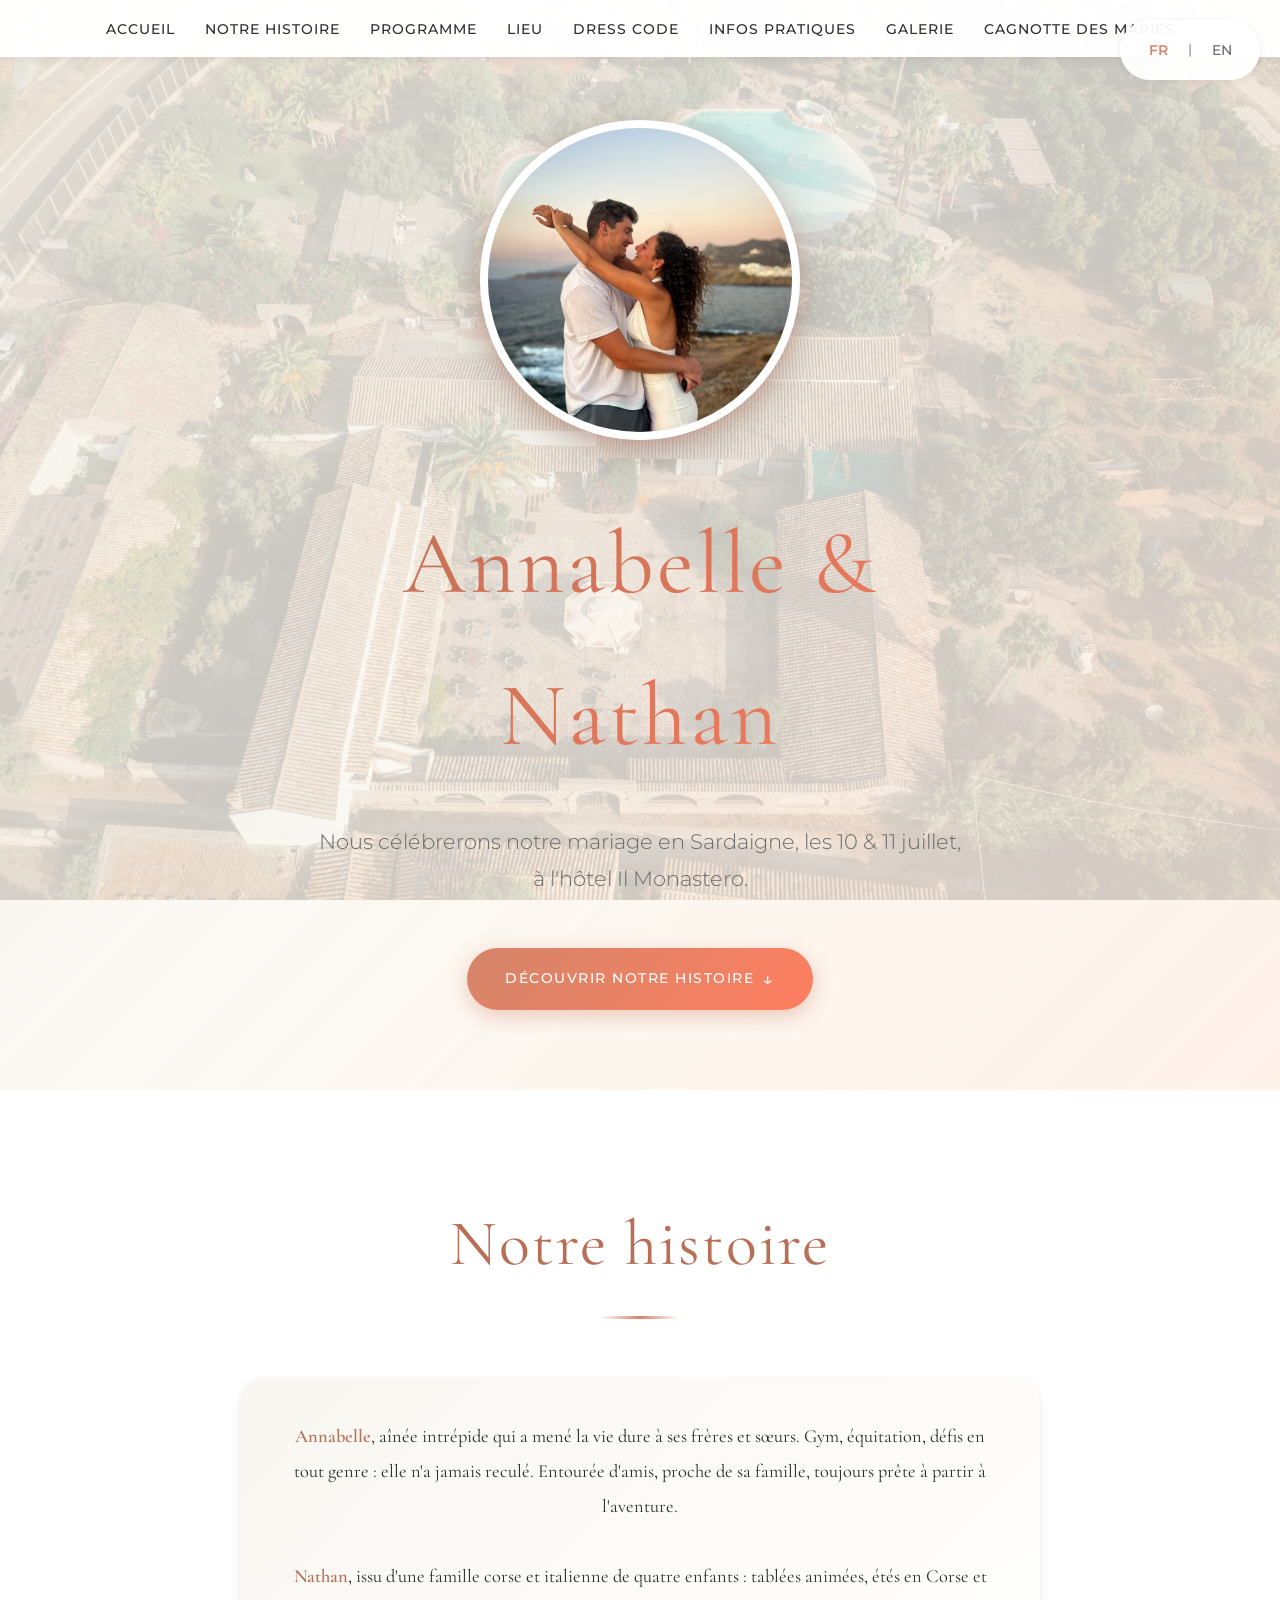
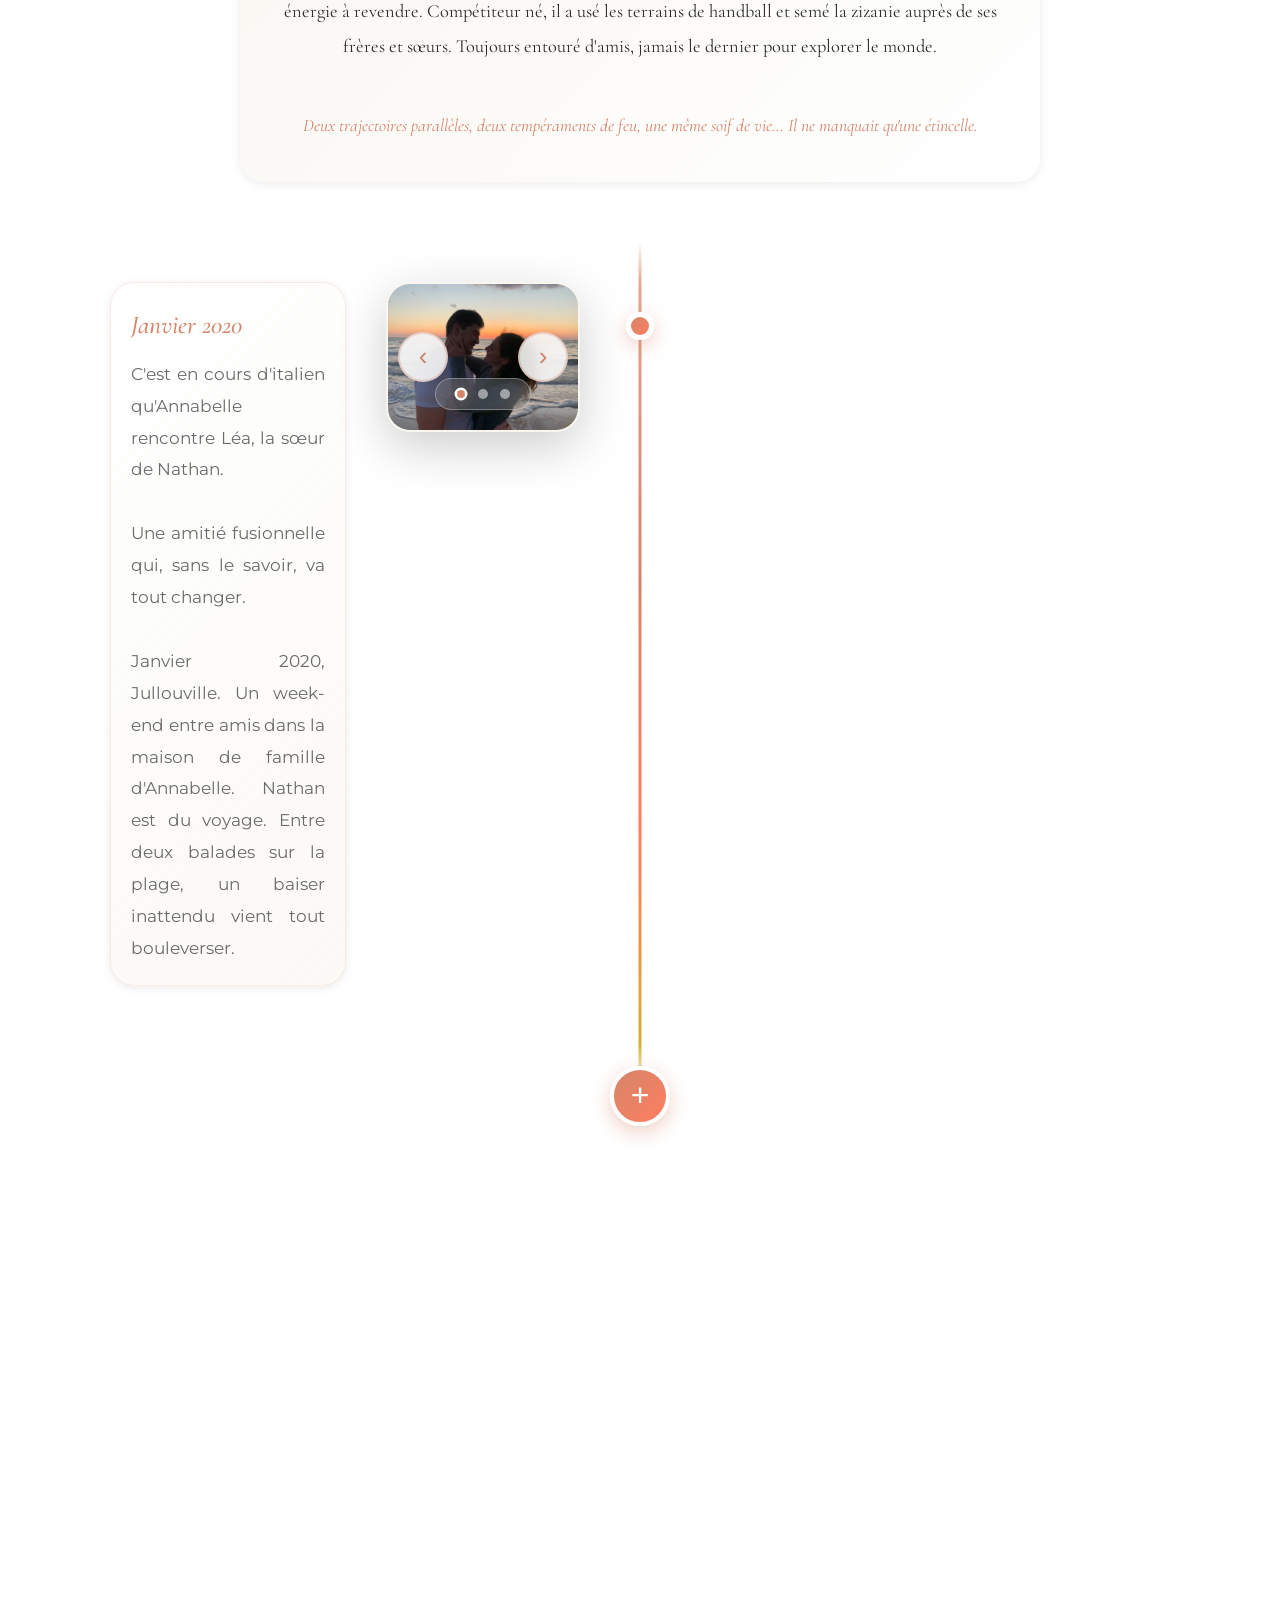
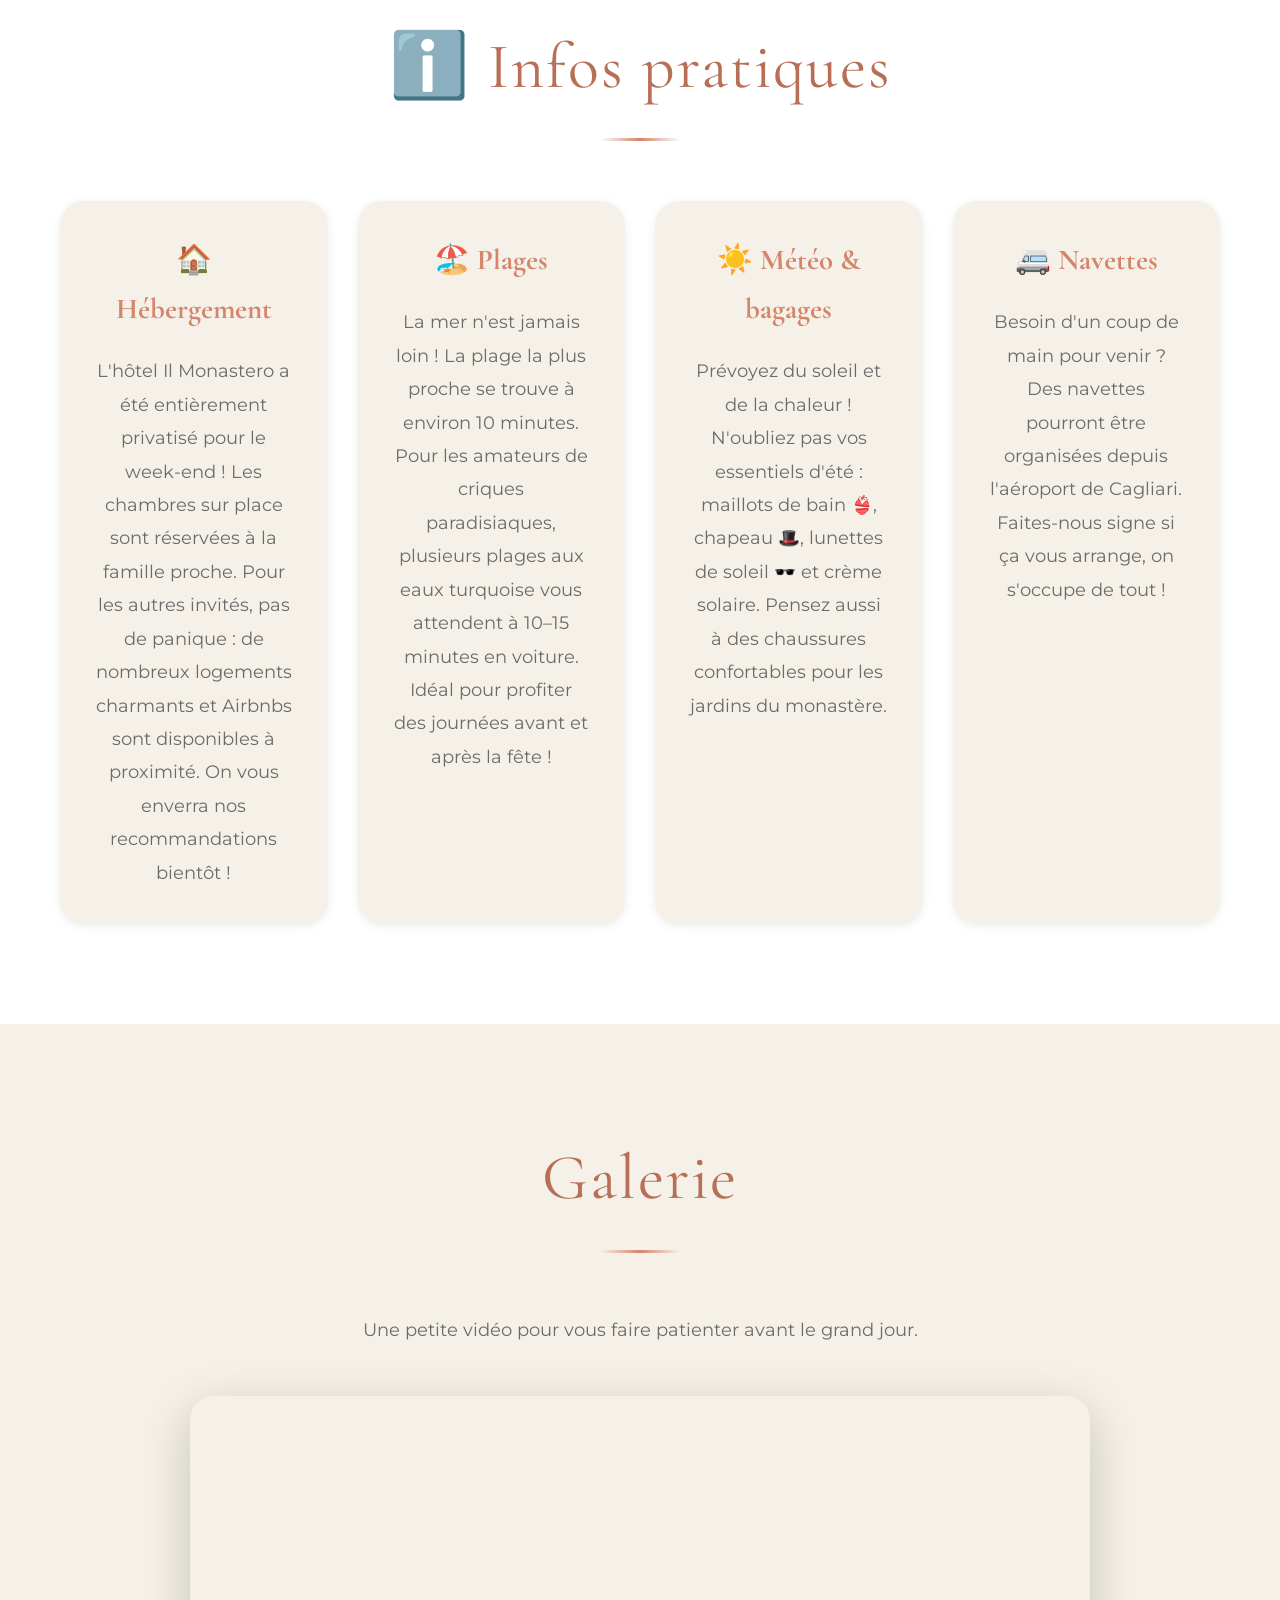
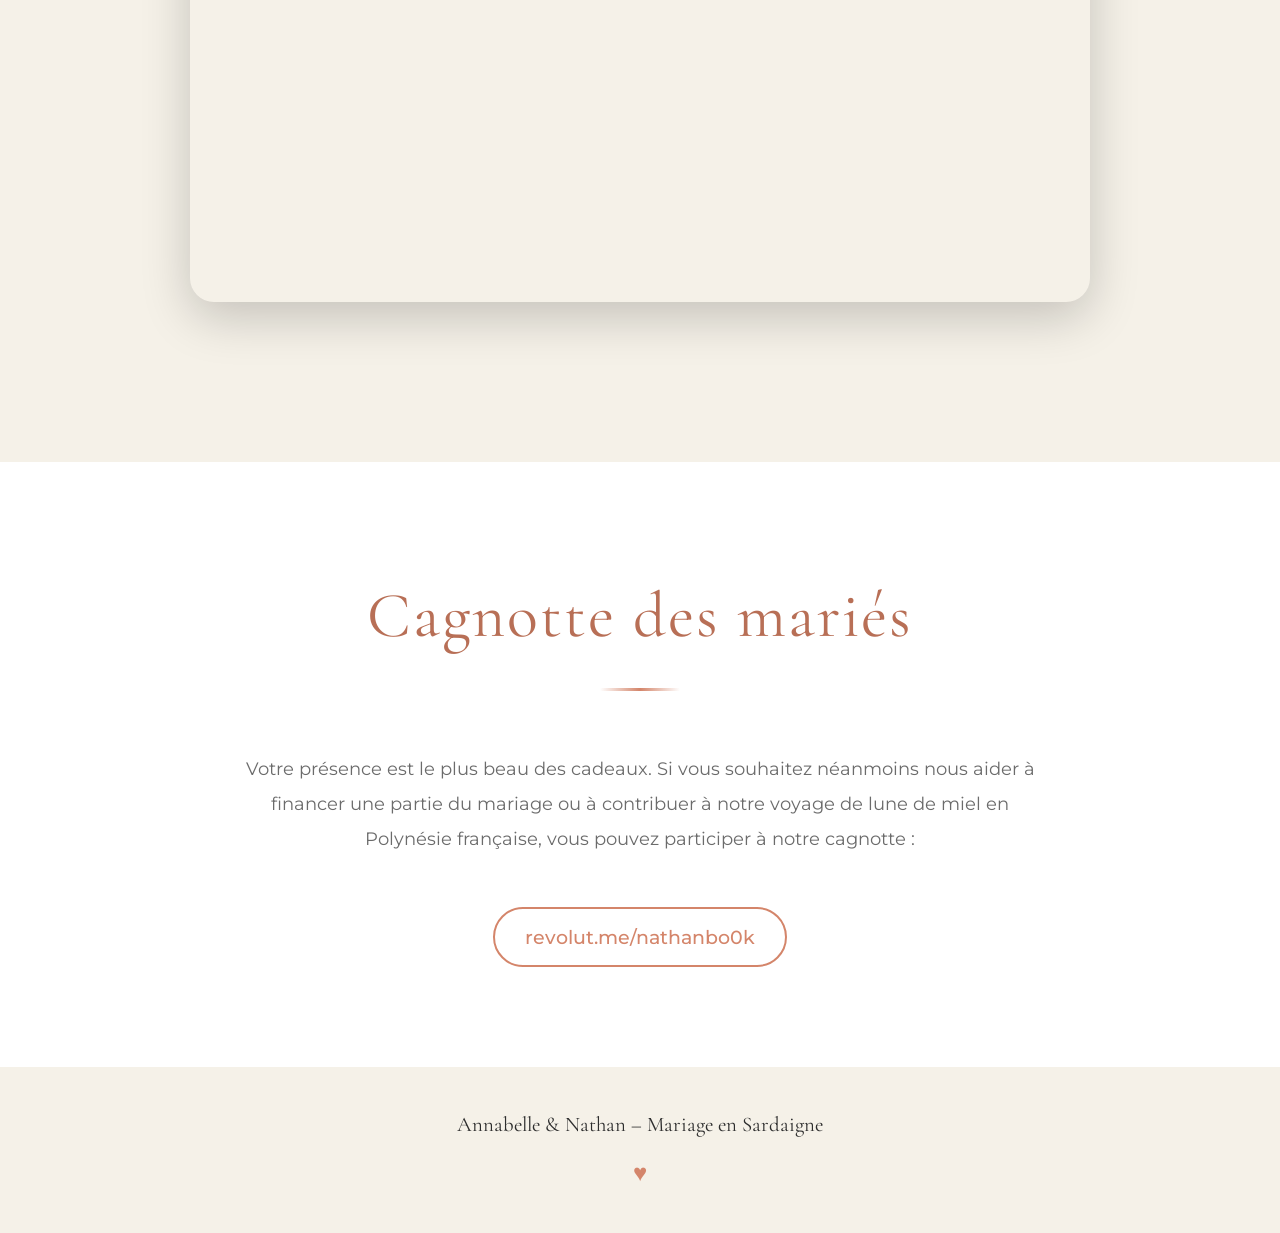
==== index.html @ 2e44061e "✨ Refonte section Notre histoire + améliorations textes - Nouvelle introduction romantique (Annabell" ====
<!DOCTYPE html>
<html lang="fr">

<head>
    <meta charset="UTF-8">
    <meta name="viewport" content="width=device-width, initial-scale=1.0">
    <meta name="description" content="Site de mariage d'Annabelle & Nathan - 10 & 11 juillet en Sardaigne">
    <title>Annabelle & Nathan - Mariage en Sardaigne</title>
    <link rel="stylesheet" href="style.css">
    <link rel="preconnect" href="https://fonts.googleapis.com">
    <link rel="preconnect" href="https://fonts.gstatic.com" crossorigin>
    <link
        href="https://fonts.googleapis.com/css2?family=Cormorant+Garamond:wght@300;400;600&family=Montserrat:wght@300;400;500&family=Dancing+Script:wght@400;500;600;700&display=swap"
        rel="stylesheet">
</head>

<body class="lang-fr">
    <!-- Language Switcher -->
    <div class="language-switcher">
        <button class="lang-btn active" data-lang="fr">FR</button>
        <span class="lang-separator">|</span>
        <button class="lang-btn" data-lang="en">EN</button>
    </div>

    <!-- Mobile Menu Toggle -->
    <button class="mobile-menu-toggle" id="mobile-menu-toggle" aria-label="Ouvrir le menu">
        <span></span>
        <span></span>
        <span></span>
    </button>

    <!-- Navigation -->
    <nav class="navbar" id="navbar">
        <ul class="nav-menu" id="nav-menu">
            <li>
                <a href="#hero" class="nav-link lang-fr">Accueil</a>
                <a href="#hero" class="nav-link lang-en">Home</a>
            </li>
            <li>
                <a href="#story" class="nav-link lang-fr">Notre histoire</a>
                <a href="#story" class="nav-link lang-en">Our Story</a>
            </li>
            <li>
                <a href="#schedule" class="nav-link lang-fr">Programme</a>
                <a href="#schedule" class="nav-link lang-en">Schedule</a>
            </li>
            <li>
                <a href="#venue" class="nav-link lang-fr">Lieu</a>
                <a href="#venue" class="nav-link lang-en">Venue</a>
            </li>
            <li>
                <a href="#dresscode" class="nav-link lang-fr">Dress code</a>
                <a href="#dresscode" class="nav-link lang-en">Dress Code</a>
            </li>
            <li>
                <a href="#practical" class="nav-link lang-fr">Infos pratiques</a>
                <a href="#practical" class="nav-link lang-en">Practical Info</a>
            </li>
            <li>
                <a href="#gallery" class="nav-link lang-fr">Galerie</a>
                <a href="#gallery" class="nav-link lang-en">Gallery</a>
            </li>
            <li>
                <a href="#gift" class="nav-link lang-fr">Cagnotte des mariés</a>
                <a href="#gift" class="nav-link lang-en">Gift Fund</a>
            </li>
        </ul>
    </nav>

    <main>
        <!-- Hero Section -->
        <section id="hero" class="hero">
            <div class="hero-content">
                <div class="hero-photo">
                    <img src="assets/gallerie3.JPG" alt="Annabelle & Nathan" class="hero-couple-photo">
                </div>
                <h1 class="hero-title lang-fr">Annabelle & Nathan</h1>
                <h1 class="hero-title lang-en">Annabelle & Nathan</h1>
                <p class="hero-subtitle lang-fr">
                    Nous célébrerons notre mariage en Sardaigne, les 10 & 11 juillet, à l'hôtel Il Monastero.
                </p>
                <p class="hero-subtitle lang-en">
                    We will celebrate our wedding in Sardinia on July 10th & 11th at Hotel Il Monastero.
                </p>
                <a href="#story" class="scroll-btn">
                    <span class="lang-fr">Découvrir notre histoire</span>
                    <span class="lang-en">Discover our story</span>
                    <span class="arrow">↓</span>
                </a>
            </div>
        </section>

        <!-- Our Story Section -->
        <section id="story" class="section story-section">
            <div class="container">
                <h2 class="section-title lang-fr">Notre histoire</h2>
                <h2 class="section-title lang-en">Our Story</h2>

                <!-- Introduction -->
                <div class="story-intro">
                    <p class="lang-fr">
                        <strong>Annabelle</strong>, aînée intrépide qui a mené la vie dure à ses frères et sœurs. Gym,
                        équitation, défis en tout genre : elle n'a jamais reculé. Entourée d'amis, proche de sa famille,
                        toujours prête à partir à l'aventure.<br><br>
                        <strong>Nathan</strong>, issu d'une famille corse et italienne de quatre enfants : tablées
                        animées, étés en Corse et énergie à revendre. Compétiteur né, il a usé les terrains de handball
                        et semé la zizanie auprès de ses frères et sœurs. Toujours entouré d'amis, jamais le dernier
                        pour explorer le monde.<br><br>
                        <em>Deux trajectoires parallèles, deux tempéraments de feu, une même soif de vie… Il ne manquait
                            qu'une étincelle.</em>
                    </p>
                    <p class="lang-en">
                        <strong>Annabelle</strong>, fearless eldest who gave her siblings a hard time. Gymnastics, horse
                        riding, all kinds of challenges. She never backed down. Surrounded by friends, close to her
                        family, always ready for adventure.<br><br>
                        <strong>Nathan</strong>, from a Corsican-Italian family of four kids: lively dinners, summers
                        in Corsica and endless energy. A born competitor, he wore out handball courts and caused chaos
                        among his siblings. Always surrounded by friends, always ready to explore the world.<br><br>
                        <em>Two parallel paths, two fiery spirits, the same thirst for life… All that was missing was a
                            spark.</em>
                    </p>
                </div>

                <div class="timeline">
                    <!-- Timeline Item 1: Janvier 2020 - Jullouville -->
                    <div class="timeline-item" data-step="1">
                        <div class="timeline-marker"></div>
                        <div class="timeline-content">
                            <div class="timeline-text">
                                <h3 class="timeline-date lang-fr">Janvier 2020</h3>
                                <h3 class="timeline-date lang-en">January 2020</h3>
                                <p class="lang-fr">
                                    C'est en cours d'italien qu'Annabelle rencontre Léa, la sœur de Nathan.<br><br>
                                    Une amitié fusionnelle qui, sans le savoir, va tout changer.<br><br>
                                    Janvier 2020, Jullouville. Un week-end entre amis dans la maison de famille
                                    d'Annabelle. Nathan est du voyage. Entre deux balades sur la plage, un baiser
                                    inattendu vient tout bouleverser.
                                </p>
                                <p class="lang-en">
                                    It was in Italian class that Annabelle met Léa, Nathan's sister.<br><br>
                                    An instant friendship that, unknowingly, would change everything.<br><br>
                                    January 2020, Jullouville. A weekend with friends at Annabelle's family home. Nathan
                                    is there too. Between walks on the beach, an unexpected kiss changes everything.
                                </p>
                            </div>
                            <div class="timeline-carousel">
                                <div class="carousel-container">
                                    <div class="carousel-track" data-carousel="jullouville">
                                        <img src="assets/jullouville1.jpg" alt="Jullouville 1" class="carousel-img">
                                        <img src="assets/jullouville2.jpg" alt="Jullouville 2" class="carousel-img">
                                        <img src="assets/jullouville3.jpg" alt="Jullouville 3" class="carousel-img">
                                    </div>
                                    <button class="carousel-btn prev">‹</button>
                                    <button class="carousel-btn next">›</button>
                                    <div class="carousel-dots"></div>
                                    <div class="carousel-location">Jullouville, Normandie</div>
                                </div>
                            </div>
                        </div>
                    </div>

                    <!-- Reveal Button 1 -->
                    <div class="timeline-reveal-btn" data-reveals="2">
                        <button class="reveal-next">+</button>
                    </div>

                    <!-- Timeline Item 2: 2020 - Confinement & Corse -->
                    <div class="timeline-item hidden" data-step="2">
                        <div class="timeline-marker"></div>
                        <div class="timeline-content">
                            <div class="timeline-text">
                                <h3 class="timeline-date lang-fr">2020</h3>
                                <h3 class="timeline-date lang-en">2020</h3>
                                <p class="lang-fr">
                                    Le confinement les réunit plus vite que prévu : une parenthèse inattendue à
                                    Jullouville qui scelle leur complicité.
                                </p>
                                <p class="lang-en">
                                    Lockdown brought them together sooner than expected: an unexpected pause in
                                    Jullouville that sealed their bond.
                                </p>
                                <h3 class="timeline-date lang-fr" style="margin-top: 25px;">Été 2020</h3>
                                <h3 class="timeline-date lang-en" style="margin-top: 25px;">Summer 2020</h3>
                                <p class="lang-fr">
                                    Premier été ensemble sur l'île de Beauté, terre de cœur pour tous les deux.<br><br>
                                    Les pieds dans l'eau, le cœur léger, leur histoire prend racine.
                                </p>
                                <p class="lang-en">
                                    Their first summer together on the Island of Beauty, a place dear to both their
                                    hearts.<br><br>
                                    Feet in the water, hearts light, their story takes root.
                                </p>
                            </div>
                            <div class="timeline-carousel">
                                <div class="carousel-container">
                                    <div class="carousel-track" data-carousel="corse">
                                        <img src="assets/corse1.jpg" alt="Corse 1" class="carousel-img">
                                        <img src="assets/corse2.jpg" alt="Corse 2" class="carousel-img">
                                        <img src="assets/corse3.jpg" alt="Corse 3" class="carousel-img">
                                        <img src="assets/corse4.jpg" alt="Corse 4" class="carousel-img">
                                    </div>
                                    <button class="carousel-btn prev">‹</button>
                                    <button class="carousel-btn next">›</button>
                                    <div class="carousel-dots"></div>
                                    <div class="carousel-location">Corse</div>
                                </div>
                            </div>
                        </div>
                    </div>

                    <!-- Reveal Button 2 -->
                    <div class="timeline-reveal-btn hidden" data-reveals="3">
                        <button class="reveal-next">+</button>
                    </div>

                    <!-- Timeline Item 3: 2021-2022 - Berkeley & Distance -->
                    <div class="timeline-item hidden" data-step="3">
                        <div class="timeline-marker"></div>
                        <div class="timeline-content">
                            <div class="timeline-text">
                                <h3 class="timeline-date lang-fr">2021</h3>
                                <h3 class="timeline-date lang-en">2021</h3>
                                <p class="lang-fr">
                                    Nathan s'envole pour la Californie, direction Berkeley pour ses études.<br><br>
                                    9 heures de décalage horaire, des milliers de kilomètres… qu'importe. Ils surmontent
                                    la distance et continuent d'écrire leur histoire, ensemble malgré tout.
                                </p>
                                <p class="lang-en">
                                    Nathan flies to California, off to Berkeley for his studies.<br><br>
                                    9 hours apart, thousands of miles away… it doesn't matter. They overcome the
                                    distance and keep writing their story, together no matter what.
                                </p>
                                <h3 class="timeline-date lang-fr" style="margin-top: 25px;">2022</h3>
                                <h3 class="timeline-date lang-en" style="margin-top: 25px;">2022</h3>
                                <p class="lang-fr">
                                    Les retrouvailles ont le goût du voyage : Sicile, Portugal,<br><br>
                                    puis un roadtrip inoubliable à travers la Californie, l'Arizona et le Nevada.
                                </p>
                                <p class="lang-en">
                                    Reunions taste like adventure: Sicily, Portugal,<br><br>
                                    then an unforgettable road trip through California, Arizona and Nevada.
                                </p>
                            </div>
                            <div class="timeline-carousel">
                                <div class="carousel-container">
                                    <div class="carousel-track" data-carousel="sicile-portugal">
                                        <img src="assets/sicile1.jpg" alt="Sicile 1" class="carousel-img">
                                        <img src="assets/sicile2.jpg" alt="Sicile 2" class="carousel-img">
                                        <img src="assets/sicile3.jpg" alt="Sicile 3" class="carousel-img">
                                        <img src="assets/portugal1.jpg" alt="Portugal 1" class="carousel-img">
                                        <img src="assets/portugal2.jpg" alt="Portugal 2" class="carousel-img">
                                        <img src="assets/portugal3.jpg" alt="Portugal 3" class="carousel-img">
                                    </div>
                                    <button class="carousel-btn prev">‹</button>
                                    <button class="carousel-btn next">›</button>
                                    <div class="carousel-dots"></div>
                                    <div class="carousel-location">Sicile & Portugal</div>
                                </div>
                            </div>
                        </div>
                    </div>

                    <!-- Reveal Button 3 -->
                    <div class="timeline-reveal-btn hidden" data-reveals="4">
                        <button class="reveal-next">+</button>
                    </div>

                    <!-- Timeline Item 4: 2022 - Road Trip USA -->
                    <div class="timeline-item hidden" data-step="4">
                        <div class="timeline-marker"></div>
                        <div class="timeline-content">
                            <div class="timeline-carousel">
                                <div class="carousel-container">
                                    <div class="carousel-track" data-carousel="usa">
                                        <img src="assets/californie1.jpg" alt="Californie 1" class="carousel-img">
                                        <img src="assets/californie2.jpg" alt="Californie 2" class="carousel-img">
                                        <img src="assets/californie3.jpg" alt="Californie 3" class="carousel-img">
                                        <img src="assets/arizona1.jpg" alt="Arizona 1" class="carousel-img">
                                        <img src="assets/arizona2.jpg" alt="Arizona 2" class="carousel-img">
                                        <img src="assets/nevada1.jpg" alt="Nevada 1" class="carousel-img">
                                        <img src="assets/nevada2.jpg" alt="Nevada 2" class="carousel-img">
                                        <img src="assets/nevada3.jpg" alt="Nevada 3" class="carousel-img">
                                    </div>
                                    <button class="carousel-btn prev">‹</button>
                                    <button class="carousel-btn next">›</button>
                                    <div class="carousel-dots"></div>
                                    <div class="carousel-location">Californie, Arizona & Nevada</div>
                                </div>
                            </div>
                        </div>
                    </div>

                    <!-- Reveal Button 4 -->
                    <div class="timeline-reveal-btn hidden" data-reveals="5">
                        <button class="reveal-next">+</button>
                    </div>

                    <!-- Timeline Item 5: 2022-2024 - Dublin & Adventures -->
                    <div class="timeline-item hidden" data-step="5">
                        <div class="timeline-marker"></div>
                        <div class="timeline-content">
                            <div class="timeline-text">
                                <h3 class="timeline-date lang-fr">2022–2024</h3>
                                <h3 class="timeline-date lang-en">2022–2024</h3>
                                <p class="lang-fr">
                                    Retour en Europe pour Nathan, direction Dublin. Annabelle le rejoint dès son diplôme
                                    en poche.
                                </p>
                                <p class="lang-en">
                                    Back to Europe for Nathan, off to Dublin. Annabelle joins him as soon as she
                                    graduates.
                                </p>
                                <h3 class="timeline-date lang-fr" style="margin-top: 25px;">L'aventure continue</h3>
                                <h3 class="timeline-date lang-en" style="margin-top: 25px;">The adventure continues</h3>
                                <p class="lang-fr">
                                    Coloc de folie, premiers jobs dans la tech, Guinness sous la pluie…<br><br>
                                    Et toujours cette envie d'ailleurs : Thaïlande, Mexique, Costa Rica, Budapest,
                                    Vienne.
                                </p>
                                <p class="lang-en">
                                    Amazing flatshare, first jobs in tech, Guinness in the rain…<br><br>
                                    And still that wanderlust: Thailand, Mexico, Costa Rica, Budapest, Vienna.
                                </p>
                            </div>
                            <div class="timeline-carousel">
                                <div class="carousel-container">
                                    <div class="carousel-track" data-carousel="dublin-adventures">
                                        <img src="assets/dublin1.jpg" alt="Dublin 1" class="carousel-img">
                                        <img src="assets/dublin2.jpg" alt="Dublin 2" class="carousel-img">
                                        <img src="assets/dublin3.jpg" alt="Dublin 3" class="carousel-img">
                                        <img src="assets/dublin4.jpg" alt="Dublin 4" class="carousel-img">
                                        <img src="assets/thailand1.jpg" alt="Thaïlande 1" class="carousel-img">
                                        <img src="assets/thailand2.jpg" alt="Thaïlande 2" class="carousel-img">
                                        <img src="assets/thailand3.jpg" alt="Thaïlande 3" class="carousel-img">
                                        <img src="assets/thailand4.jpg" alt="Thaïlande 4" class="carousel-img">
                                        <img src="assets/thailand6.jpg" alt="Thaïlande 6" class="carousel-img">
                                        <img src="assets/thailand7.jpg" alt="Thaïlande 7" class="carousel-img">
                                        <img src="assets/budapest1.jpg" alt="Budapest" class="carousel-img">
                                        <img src="assets/vienne1.jpg" alt="Vienne 1" class="carousel-img">
                                        <img src="assets/vienne2.jpg" alt="Vienne 2" class="carousel-img">
                                    </div>
                                    <button class="carousel-btn prev">‹</button>
                                    <button class="carousel-btn next">›</button>
                                    <div class="carousel-dots"></div>
                                    <div class="carousel-location">Dublin, Thaïlande, Budapest & Vienne</div>
                                </div>
                            </div>
                        </div>
                    </div>

                    <!-- Reveal Button 5 -->
                    <div class="timeline-reveal-btn hidden" data-reveals="6">
                        <button class="reveal-next">+</button>
                    </div>

                    <!-- Timeline Item 6: 2025 - Demande & Emménagement -->
                    <div class="timeline-item hidden" data-step="6">
                        <div class="timeline-marker special"></div>
                        <div class="timeline-content">
                            <div class="timeline-text">
                                <h3 class="timeline-date lang-fr">Mai 2025</h3>
                                <h3 class="timeline-date lang-en">May 2025</h3>
                                <p class="lang-fr">
                                    Un week-end surprise, un coucher de soleil doré, une bague.<br><br>
                                    Annabelle ne voit rien venir. Vraiment rien.<br><br>
                                    Elle dit oui.
                                </p>
                                <p class="lang-en">
                                    A surprise weekend, a golden sunset, a ring.<br><br>
                                    Annabelle doesn't see it coming. Not at all.<br><br>
                                    She says yes.
                                </p>
                                <h3 class="timeline-date lang-fr" style="margin-top: 25px;">Septembre 2025
                                </h3>
                                <h3 class="timeline-date lang-en" style="margin-top: 25px;">September 2025
                                </h3>
                                <p class="lang-fr">
                                    Les clés de leur premier appartement en main,<br>
                                    ils posent les bases du prochain chapitre.
                                </p>
                                <p class="lang-en">
                                    Keys to their first apartment in hand,<br>
                                    they lay the foundation for the next chapter.
                                </p>
                            </div>
                            <div class="timeline-carousel">
                                <div class="carousel-container">
                                    <div class="carousel-track" data-carousel="engagement">
                                        <img src="assets/grece1.jpg" alt="Grèce 1" class="carousel-img">
                                        <img src="assets/grece2.jpg" alt="Grèce 2" class="carousel-img">
                                        <img src="assets/grece3.jpg" alt="Grèce 3" class="carousel-img">
                                        <img src="assets/santorin1.jpg" alt="Santorin 1" class="carousel-img">
                                        <img src="assets/santorin2.jpg" alt="Santorin 2" class="carousel-img">
                                        <img src="assets/minorque1.jpg" alt="Minorque" class="carousel-img">
                                        <img src="assets/ski1.jpg" alt="Ski" class="carousel-img">
                                        <img src="assets/coloc1.jpg" alt="Coloc" class="carousel-img">
                                        <img src="assets/mariageSarah.jpg" alt="Mariage Sarah" class="carousel-img">
                                    </div>
                                    <button class="carousel-btn prev">‹</button>
                                    <button class="carousel-btn next">›</button>
                                    <div class="carousel-dots"></div>
                                    <div class="carousel-location">Grèce, Santorin & autres aventures</div>
                                </div>
                            </div>
                        </div>
                    </div>

                    <!-- Reveal Button 6 -->
                    <div class="timeline-reveal-btn hidden" data-reveals="7">
                        <button class="reveal-next">+</button>
                    </div>

                    <!-- Timeline End -->
                    <div class="timeline-end hidden" data-step="7">
                        <div class="timeline-marker final"></div>
                        <div class="timeline-end-text">
                            <h3 class="lang-fr">Et maintenant</h3>
                            <h3 class="lang-en">And now</h3>
                            <p class="lang-fr">
                                Cinq ans d'amour, de voyages, de rires et de projets partagés.<br><br>
                                Cap sur la Sardaigne pour se dire « oui », entourés de ceux qu'ils aiment.
                            </p>
                            <p class="lang-en">
                                Five years of love, travels, laughter and shared dreams.<br><br>
                                Off to Sardinia to say "yes", surrounded by those they love.
                            </p>
                            <h3 class="lang-fr" style="margin-top: 40px;">🌴 2026</h3>
                            <h3 class="lang-en" style="margin-top: 40px;">🌴 2026</h3>
                            <p class="lang-fr">
                                La suite ? Une lune de miel au bout du monde.<br>
                                Lagons turquoise et bungalows sur pilotis. L'aventure continue.
                            </p>
                            <p class="lang-en">
                                What's next? A honeymoon at the edge of the world.<br>
                                Turquoise lagoons and overwater bungalows. The adventure continues.
                            </p>
                        </div>
                    </div>
                </div>
            </div>
        </section>

        <!-- Schedule Section -->
        <section id="schedule" class="section schedule-section">
            <div class="container">
                <h2 class="section-title lang-fr">Programme du week-end</h2>
                <h2 class="section-title lang-en">Weekend Schedule</h2>

                <div class="schedule-grid">
                    <!-- Friday -->
                    <div class="schedule-card">
                        <div class="schedule-header">
                            <div class="schedule-icon">🌅</div>
                            <div class="schedule-day-info">
                                <h3 class="schedule-day lang-fr">Vendredi</h3>
                                <h3 class="schedule-day lang-en">Friday</h3>
                                <p class="schedule-date lang-fr">9 Juillet</p>
                                <p class="schedule-date lang-en">July 9th</p>
                            </div>
                        </div>
                        <div class="schedule-content">
                            <div class="schedule-description lang-fr">
                                <p class="schedule-intro">Arrivée en douceur</p>
                                <ul class="schedule-list">
                                    <li><span class="time-badge">16h00</span> Cérémonie religieuse (pour ceux qui
                                        souhaitent y assister)</li>
                                    <li>Arrivée des invités dans l'après-midi et en soirée</li>
                                    <li>Accès à la piscine et aux infrastructures de l'hôtel</li>
                                    <li>Activités libres : volley sur la plage, jeux (Mölkky), canoës...</li>
                                </ul>
                            </div>
                            <div class="schedule-description lang-en">
                                <p class="schedule-intro">Gentle arrival</p>
                                <ul class="schedule-list">
                                    <li><span class="time-badge">4:00 pm</span> Religious ceremony (for those who wish
                                        to attend)</li>
                                    <li>Guests arriving in the afternoon and evening</li>
                                    <li>Access to the hotel pool and facilities</li>
                                    <li>Free activities: beach volleyball, games (Mölkky), canoes...</li>
                                </ul>
                            </div>
                        </div>
                    </div>

                    <!-- Saturday -->
                    <div class="schedule-card schedule-card-highlight">
                        <div class="schedule-header">
                            <div class="schedule-icon">💍</div>
                            <div class="schedule-day-info">
                                <h3 class="schedule-day lang-fr">Samedi</h3>
                                <h3 class="schedule-day lang-en">Saturday</h3>
                                <p class="schedule-date lang-fr">10 Juillet</p>
                                <p class="schedule-date lang-en">July 10th</p>
                            </div>
                        </div>
                        <div class="schedule-content">
                            <div class="schedule-description lang-fr">
                                <p class="schedule-intro">Le grand jour !</p>
                                <ul class="schedule-list">
                                    <li><span class="time-badge">Matinée</span> Temps libre : plage, piscine, balades
                                    </li>
                                    <li><span class="time-badge">15h00</span> Cérémonie laïque</li>
                                    <li><span class="time-badge">16h–20h</span> Vin d'honneur</li>
                                    <li><span class="time-badge">20h–22h30</span> Dîner</li>
                                    <li><span class="time-badge">22h30</span> Soirée dansante 🎉</li>
                                </ul>
                            </div>
                            <div class="schedule-description lang-en">
                                <p class="schedule-intro">The big day!</p>
                                <ul class="schedule-list">
                                    <li><span class="time-badge">Morning</span> Free time: beach, pool, walks</li>
                                    <li><span class="time-badge">3:00 pm</span> Symbolic ceremony</li>
                                    <li><span class="time-badge">4–8 pm</span> Cocktail & reception</li>
                                    <li><span class="time-badge">8–10:30 pm</span> Dinner</li>
                                    <li><span class="time-badge">10:30 pm</span> Party time 🎉</li>
                                </ul>
                            </div>
                        </div>
                    </div>

                    <!-- Sunday -->
                    <div class="schedule-card">
                        <div class="schedule-header">
                            <div class="schedule-icon">🌊</div>
                            <div class="schedule-day-info">
                                <h3 class="schedule-day lang-fr">Dimanche</h3>
                                <h3 class="schedule-day lang-en">Sunday</h3>
                                <p class="schedule-date lang-fr">11 Juillet</p>
                                <p class="schedule-date lang-en">July 11th</p>
                            </div>
                        </div>
                        <div class="schedule-content">
                            <div class="schedule-description lang-fr">
                                <p class="schedule-intro">Derniers instants au paradis ☀️</p>
                                <ul class="schedule-list">
                                    <li>Moment tranquille à l'hôtel ou à la plage</li>
                                    <li>Possibilité d'un dernier volley sur le sable</li>
                                    <li>Départs échelonnés au cours de la journée</li>
                                </ul>
                            </div>
                            <div class="schedule-description lang-en">
                                <p class="schedule-intro">Last moments in paradise ☀️</p>
                                <ul class="schedule-list">
                                    <li>Relaxed time at the hotel or on the beach</li>
                                    <li>Maybe one last volleyball game on the sand</li>
                                    <li>Guests leave throughout the day</li>
                                </ul>
                            </div>
                        </div>
                    </div>
                </div>
            </div>
        </section>

        <!-- Venue Section -->
        <section id="venue" class="section venue-section">
            <div class="container">
                <h2 class="section-title lang-fr">📍 Lieu & accès</h2>
                <h2 class="section-title lang-en">📍 Venue & Travel</h2>

                <div class="venue-content">
                    <div class="venue-block">
                        <h3 class="venue-subtitle lang-fr">🏛️ Le lieu</h3>
                        <h3 class="venue-subtitle lang-en">🏛️ The Venue</h3>
                        <p class="lang-fr">
                            Niché au cœur de la Sardaigne, l'hôtel Il Monastero est un ancien monastère au charme
                            intemporel. Jardins luxuriants, orangers parfumés et grande piscine tropicale :
                            l'endroit idéal pour un week-end hors du temps. Les chambres, chaleureuses et
                            authentiques, vous transporteront dans une ambiance méditerranéenne unique, à
                            quelques minutes seulement des plages aux eaux cristallines.
                        </p>
                        <p class="lang-en">
                            Nestled in the heart of Sardinia, Hotel Il Monastero is a former monastery with timeless
                            charm. Lush gardens, fragrant orange trees and a large tropical pool: the perfect
                            setting for a weekend out of time. The warm and authentic rooms will transport you
                            to a unique Mediterranean atmosphere, just minutes away from crystal-clear beaches.
                        </p>
                    </div>

                    <div class="venue-block">
                        <h3 class="venue-subtitle lang-fr">🌊 Accès piscine & lieu</h3>
                        <h3 class="venue-subtitle lang-en">🌊 Pool & Venue Access</h3>
                        <p class="lang-fr">
                            Bonne nouvelle ! L'accès à la piscine et à l'ensemble du domaine est ouvert à <strong>tous
                                les invités</strong>
                            du vendredi au dimanche. Profitez des jardins, de la terrasse et des installations pour vous
                            détendre
                            avant et après les festivités. ☀️
                        </p>
                        <p class="lang-en">
                            Great news! Access to the pool and the entire estate is open to <strong>all guests</strong>
                            from Friday to Sunday. Enjoy the gardens, terrace and facilities to relax
                            before and after the celebrations. ☀️
                        </p>
                    </div>

                    <div class="venue-block">
                        <h3 class="venue-subtitle lang-fr">✈️ Comment venir</h3>
                        <h3 class="venue-subtitle lang-en">✈️ How to Get There</h3>
                        <ul class="access-list lang-fr">
                            <li><strong>Depuis l'aéroport de Cagliari :</strong> environ <strong>40 minutes</strong> en
                                voiture, c'est l'option la plus pratique !</li>
                            <li>🚗 <strong>Depuis l'aéroport d'Olbia :</strong> environ <strong>2h30 à 3h</strong> en
                                voiture (trajet plus long, mais magnifiques routes panoramiques à travers l'île)</li>
                            <li>⛴️ <strong>Depuis Porto Torres :</strong> environ <strong>2h30</strong> en voiture après
                                le ferry, puis route pittoresque jusqu'à l'hôtel</li>
                            <li>🚐 <strong>Navettes :</strong> des navettes depuis l'aéroport de Cagliari pourront être
                                organisées. Dites-nous si ça vous intéresse !</li>
                        </ul>
                        <ul class="access-list lang-en">
                            <li><strong>From Cagliari airport:</strong> about <strong>40 minutes</strong> by car, the
                                most convenient option!</li>
                            <li>🚗 <strong>From Olbia airport:</strong> about <strong>2h30 to 3h</strong> by car (longer
                                journey, but stunning scenic roads across the island)</li>
                            <li>⛴️ <strong>From Porto Torres:</strong> about <strong>2h30</strong> by car after the
                                ferry, then a picturesque drive to the hotel</li>
                            <li>🚐 <strong>Shuttles:</strong> shuttles from Cagliari airport can be arranged. Let us
                                know if you're interested!</li>
                        </ul>
                    </div>

                    <div class="venue-block family-block">
                        <h3 class="venue-subtitle lang-fr">👨‍👩‍👧‍👦 Pour la famille</h3>
                        <h3 class="venue-subtitle lang-en">👨‍👩‍👧‍👦 For Family</h3>
                        <p class="lang-fr">
                            Chers membres de la famille, une <strong>chambre vous est réservée</strong> à l'hôtel Il
                            Monastero
                            pour les nuits du <strong>vendredi 9 et samedi 10 juillet</strong>. Le
                            <strong>petit-déjeuner est inclus</strong>
                            dans votre séjour. 🥐☕
                        </p>
                        <p class="lang-en">
                            Dear family members, a <strong>room is reserved for you</strong> at Hotel Il Monastero
                            for the nights of <strong>Friday July 9th and Saturday July 10th</strong>. <strong>Breakfast
                                is included</strong>
                            in your stay. 🥐☕
                        </p>
                    </div>
                </div>
            </div>
        </section>

        <!-- Dress Code Section -->
        <section id="dresscode" class="section dresscode-section">
            <div class="container">
                <h2 class="section-title lang-fr">Dress code</h2>
                <h2 class="section-title lang-en">Dress Code</h2>

                <div class="dresscode-content">
                    <p class="lang-fr">
                        Nous vous proposons un dress code chic et estival, dans les tons terracotta et couleurs de
                        coucher de soleil. Laissez-vous inspirer par les couleurs chaudes de la Sardaigne : orangés,
                        rouilles, beiges, dorés, nude…
                    </p>
                    <p class="lang-en">
                        We suggest a chic, summer dress code in terracotta and sunset tones. Think of the warm colors of
                        Sardinia: orange, rust, beige, gold, nude…
                    </p>

                    <!-- Version Desktop: Grille -->
                    <div class="dresscode-gallery dresscode-desktop">
                        <div class="dresscode-placeholder">
                            <img src="assets/Theme1.jpg" alt="Dress code 1" loading="lazy">
                        </div>
                        <div class="dresscode-placeholder">
                            <img src="assets/Theme2.jpg" alt="Dress code 2" loading="lazy">
                        </div>
                        <div class="dresscode-placeholder">
                            <img src="assets/Theme3.jpg" alt="Dress code 3" loading="lazy">
                        </div>
                    </div>

                    <!-- Version Mobile: Carousel -->
                    <div class="dresscode-carousel dresscode-mobile">
                        <div class="carousel-container">
                            <div class="carousel-track" data-carousel="dresscode">
                                <img src="assets/Theme1.jpg" alt="Dress code 1" class="carousel-img">
                                <img src="assets/Theme2.jpg" alt="Dress code 2" class="carousel-img">
                                <img src="assets/Theme3.jpg" alt="Dress code 3" class="carousel-img">
                            </div>
                            <button class="carousel-btn prev">‹</button>
                            <button class="carousel-btn next">›</button>
                            <div class="carousel-dots"></div>
                        </div>
                    </div>
                </div>
            </div>
        </section>

        <!-- Practical Information Section -->
        <section id="practical" class="section practical-section">
            <div class="container">
                <h2 class="section-title lang-fr">ℹ️ Infos pratiques</h2>
                <h2 class="section-title lang-en">ℹ️ Practical Information</h2>

                <div class="practical-grid">
                    <div class="practical-card">
                        <h3 class="practical-title lang-fr">🏠 Hébergement</h3>
                        <h3 class="practical-title lang-en">🏠 Accommodation</h3>
                        <p class="lang-fr">
                            L'hôtel Il Monastero a été entièrement privatisé pour le week-end ! Les chambres sur place
                            sont réservées à la famille proche. Pour les autres invités, pas de panique : de nombreux
                            logements charmants et Airbnbs sont disponibles à proximité. On vous enverra nos
                            recommandations bientôt !
                        </p>
                        <p class="lang-en">
                            Hotel Il Monastero has been fully privatized for the weekend! On-site rooms are reserved
                            for close family. For other guests, no worries: many charming accommodations and Airbnbs
                            are available nearby. We'll send you our recommendations soon!
                        </p>
                    </div>

                    <div class="practical-card">
                        <h3 class="practical-title lang-fr">🏖️ Plages</h3>
                        <h3 class="practical-title lang-en">🏖️ Beaches</h3>
                        <p class="lang-fr">
                            La mer n'est jamais loin ! La plage la plus proche se trouve à environ 10 minutes.
                            Pour les amateurs de criques paradisiaques, plusieurs plages aux eaux turquoise vous
                            attendent à 10–15 minutes en voiture. Idéal pour profiter des journées avant et après
                            la fête !
                        </p>
                        <p class="lang-en">
                            The sea is never far! The nearest beach is about 10 minutes away. For those who love
                            paradise coves, several turquoise beaches await you within a 10–15 minute drive.
                            Perfect for enjoying the days before and after the celebration!
                        </p>
                    </div>

                    <div class="practical-card">
                        <h3 class="practical-title lang-fr">☀️ Météo & bagages</h3>
                        <h3 class="practical-title lang-en">☀️ Weather & Packing</h3>
                        <p class="lang-fr">
                            Prévoyez du soleil et de la chaleur ! N'oubliez pas vos essentiels d'été : maillots
                            de bain 👙, chapeau 🎩, lunettes de soleil 🕶️ et crème solaire. Pensez aussi à des
                            chaussures confortables pour les jardins du monastère.
                        </p>
                        <p class="lang-en">
                            Expect sunshine and warmth! Don't forget your summer essentials: swimsuits 👙,
                            hat 🎩, sunglasses 🕶️ and sunscreen. Also bring comfortable shoes for walking
                            around the monastery gardens.
                        </p>
                    </div>

                    <div class="practical-card">
                        <h3 class="practical-title lang-fr">🚐 Navettes</h3>
                        <h3 class="practical-title lang-en">🚐 Shuttles</h3>
                        <p class="lang-fr">
                            Besoin d'un coup de main pour venir ? Des navettes pourront être organisées depuis
                            l'aéroport de Cagliari. Faites-nous signe si ça vous arrange, on s'occupe de tout !
                        </p>
                        <p class="lang-en">
                            Need a hand getting there? Shuttles can be arranged from Cagliari airport. Just let
                            us know if that works for you, we'll take care of everything!
                        </p>
                    </div>
                </div>
            </div>
        </section>

        <!-- Gallery Section -->
        <section id="gallery" class="section gallery-section">
            <div class="container">
                <h2 class="section-title lang-fr">Galerie</h2>
                <h2 class="section-title lang-en">Gallery</h2>

                <p class="gallery-intro lang-fr">
                    Une petite vidéo pour vous faire patienter avant le grand jour.
                </p>
                <p class="gallery-intro lang-en">
                    A little video to help you wait for the big day.
                </p>

                <div class="video-container">
                    <iframe src="https://www.youtube.com/embed/TapgwtIrb1A" title="Annabelle & Nathan" frameborder="0"
                        allow="accelerometer; autoplay; clipboard-write; encrypted-media; gyroscope; picture-in-picture; web-share"
                        allowfullscreen class="youtube-video"></iframe>
                </div>

            </div>
        </section>

        <!-- Gift Fund Section -->
        <section id="gift" class="section gift-section">
            <div class="container">
                <h2 class="section-title lang-fr">Cagnotte des mariés</h2>
                <h2 class="section-title lang-en">Wedding Gift Fund</h2>

                <div class="gift-content">
                    <p class="gift-intro lang-fr">
                        Votre présence est le plus beau des cadeaux. Si vous souhaitez néanmoins nous aider à financer
                        une partie du mariage ou à contribuer à notre voyage de lune de miel en Polynésie française,
                        vous pouvez participer à notre cagnotte :
                    </p>
                    <p class="gift-intro lang-en">
                        Your presence is the greatest gift. If you would still like to help us cover part of the wedding
                        or contribute to our honeymoon in French Polynesia, you can use our gift fund:
                    </p>

                    <div class="gift-options">
                        <div class="gift-link">
                            <a href="https://revolut.me/nathanbo0k" target="_blank" rel="noopener noreferrer"
                                class="revolut-link">
                                revolut.me/nathanbo0k
                            </a>
                        </div>
                    </div>
                </div>
            </div>
        </section>
    </main>

    <!-- Footer -->
    <footer class="footer">
        <div class="footer-content">
            <p class="footer-text lang-fr">Annabelle & Nathan – Mariage en Sardaigne</p>
            <p class="footer-text lang-en">Annabelle & Nathan – Wedding in Sardinia</p>
            <p class="footer-heart">♥</p>
        </div>
    </footer>

    <script src="script.js"></script>
</body>

</html>
---- style.css ----
/* ============================================
   SITE MARIAGE ANNABELLE & NATHAN
   CSS Optimisé
   ============================================ */

:root {
    --white: #fff;
    --beige: #f5f1e8;
    --terracotta: #d4856a;
    --terracotta-light: #e5a58f;
    --terracotta-dark: #b86f56;
    --text-dark: #2d2d2d;
    --text-light: #6b6b6b;
    --accent: #c9956e;
    --gold: #d4af37;
    --sunset: #ff7e5f;
    --font-serif: 'Cormorant Garamond', serif;
    --font-sans: 'Montserrat', sans-serif;
    --font-script: 'Dancing Script', cursive;
    --section-padding: 100px 20px;
    --container-max: 1200px;
    --radius: 16px;
    --radius-lg: 24px;
    --radius-full: 9999px;
    --shadow-sm: 0 2px 10px rgba(0, 0, 0, 0.08);
    --shadow-md: 0 8px 25px rgba(0, 0, 0, 0.12);
    --shadow-lg: 0 15px 50px rgba(0, 0, 0, 0.2);
    --shadow-terracotta: 0 6px 20px rgba(212, 133, 106, 0.4);
    --transition: 0.3s ease;
    --transition-slow: 0.4s cubic-bezier(0.4, 0, 0.2, 1);
}

*,
*::before,
*::after {
    margin: 0;
    padding: 0;
    box-sizing: border-box;
}

html {
    scroll-behavior: smooth;
    overflow-x: hidden;
}

body {
    font-family: var(--font-sans);
    color: var(--text-dark);
    background: var(--white);
    line-height: 1.7;
    overflow-x: hidden;
}

/* Language visibility */
body:not(.lang-en) .lang-en {
    display: none !important;
}

body.lang-en .lang-fr {
    display: none !important;
}

/* ============================================
   LANGUAGE SWITCHER
   ============================================ */

.language-switcher {
    position: fixed;
    top: 20px;
    right: 20px;
    z-index: 1001;
    display: flex;
    align-items: center;
    gap: 8px;
    background: rgba(255, 255, 255, 0.95);
    padding: 8px 16px;
    border-radius: var(--radius-full);
    box-shadow: var(--shadow-sm);
}

.lang-btn {
    background: none;
    border: none;
    font-family: var(--font-sans);
    font-size: 14px;
    font-weight: 500;
    color: var(--text-light);
    cursor: pointer;
    transition: color var(--transition);
    padding: 4px 8px;
    min-width: 44px;
    min-height: 44px;
    display: flex;
    align-items: center;
    justify-content: center;
}

.lang-btn.active {
    color: var(--terracotta);
    font-weight: 600;
}

.lang-btn:hover {
    color: var(--terracotta-dark);
}

.lang-separator {
    color: var(--text-light);
    font-size: 14px;
}

/* ============================================
   NAVIGATION
   ============================================ */

.navbar {
    position: fixed;
    top: 0;
    left: 0;
    right: 0;
    background: rgba(255, 255, 255, 0.98);
    box-shadow: var(--shadow-sm);
    z-index: 999;
    padding: 15px 0;
    transition: padding var(--transition);
}

.nav-menu {
    display: flex;
    justify-content: center;
    align-items: center;
    flex-wrap: wrap;
    list-style: none;
    gap: 30px;
    max-width: var(--container-max);
    margin: 0 auto;
    padding: 0 20px;
}

.nav-link {
    text-decoration: none;
    font-family: var(--font-sans);
    font-size: 14px;
    font-weight: 500;
    color: var(--text-dark);
    text-transform: uppercase;
    letter-spacing: 1px;
    transition: color var(--transition);
    white-space: nowrap;
}

.nav-link:hover {
    color: var(--terracotta);
}

/* Mobile Menu Toggle */
.mobile-menu-toggle {
    display: none;
    position: fixed;
    top: 20px;
    left: 20px;
    z-index: 1001;
    background: rgba(255, 255, 255, 0.95);
    border: none;
    width: 45px;
    height: 45px;
    border-radius: 50%;
    cursor: pointer;
    box-shadow: var(--shadow-sm);
    flex-direction: column;
    align-items: center;
    justify-content: center;
    gap: 5px;
}

.mobile-menu-toggle span {
    display: block;
    width: 22px;
    height: 2px;
    background: var(--terracotta);
    transition: all var(--transition);
    border-radius: 2px;
}

.mobile-menu-toggle.active span:nth-child(1) {
    transform: rotate(45deg) translate(6px, 6px);
}

.mobile-menu-toggle.active span:nth-child(2) {
    opacity: 0;
}

.mobile-menu-toggle.active span:nth-child(3) {
    transform: rotate(-45deg) translate(6px, -6px);
}

/* ============================================
   HERO SECTION
   ============================================ */

.hero {
    min-height: 100vh;
    display: flex;
    align-items: center;
    justify-content: center;
    background: linear-gradient(135deg, rgba(245, 241, 232, 0.85), rgba(250, 247, 240, 0.8), rgba(255, 240, 230, 0.85)), url('assets/Hotel%20Il%20monastero.jpg') center/cover fixed;
    padding: 120px 20px 80px;
    text-align: center;
    position: relative;
    overflow: hidden;
}

.hero-content {
    max-width: 800px;
    margin: 0 auto;
    padding: 0 15px;
    animation: fadeInUp 1s ease;
}

.hero-photo {
    margin-bottom: 40px;
    animation: fadeIn 1.5s ease;
}

.hero-couple-photo {
    width: 320px;
    height: 320px;
    border-radius: 50%;
    object-fit: cover;
    border: 8px solid var(--white);
    box-shadow: var(--shadow-lg), var(--shadow-terracotta);
    transition: all 0.5s cubic-bezier(0.4, 0, 0.2, 1);
}

.hero-couple-photo:hover {
    transform: scale(1.08) rotate(2deg);
}

.hero-title {
    font-family: var(--font-serif);
    font-size: clamp(3rem, 7vw, 6rem);
    font-weight: 400;
    background: linear-gradient(135deg, var(--terracotta-dark), var(--sunset));
    -webkit-background-clip: text;
    -webkit-text-fill-color: transparent;
    background-clip: text;
    margin-bottom: 30px;
    letter-spacing: 3px;
}

.hero-subtitle {
    font-family: var(--font-sans);
    font-size: clamp(1rem, 2.5vw, 1.3rem);
    color: var(--text-light);
    font-weight: 300;
    line-height: 1.8;
    max-width: 650px;
    margin: 0 auto 50px;
}

.scroll-btn {
    display: inline-flex;
    align-items: center;
    gap: 8px;
    text-decoration: none;
    font-size: 14px;
    font-weight: 500;
    color: var(--white);
    background: linear-gradient(135deg, var(--terracotta), var(--sunset));
    padding: 16px 38px;
    border-radius: var(--radius-full);
    text-transform: uppercase;
    letter-spacing: 1.5px;
    transition: all var(--transition-slow);
    box-shadow: var(--shadow-terracotta);
}

.scroll-btn:hover {
    transform: translateY(-3px);
    box-shadow: 0 10px 30px rgba(212, 133, 106, 0.5);
}

.scroll-btn .arrow {
    font-size: 18px;
    animation: bounce 2s infinite;
}

@keyframes bounce {

    0%,
    20%,
    50%,
    80%,
    100% {
        transform: translateY(0);
    }

    40% {
        transform: translateY(-8px);
    }

    60% {
        transform: translateY(-4px);
    }
}

@keyframes fadeInUp {
    from {
        opacity: 0;
        transform: translateY(30px);
    }

    to {
        opacity: 1;
        transform: translateY(0);
    }
}

@keyframes fadeIn {
    from {
        opacity: 0;
    }

    to {
        opacity: 1;
    }
}

/* ============================================
   COMMON SECTION STYLES
   ============================================ */

.section {
    padding: var(--section-padding);
    min-height: 60vh;
}

.container {
    max-width: var(--container-max);
    margin: 0 auto;
    padding: 0 20px;
}

.section-title {
    font-family: var(--font-serif);
    font-size: clamp(2.5rem, 5vw, 4rem);
    font-weight: 400;
    color: var(--terracotta-dark);
    text-align: center;
    margin-bottom: 60px;
    letter-spacing: 2px;
    position: relative;
    padding-bottom: 20px;
}

.section-title::after {
    content: '';
    position: absolute;
    bottom: 0;
    left: 50%;
    transform: translateX(-50%);
    width: 80px;
    height: 3px;
    background: linear-gradient(90deg, transparent, var(--terracotta), transparent);
    border-radius: 2px;
}

.story-section,
.venue-section,
.practical-section,
.gift-section {
    background: var(--white);
}

.schedule-section,
.dresscode-section,
.gallery-section {
    background: var(--beige);
}

/* ============================================
   STORY INTRO
   ============================================ */

.story-intro {
    max-width: 800px;
    margin: 0 auto 60px;
    padding: 40px;
    background: linear-gradient(135deg, rgba(245, 241, 232, 0.6), rgba(255, 255, 255, 0.8));
    border-radius: var(--radius-lg);
    text-align: center;
    font-family: var(--font-serif);
    font-size: 1.15rem;
    line-height: 1.9;
    color: var(--text-dark);
    box-shadow: var(--shadow-sm);
}

.story-intro strong {
    color: var(--terracotta-dark);
    font-weight: 600;
}

.story-intro em {
    display: block;
    margin-top: 10px;
    font-style: italic;
    color: var(--terracotta);
    font-size: 1.1rem;
}

/* ============================================
   TIMELINE
   ============================================ */

.timeline {
    max-width: 1100px;
    margin: 0 auto;
    position: relative;
    padding: 40px 0;
}

.timeline::before {
    content: '';
    position: absolute;
    left: 50%;
    top: 0;
    bottom: 120px;
    width: 3px;
    background: linear-gradient(180deg, transparent 0%, var(--terracotta-light) 5%, var(--terracotta) 40%, var(--sunset) 70%, var(--gold) 95%, transparent 100%);
    transform: translateX(-50%);
    border-radius: 3px;
}

.timeline-item {
    display: flex;
    margin-bottom: 80px;
    position: relative;
    opacity: 0;
    animation: fadeInTimeline 0.8s ease forwards;
}

.timeline-item:nth-child(odd) {
    flex-direction: row;
}

.timeline-item:nth-child(even) {
    flex-direction: row-reverse;
}

@keyframes fadeInTimeline {
    from {
        opacity: 0;
        transform: translateY(30px);
    }

    to {
        opacity: 1;
        transform: translateY(0);
    }
}

.timeline-item:nth-child(1) {
    animation-delay: 0.1s;
}

.timeline-item:nth-child(2) {
    animation-delay: 0.2s;
}

.timeline-item:nth-child(3) {
    animation-delay: 0.3s;
}

.timeline-item:nth-child(4) {
    animation-delay: 0.4s;
}

.timeline-item:nth-child(5) {
    animation-delay: 0.5s;
}

.timeline-item:nth-child(6) {
    animation-delay: 0.6s;
}

.timeline-item.hidden,
.timeline-reveal-btn.hidden,
.timeline-end.hidden {
    display: none !important;
}

.timeline-reveal-btn {
    display: flex;
    justify-content: center;
    align-items: center;
    margin: 40px 0;
    position: relative;
    z-index: 5;
}

.reveal-next {
    width: 60px;
    height: 60px;
    border-radius: 50%;
    background: linear-gradient(135deg, var(--terracotta), var(--sunset));
    border: 4px solid var(--white);
    color: white;
    font-size: 32px;
    font-weight: 300;
    cursor: pointer;
    transition: all var(--transition-slow);
    box-shadow: var(--shadow-terracotta);
    display: flex;
    align-items: center;
    justify-content: center;
}

.reveal-next:hover {
    transform: scale(1.15) rotate(90deg);
    box-shadow: 0 12px 35px rgba(212, 133, 106, 0.6);
}

.timeline-marker {
    position: absolute;
    left: 50%;
    top: 30px;
    transform: translateX(-50%);
    width: 28px;
    height: 28px;
    background: linear-gradient(135deg, var(--terracotta), var(--sunset));
    border: 5px solid var(--white);
    border-radius: 50%;
    z-index: 10;
    box-shadow: var(--shadow-terracotta);
    transition: all var(--transition-slow);
}

.timeline-marker:hover {
    transform: translateX(-50%) scale(1.4);
}

.timeline-marker.special {
    width: 36px;
    height: 36px;
    background: linear-gradient(135deg, var(--gold), var(--sunset), var(--terracotta));
    animation: pulse-ring 2s ease-in-out infinite;
}

.timeline-marker.final {
    position: relative;
    left: 50%;
    transform: translateX(-50%);
    width: 40px;
    height: 40px;
    background: linear-gradient(135deg, var(--gold), var(--sunset));
    margin: 0 auto 30px;
}

@keyframes pulse-ring {

    0%,
    100% {
        box-shadow: 0 4px 15px rgba(212, 133, 106, 0.4), 0 0 0 0 rgba(212, 175, 55, 0.7);
    }

    50% {
        box-shadow: 0 6px 20px rgba(212, 133, 106, 0.6), 0 0 0 15px rgba(212, 175, 55, 0);
    }
}

.timeline-content {
    display: flex;
    align-items: flex-start;
    gap: 40px;
    width: calc(50% - 40px);
    padding: 0 20px;
}

.timeline-item:nth-child(odd) .timeline-content {
    margin-right: auto;
}

.timeline-item:nth-child(even) .timeline-content {
    margin-left: auto;
    flex-direction: row-reverse;
}

.timeline-text {
    flex: 1;
    min-width: 0;
    padding: 20px;
    background: linear-gradient(135deg, rgba(255, 255, 255, 0.6), rgba(245, 241, 232, 0.4));
    backdrop-filter: blur(10px);
    border-radius: var(--radius-lg);
    border: 1px solid rgba(212, 133, 106, 0.15);
    box-shadow: var(--shadow-sm);
    transition: all var(--transition);
}

.timeline-text:hover {
    background: linear-gradient(135deg, rgba(255, 255, 255, 0.8), rgba(245, 241, 232, 0.6));
    box-shadow: 0 12px 40px rgba(212, 133, 106, 0.15);
    transform: translateY(-3px);
}

.timeline-date {
    font-family: var(--font-serif);
    font-size: clamp(1.3rem, 2.2vw, 1.6rem);
    color: var(--terracotta);
    margin-bottom: 12px;
    font-weight: 500;
    font-style: italic;
}

.timeline-text p {
    font-size: clamp(0.95rem, 1.8vw, 1.05rem);
    color: var(--text-light);
    line-height: 1.9;
    text-align: justify;
}

.timeline-end {
    position: relative;
    text-align: center;
    padding-top: 40px;
    z-index: 10;
    background: var(--white);
}

.timeline-end-text {
    max-width: 700px;
    margin: 0 auto;
    padding: 40px 20px;
    background: linear-gradient(135deg, rgba(212, 133, 106, 0.05), rgba(255, 126, 95, 0.05));
    border-radius: var(--radius-lg);
    border: 2px solid var(--terracotta-light);
}

.timeline-end-text h3 {
    font-family: var(--font-serif);
    font-size: clamp(2rem, 4vw, 2.5rem);
    color: var(--terracotta-dark);
    margin-bottom: 20px;
    font-weight: 600;
}

.timeline-end-text p {
    font-size: clamp(1rem, 2vw, 1.15rem);
    color: var(--text-light);
    line-height: 1.9;
}

/* ============================================
   CAROUSEL
   ============================================ */

.timeline-carousel {
    flex: 1;
    min-width: 0;
    max-width: 450px;
    margin-bottom: 50px;
}

.carousel-container {
    position: relative;
    width: 100%;
    padding-bottom: 75%;
    border-radius: var(--radius-lg);
    overflow: hidden;
    box-shadow: var(--shadow-lg);
    background: #f5f1e8;
    border: 2px solid rgba(255, 255, 255, 0.3);
}

.carousel-container:hover {
    transform: translateY(-5px);
    box-shadow: 0 20px 70px rgba(212, 133, 106, 0.35);
}

.carousel-track {
    position: absolute;
    top: 0;
    left: 0;
    width: 100%;
    height: 100%;
    overflow: hidden;
}

.carousel-img {
    position: absolute;
    top: 0;
    left: 0;
    width: 100%;
    height: 100%;
    object-fit: cover;
    opacity: 0;
    transition: opacity 0.5s ease-in-out;
    cursor: pointer;
}

.carousel-img:first-child,
.carousel-img.active {
    opacity: 1;
}

.carousel-location {
    position: absolute;
    bottom: -45px;
    left: 50%;
    transform: translateX(-50%);
    font-family: var(--font-script);
    font-size: 24px;
    font-weight: 500;
    color: var(--terracotta);
    opacity: 0.75;
    text-align: center;
    white-space: nowrap;
    pointer-events: none;
}

.carousel-btn {
    position: absolute;
    top: 50%;
    transform: translateY(-50%);
    background: rgba(255, 255, 255, 0.95);
    backdrop-filter: blur(10px);
    border: 2px solid rgba(212, 133, 106, 0.3);
    width: 50px;
    height: 50px;
    border-radius: 50%;
    font-size: 26px;
    color: var(--terracotta);
    cursor: pointer;
    z-index: 10;
    display: flex;
    align-items: center;
    justify-content: center;
    transition: all var(--transition-slow);
    box-shadow: var(--shadow-sm);
    opacity: 0.9;
}

.carousel-btn.prev {
    left: 10px;
}

.carousel-btn.next {
    right: 10px;
}

.carousel-btn:hover {
    background: linear-gradient(135deg, var(--terracotta), var(--sunset));
    color: white;
    transform: translateY(-50%) scale(1.15);
    border-color: transparent;
}

.carousel-dots {
    position: absolute;
    bottom: 20px;
    left: 50%;
    transform: translateX(-50%);
    display: flex;
    gap: 12px;
    z-index: 10;
    background: rgba(255, 255, 255, 0.15);
    backdrop-filter: blur(15px);
    padding: 10px 20px;
    border-radius: var(--radius-full);
    border: 1px solid rgba(255, 255, 255, 0.3);
}

.carousel-dots .dot {
    width: 10px;
    height: 10px;
    border-radius: 50%;
    background: rgba(255, 255, 255, 0.5);
    cursor: pointer;
    transition: all var(--transition-slow);
}

.carousel-dots .dot.active {
    background: var(--terracotta);
    border: 2px solid white;
    transform: scale(1.3);
    box-shadow: 0 0 15px rgba(212, 133, 106, 0.6);
}

.carousel-dots .dot:hover {
    background: var(--terracotta-light);
    transform: scale(1.2);
}

/* ============================================
   LIGHTBOX
   ============================================ */

.photo-lightbox {
    position: fixed;
    inset: 0;
    background: rgba(0, 0, 0, 0.95);
    backdrop-filter: blur(20px);
    z-index: 99999;
    display: flex;
    align-items: center;
    justify-content: center;
    cursor: pointer;
    animation: fadeIn 0.4s ease;
    padding: 20px;
}

.lightbox-content {
    position: relative;
    max-width: 95vw;
    max-height: 95vh;
    display: flex;
    flex-direction: column;
    align-items: center;
    justify-content: center;
    animation: zoomIn 0.5s cubic-bezier(0.34, 1.56, 0.64, 1);
}

@keyframes zoomIn {
    from {
        transform: scale(0.8) rotate(-5deg);
        opacity: 0;
    }

    to {
        transform: scale(1) rotate(0deg);
        opacity: 1;
    }
}

.lightbox-img {
    max-width: 90vw;
    max-height: 90vh;
    object-fit: contain;
    border-radius: var(--radius);
    box-shadow: 0 30px 100px rgba(0, 0, 0, 0.8);
    cursor: default;
}

.lightbox-close {
    position: absolute;
    top: -50px;
    right: 0;
    background: rgba(255, 255, 255, 0.1);
    backdrop-filter: blur(10px);
    border: 2px solid rgba(255, 255, 255, 0.2);
    color: white;
    width: 50px;
    height: 50px;
    border-radius: 50%;
    display: flex;
    align-items: center;
    justify-content: center;
    font-size: 28px;
    cursor: pointer;
    transition: all var(--transition);
}

.lightbox-close:hover {
    background: var(--terracotta);
    border-color: var(--terracotta);
    transform: rotate(90deg) scale(1.1);
}

.lightbox-nav {
    position: absolute;
    top: 50%;
    transform: translateY(-50%);
    background: rgba(255, 255, 255, 0.15);
    backdrop-filter: blur(10px);
    border: 2px solid rgba(255, 255, 255, 0.2);
    color: white;
    width: 60px;
    height: 60px;
    border-radius: 50%;
    display: flex;
    align-items: center;
    justify-content: center;
    font-size: 32px;
    cursor: pointer;
    transition: all var(--transition);
    z-index: 100001;
}

.lightbox-nav:hover {
    background: var(--terracotta);
    border-color: var(--terracotta);
    transform: translateY(-50%) scale(1.15);
}

.lightbox-nav.prev {
    left: 30px;
}

.lightbox-nav.next {
    right: 30px;
}

/* ============================================
   SCHEDULE SECTION
   ============================================ */

.schedule-grid {
    display: grid;
    grid-template-columns: repeat(auto-fit, minmax(280px, 1fr));
    gap: 35px;
    max-width: 1200px;
    margin: 0 auto;
}

.schedule-card {
    background: linear-gradient(135deg, #ffffff 0%, #fefefe 100%);
    border-radius: var(--radius-lg);
    box-shadow: var(--shadow-md);
    transition: all var(--transition-slow);
    overflow: hidden;
    position: relative;
    border: 1px solid rgba(212, 133, 106, 0.1);
}

.schedule-card::before {
    content: '';
    position: absolute;
    top: 0;
    left: 0;
    right: 0;
    height: 6px;
    background: linear-gradient(90deg, var(--terracotta-light), var(--accent));
    opacity: 0.5;
    transition: opacity var(--transition);
}

.schedule-card:hover {
    transform: translateY(-12px);
    box-shadow: 0 20px 60px rgba(212, 133, 106, 0.25);
}

.schedule-card:hover::before {
    opacity: 1;
}

.schedule-card-highlight {
    border: 2px solid var(--terracotta-light);
}

.schedule-card-highlight::before {
    height: 8px;
    background: linear-gradient(90deg, var(--terracotta), var(--sunset), var(--gold));
    opacity: 1;
}

.schedule-header {
    display: flex;
    align-items: center;
    gap: 20px;
    padding: 35px 30px 25px;
    background: linear-gradient(135deg, rgba(245, 241, 232, 0.4), rgba(255, 255, 255, 0.2));
}

.schedule-icon {
    font-size: 3.5rem;
    filter: drop-shadow(0 4px 8px rgba(212, 133, 106, 0.2));
    animation: float 3s ease-in-out infinite;
}

@keyframes float {

    0%,
    100% {
        transform: translateY(0);
    }

    50% {
        transform: translateY(-8px);
    }
}

.schedule-day {
    font-family: var(--font-serif);
    font-size: clamp(1.8rem, 3vw, 2.2rem);
    color: var(--terracotta-dark);
    margin: 0;
    font-weight: 600;
}

.schedule-date {
    font-size: 0.95rem;
    color: var(--text-light);
    margin: 5px 0 0;
}

.schedule-content {
    padding: 30px;
}

.schedule-intro {
    font-family: var(--font-serif);
    font-size: 1.2rem;
    color: var(--terracotta);
    margin-bottom: 20px;
    font-weight: 500;
    font-style: italic;
}

.schedule-list {
    list-style: none;
}

.schedule-list li {
    font-size: clamp(0.98rem, 2vw, 1.05rem);
    color: var(--text-light);
    line-height: 1.8;
    margin-bottom: 14px;
    padding-left: 28px;
    position: relative;
}

.schedule-list li::before {
    content: '✦';
    position: absolute;
    left: 0;
    color: var(--terracotta);
}

.time-badge {
    display: inline-block;
    background: linear-gradient(135deg, var(--terracotta-light), var(--accent));
    color: white;
    padding: 4px 12px;
    border-radius: 12px;
    font-size: 0.85rem;
    font-weight: 500;
    margin-right: 8px;
    box-shadow: 0 2px 8px rgba(212, 133, 106, 0.3);
}

/* ============================================
   VENUE, DRESSCODE, PRACTICAL, GALLERY, GIFT
   ============================================ */

.venue-content,
.gift-content {
    max-width: 800px;
    margin: 0 auto;
}

.venue-block {
    margin-bottom: 50px;
}

.venue-subtitle,
.practical-title {
    font-family: var(--font-serif);
    font-size: clamp(1.4rem, 3vw, 1.8rem);
    color: var(--terracotta);
    margin-bottom: 20px;
    text-align: center;
}

.venue-content p,
.practical-card p {
    font-size: clamp(1rem, 2vw, 1.1rem);
    color: var(--text-light);
    line-height: 1.9;
    text-align: center;
}

.access-list {
    list-style: none;
    max-width: 700px;
    margin: 0 auto;
}

.access-list li {
    font-size: clamp(0.95rem, 2vw, 1.05rem);
    color: var(--text-light);
    margin-bottom: 15px;
    padding-left: 25px;
    position: relative;
    line-height: 1.7;
}

.access-list li::before {
    content: '•';
    position: absolute;
    left: 0;
    color: var(--terracotta);
}

.dresscode-content {
    max-width: 800px;
    margin: 0 auto;
    text-align: center;
}

.dresscode-content>p {
    font-size: clamp(1rem, 2vw, 1.1rem);
    color: var(--text-light);
    line-height: 2;
    margin-bottom: 40px;
}

.dresscode-gallery {
    display: grid;
    grid-template-columns: repeat(auto-fit, minmax(180px, 1fr));
    gap: 20px;
    margin: 40px 0;
}

/* Desktop: afficher grille, cacher carousel */
.dresscode-desktop {
    display: grid;
}

.dresscode-mobile {
    display: none;
}

/* Carousel dresscode spécifique */
.dresscode-carousel {
    max-width: 350px;
    margin: 40px auto;
}

.dresscode-carousel .carousel-container {
    padding-bottom: 133%;
    /* Aspect ratio 3:4 */
}

.dresscode-placeholder {
    aspect-ratio: 3/4;
    background: linear-gradient(135deg, var(--terracotta-light), var(--accent));
    border-radius: var(--radius);
    overflow: hidden;
    box-shadow: var(--shadow-md);
    transition: all var(--transition-slow);
    cursor: pointer;
}

.dresscode-placeholder:hover {
    transform: translateY(-8px) scale(1.02);
    box-shadow: 0 15px 40px rgba(212, 133, 106, 0.25);
}

.dresscode-placeholder img {
    width: 100%;
    height: 100%;
    object-fit: cover;
    transition: transform var(--transition-slow);
}

.dresscode-placeholder:hover img {
    transform: scale(1.05);
}

.practical-grid {
    display: grid;
    grid-template-columns: repeat(auto-fit, minmax(220px, 1fr));
    gap: 30px;
}

.practical-card {
    background: var(--beige);
    padding: 35px;
    border-radius: var(--radius-lg);
    box-shadow: var(--shadow-sm);
    transition: all var(--transition-slow);
    position: relative;
    overflow: hidden;
}

.practical-card::before {
    content: '';
    position: absolute;
    top: 0;
    left: 0;
    right: 0;
    height: 4px;
    background: linear-gradient(90deg, var(--terracotta), var(--sunset));
    transform: scaleX(0);
    transition: transform var(--transition);
}

.practical-card:hover {
    transform: translateY(-8px);
    box-shadow: 0 15px 40px rgba(212, 133, 106, 0.2);
}

.practical-card:hover::before {
    transform: scaleX(1);
}

.gallery-intro {
    font-size: clamp(1rem, 2vw, 1.15rem);
    color: var(--text-light);
    text-align: center;
    margin-bottom: 50px;
    line-height: 1.8;
}

.video-container {
    max-width: 900px;
    margin: 0 auto 60px;
    border-radius: var(--radius-lg);
    overflow: hidden;
    box-shadow: var(--shadow-lg);
    transition: transform var(--transition), box-shadow var(--transition);
}

.video-container:hover {
    transform: translateY(-5px);
    box-shadow: 0 25px 80px rgba(0, 0, 0, 0.2);
}

.youtube-video {
    width: 100%;
    aspect-ratio: 16/9;
    border: none;
    display: block;
}

.photo-grid {
    display: grid;
    grid-template-columns: repeat(auto-fill, minmax(250px, 1fr));
    gap: 25px;
    max-width: 1200px;
    margin: 0 auto;
}

.photo-item {
    position: relative;
    aspect-ratio: 1;
    background: linear-gradient(135deg, var(--terracotta-light), var(--accent));
    border-radius: var(--radius);
    overflow: hidden;
    box-shadow: var(--shadow-md);
    transition: all var(--transition-slow);
    cursor: pointer;
}

.photo-item:hover {
    transform: translateY(-10px) scale(1.02);
    box-shadow: 0 20px 50px rgba(212, 133, 106, 0.3);
    z-index: 10;
}

.photo-item img {
    width: 100%;
    height: 100%;
    object-fit: cover;
    transition: transform var(--transition-slow);
}

.photo-item:hover img {
    transform: scale(1.08);
}

.gift-intro {
    font-size: clamp(1rem, 2vw, 1.1rem);
    color: var(--text-light);
    line-height: 2;
    margin-bottom: 40px;
    text-align: center;
}

.gift-options {
    display: flex;
    flex-direction: column;
    gap: 40px;
    align-items: center;
}

.revolut-link {
    display: inline-block;
    font-size: clamp(1rem, 2.5vw, 1.2rem);
    color: var(--terracotta);
    text-decoration: none;
    font-weight: 500;
    padding: 12px 30px;
    border: 2px solid var(--terracotta);
    border-radius: var(--radius-full);
    transition: all var(--transition);
    margin-top: 10px;
}

.revolut-link:hover {
    background: var(--terracotta);
    color: var(--white);
    transform: translateY(-2px);
    box-shadow: var(--shadow-terracotta);
}

/* ============================================
   FOOTER
   ============================================ */

.footer {
    background: var(--beige);
    padding: 40px 20px;
    text-align: center;
}

.footer-text {
    font-family: var(--font-serif);
    font-size: clamp(1.1rem, 2.5vw, 1.3rem);
    color: var(--text-dark);
    margin-bottom: 10px;
}

.footer-heart {
    font-size: 24px;
    color: var(--terracotta);
}

/* ============================================
   RESPONSIVE
   ============================================ */

@media (max-width: 968px) {
    .timeline::before {
        left: 30px;
        bottom: 150px;
    }

    .timeline {
        padding: 40px 10px;
    }

    .timeline-item,
    .timeline-item:nth-child(even),
    .timeline-item:nth-child(odd) {
        flex-direction: column !important;
    }

    .timeline-marker {
        left: 30px;
        transform: translateX(0);
    }

    .timeline-marker:hover {
        transform: translateX(0) scale(1.3);
    }

    .timeline-marker.final {
        left: 30px;
        transform: translateX(0);
    }

    .timeline-content,
    .timeline-item:nth-child(odd) .timeline-content,
    .timeline-item:nth-child(even) .timeline-content {
        width: 100%;
        margin: 0;
        padding-left: 70px;
        padding-right: 10px;
        flex-direction: column !important;
        gap: 25px;
    }

    .timeline-carousel {
        max-width: 100%;
        width: 100%;
    }
}

@media (max-width: 768px) {
    :root {
        --section-padding: 60px 15px;
    }

    .language-switcher {
        top: 10px;
        right: 10px;
        padding: 6px 12px;
    }

    .mobile-menu-toggle {
        display: flex;
    }

    .navbar {
        padding: 12px 0;
    }

    .nav-menu {
        position: fixed;
        top: 0;
        left: -100%;
        width: 280px;
        max-width: 80vw;
        height: 100vh;
        background: rgba(255, 255, 255, 0.98);
        backdrop-filter: blur(20px);
        flex-direction: column;
        justify-content: flex-start;
        padding: 80px 20px 40px;
        gap: 20px;
        box-shadow: 4px 0 20px rgba(0, 0, 0, 0.1);
        transition: left var(--transition-slow);
        overflow-y: auto;
    }

    .nav-menu.active {
        left: 0;
    }

    .nav-menu li {
        width: 100%;
        justify-content: center;
    }

    .nav-link {
        font-size: 16px;
        padding: 12px 20px;
        width: 100%;
        text-align: center;
        border-radius: 12px;
    }

    .nav-link:hover {
        background: var(--beige);
    }

    .hero {
        padding: 100px 15px 60px;
        background-attachment: scroll;
    }

    .hero-couple-photo {
        width: 250px;
        height: 250px;
    }

    .schedule-grid {
        grid-template-columns: 1fr;
        gap: 25px;
    }

    .practical-grid {
        grid-template-columns: 1fr;
    }

    /* Mobile: cacher grille, afficher carousel */
    .dresscode-desktop {
        display: none !important;
    }

    .dresscode-mobile {
        display: block !important;
    }

    .photo-grid {
        grid-template-columns: repeat(auto-fill, minmax(140px, 1fr));
        gap: 15px;
    }

    .carousel-btn {
        width: 38px;
        height: 38px;
        font-size: 20px;
    }

    .carousel-btn.prev {
        left: 8px;
    }

    .carousel-btn.next {
        right: 8px;
    }

    .lightbox-close {
        top: -60px;
        right: 10px;
        width: 45px;
        height: 45px;
        font-size: 24px;
    }

    .lightbox-nav {
        width: 50px;
        height: 50px;
        font-size: 28px;
    }

    .lightbox-nav.prev {
        left: 15px;
    }

    .lightbox-nav.next {
        right: 15px;
    }
}

@media (max-width: 480px) {
    :root {
        --section-padding: 50px 15px;
    }

    .mobile-menu-toggle {
        top: 15px;
        left: 15px;
        width: 40px;
        height: 40px;
    }

    .language-switcher {
        top: 15px;
        right: 15px;
        padding: 6px 10px;
    }

    .lang-btn {
        font-size: 13px;
        padding: 2px 6px;
    }

    .nav-menu {
        width: 100%;
        max-width: 100vw;
    }

    .hero {
        padding: 90px 10px 50px;
    }

    .hero-couple-photo {
        width: 200px;
        height: 200px;
        border-width: 6px;
    }

    .scroll-btn {
        font-size: 12px;
        padding: 12px 24px;
    }

    .section {
        padding: 50px 10px;
    }

    .container {
        padding: 0 10px;
    }

    .section-title {
        margin-bottom: 40px;
        padding-bottom: 15px;
        font-size: clamp(2rem, 8vw, 2.5rem);
    }

    .timeline {
        padding: 40px 5px;
    }

    .timeline-content {
        padding-left: 60px;
        padding-right: 10px;
    }

    .timeline-text {
        padding: 15px;
    }

    .photo-grid {
        grid-template-columns: 1fr;
        gap: 12px;
    }

    .carousel-btn {
        width: 40px;
        height: 40px;
        font-size: 22px;
    }

    .reveal-next {
        width: 50px;
        height: 50px;
        font-size: 28px;
    }

    .timeline-reveal-btn {
        margin: 30px 0;
    }
}

@media (max-width: 375px) {
    .timeline::before {
        left: 20px;
    }

    .timeline-marker,
    .timeline-marker.final {
        left: 20px;
    }

    .timeline-content {
        padding-left: 50px;
        padding-right: 10px;
    }

    .hero-couple-photo {
        width: 180px;
        height: 180px;
    }

    .carousel-btn {
        width: 36px;
        height: 36px;
        font-size: 20px;
    }

    .carousel-btn.prev {
        left: 5px;
    }

    .carousel-btn.next {
        right: 5px;
    }

    .section-title {
        font-size: clamp(1.8rem, 8vw, 2.2rem);
    }
}

@media (hover: none) and (pointer: coarse) {
    .carousel-btn {
        opacity: 1;
    }
}
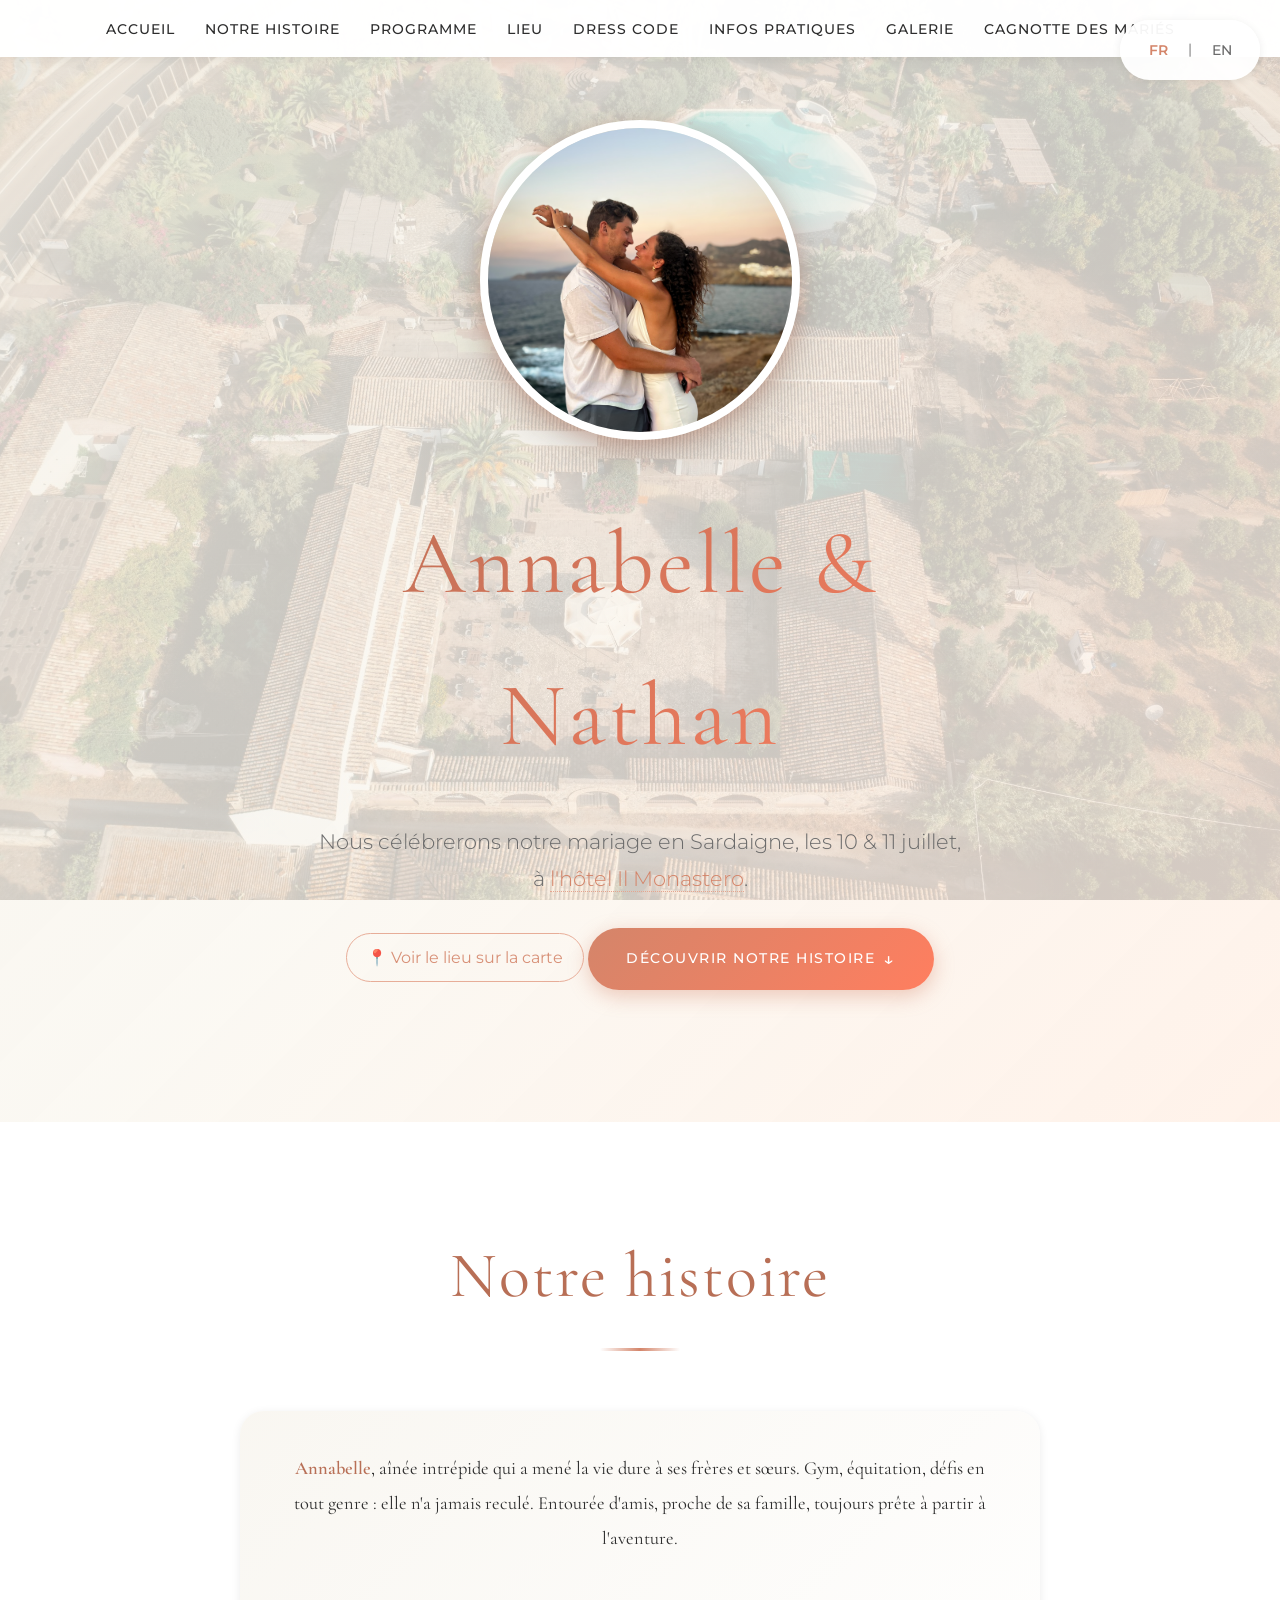
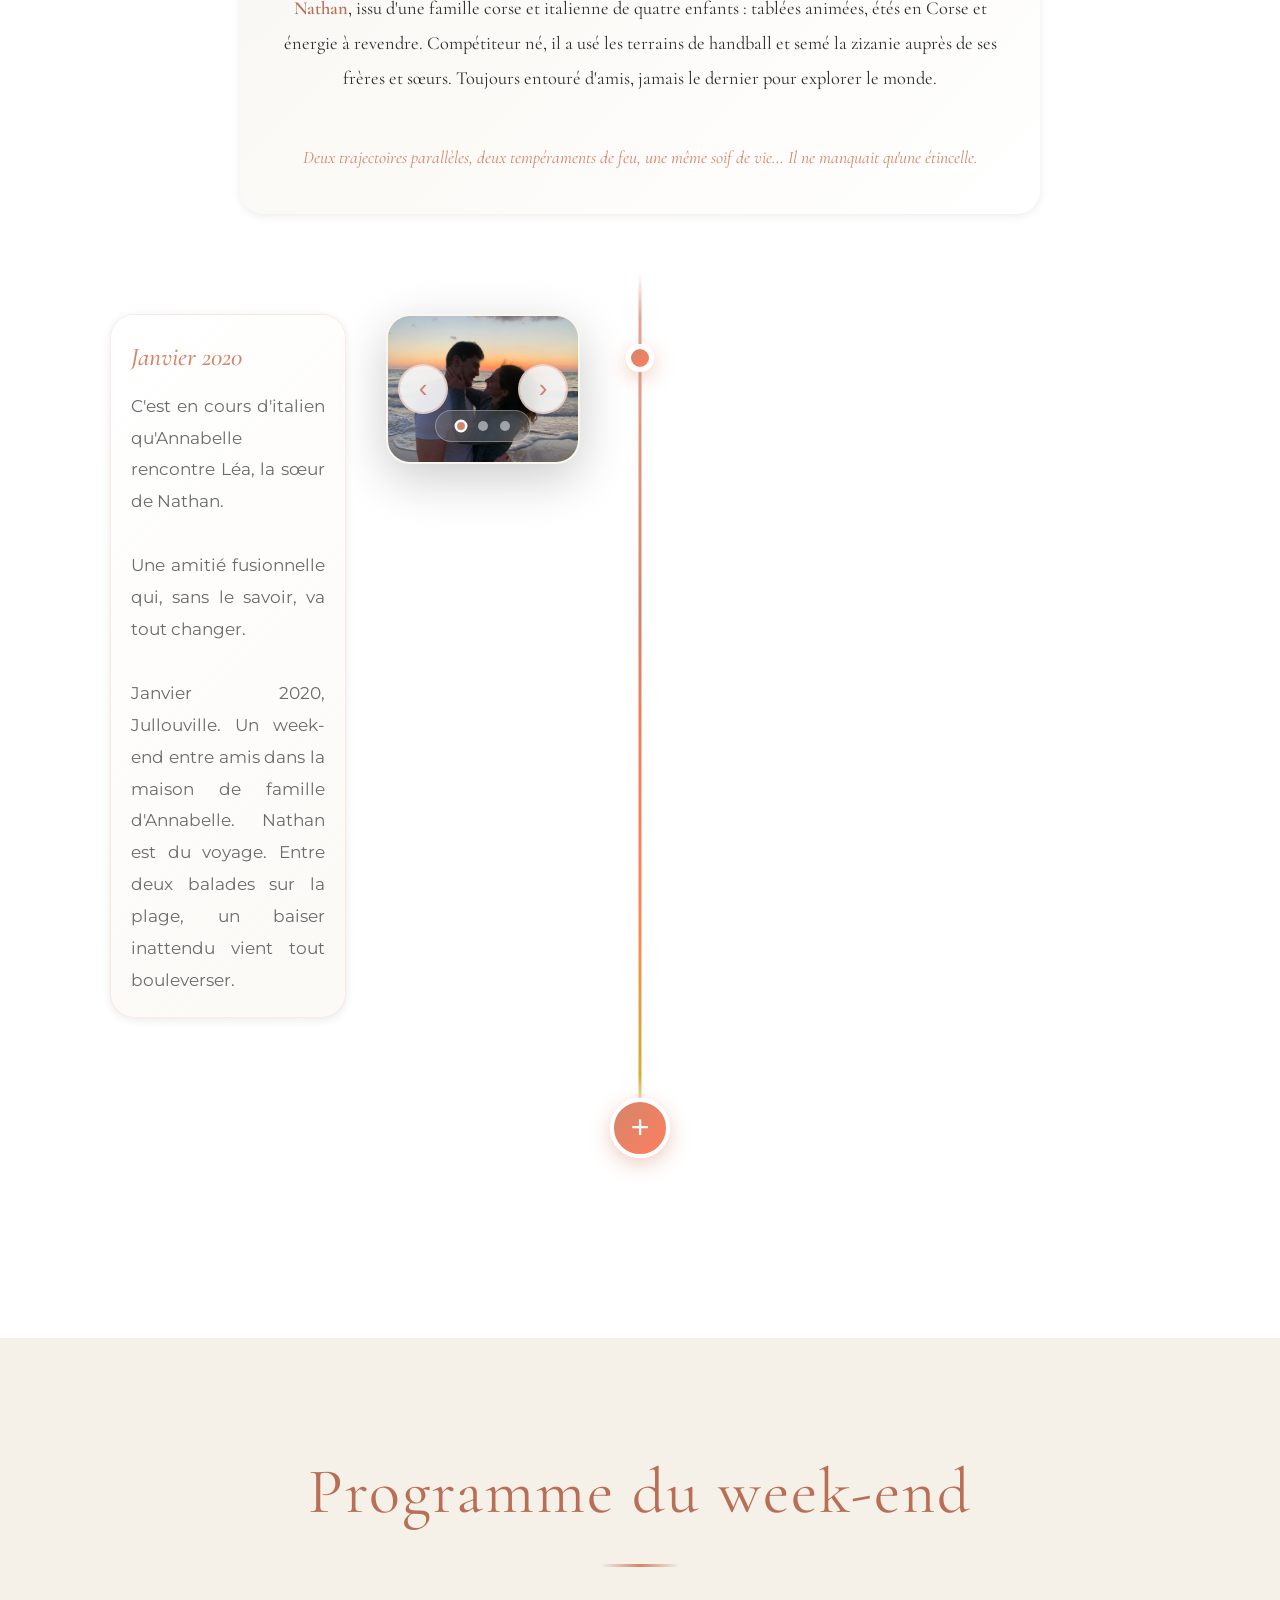
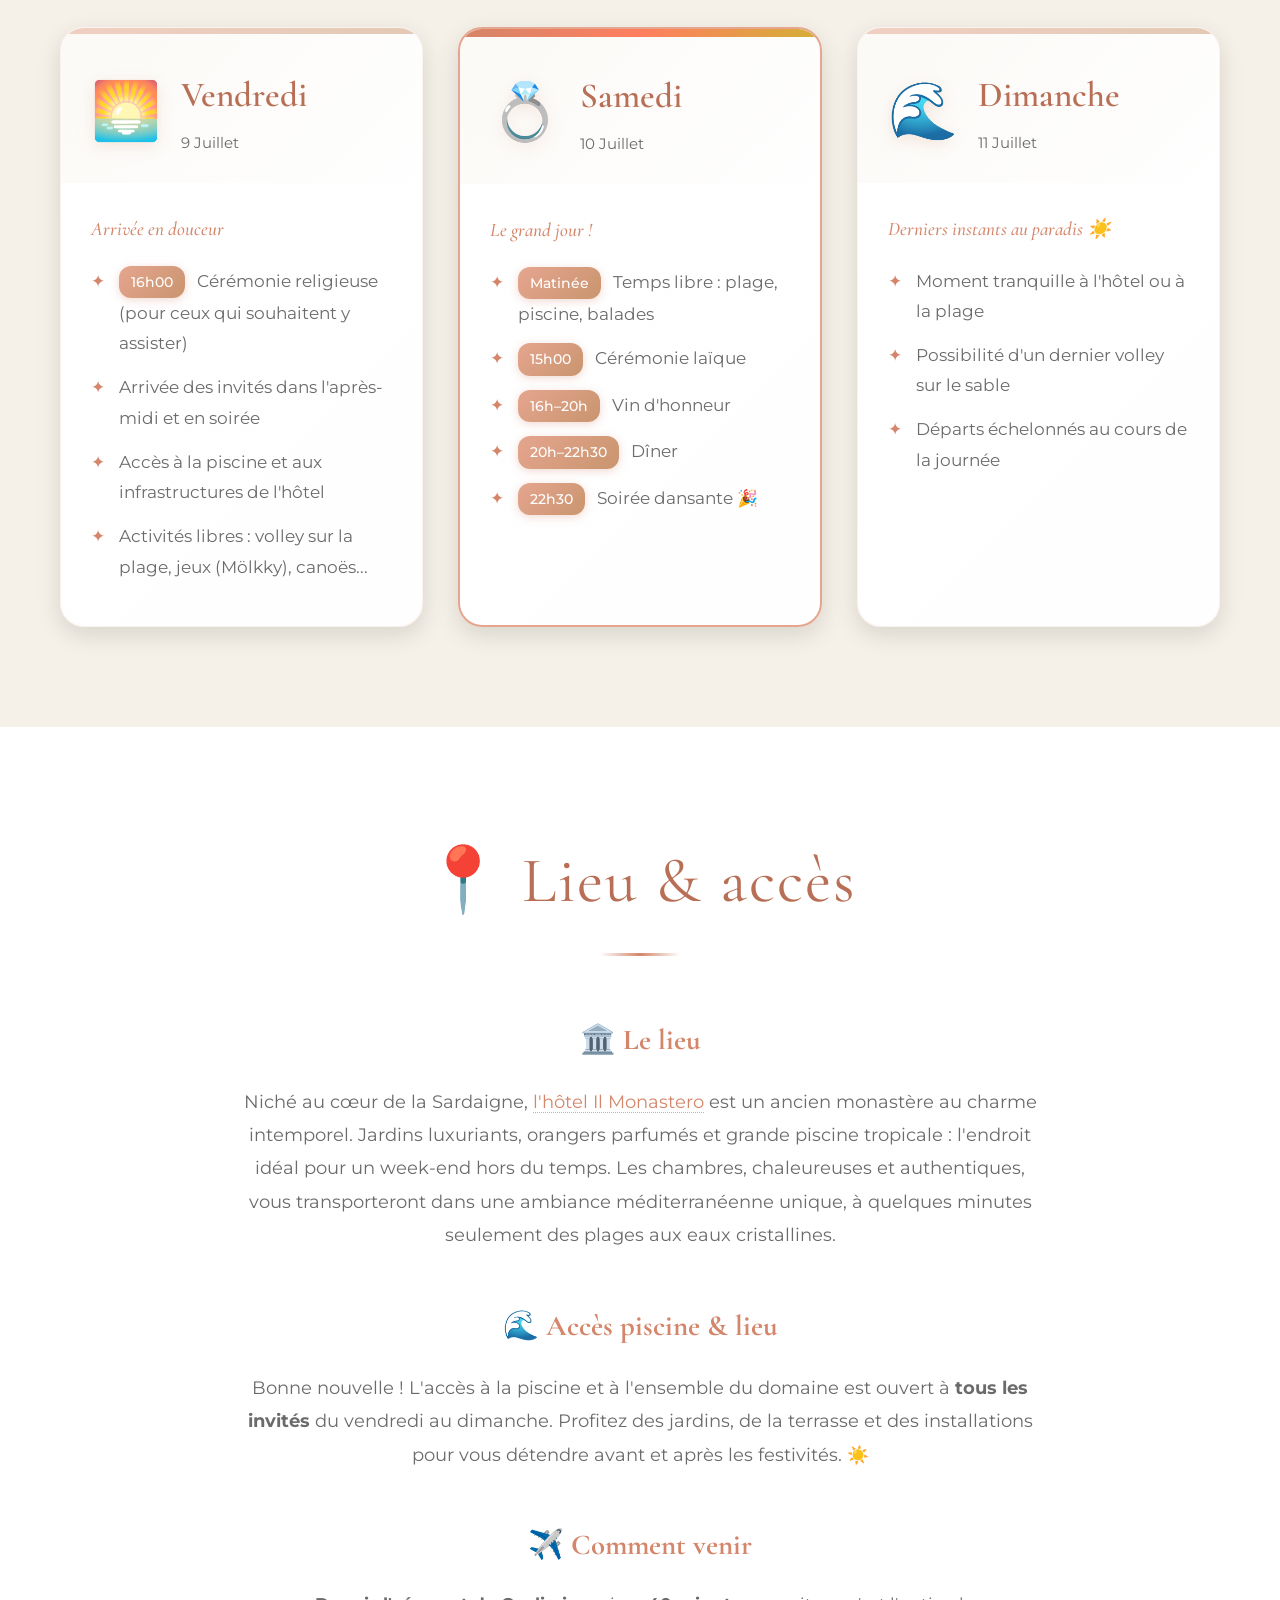
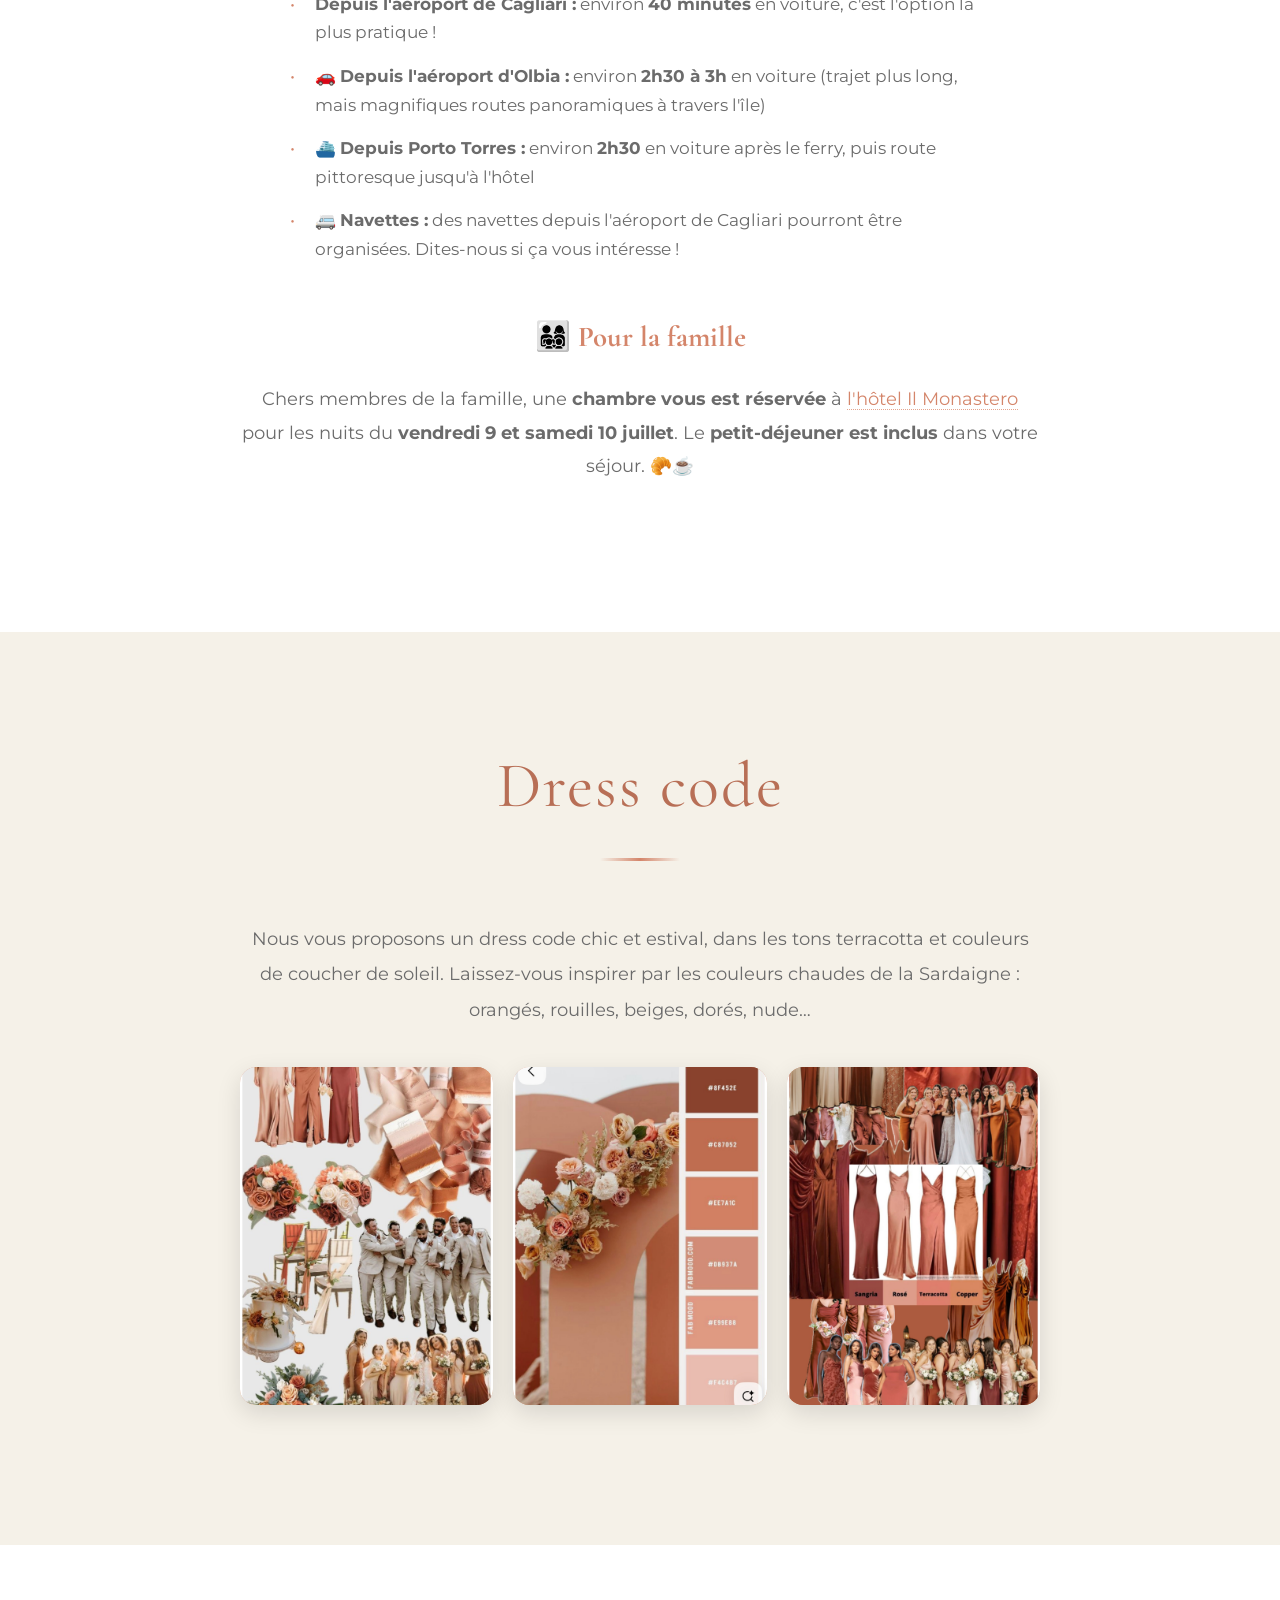
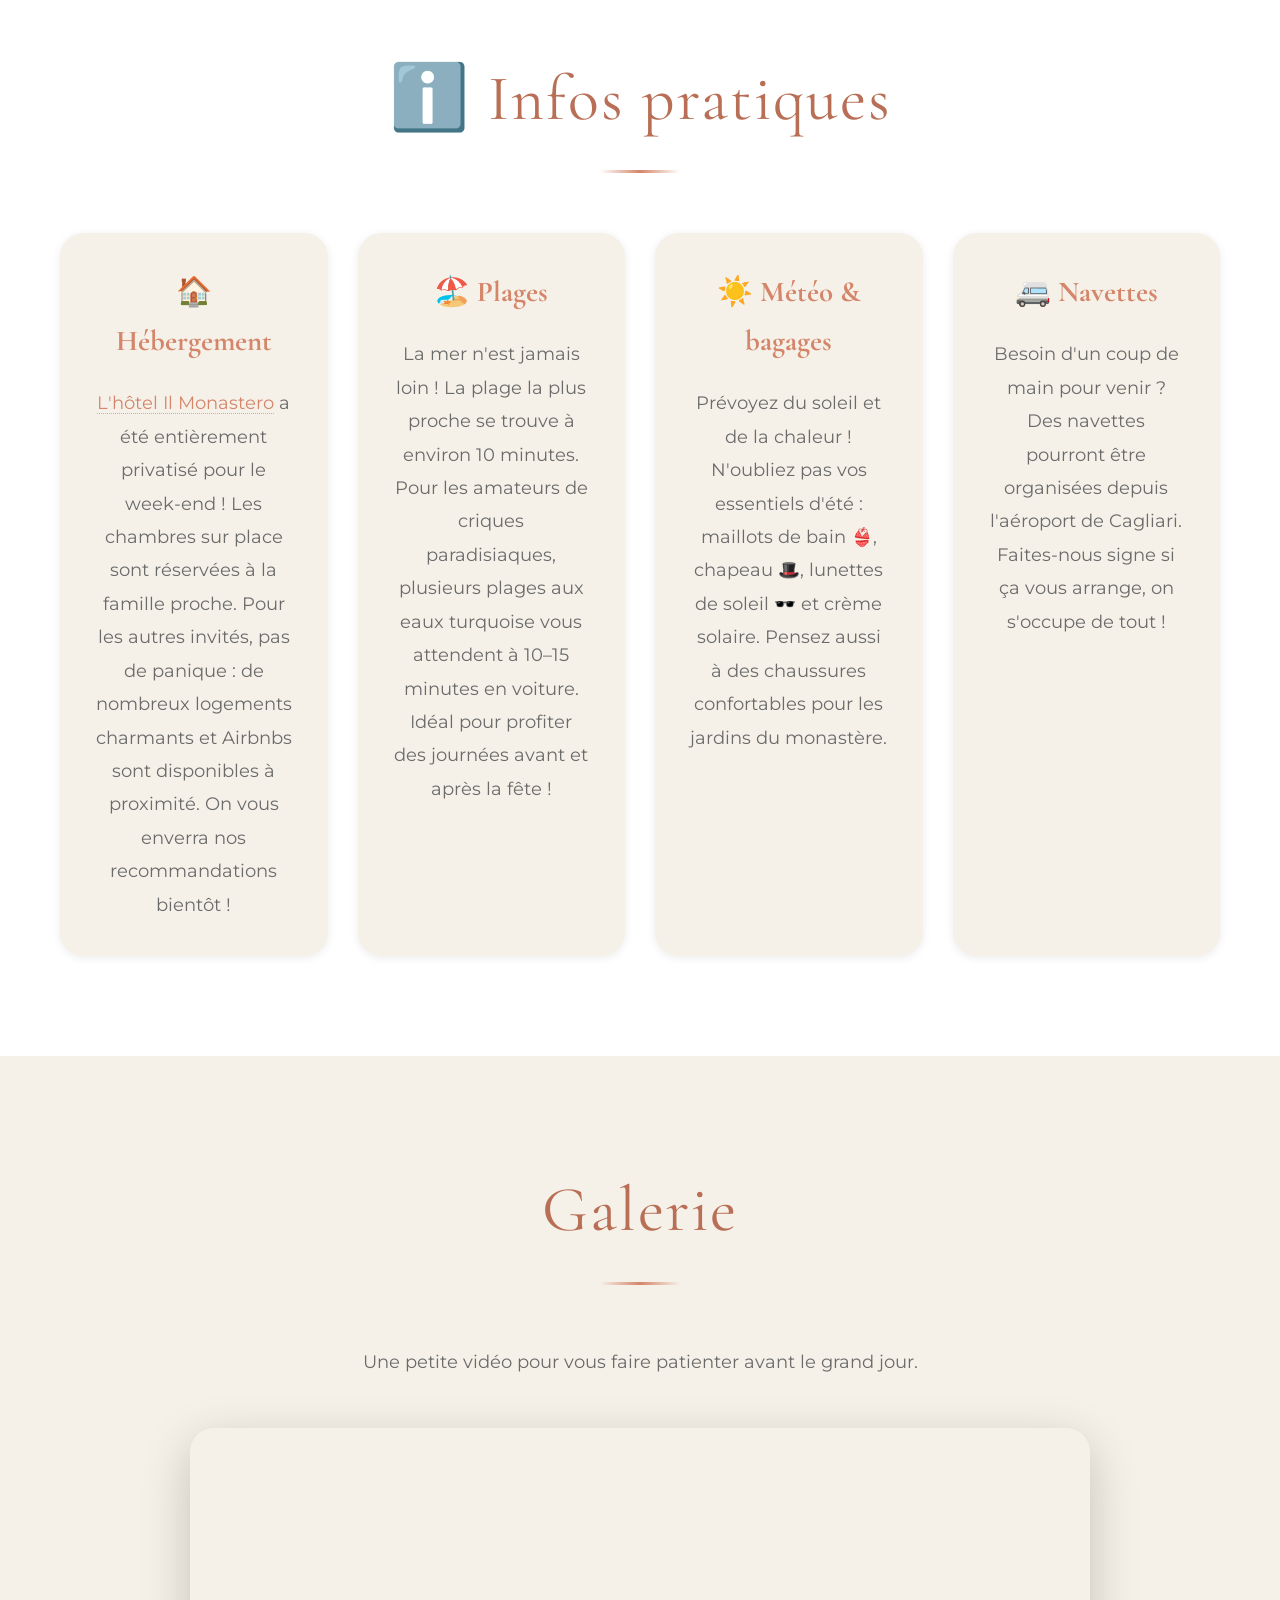
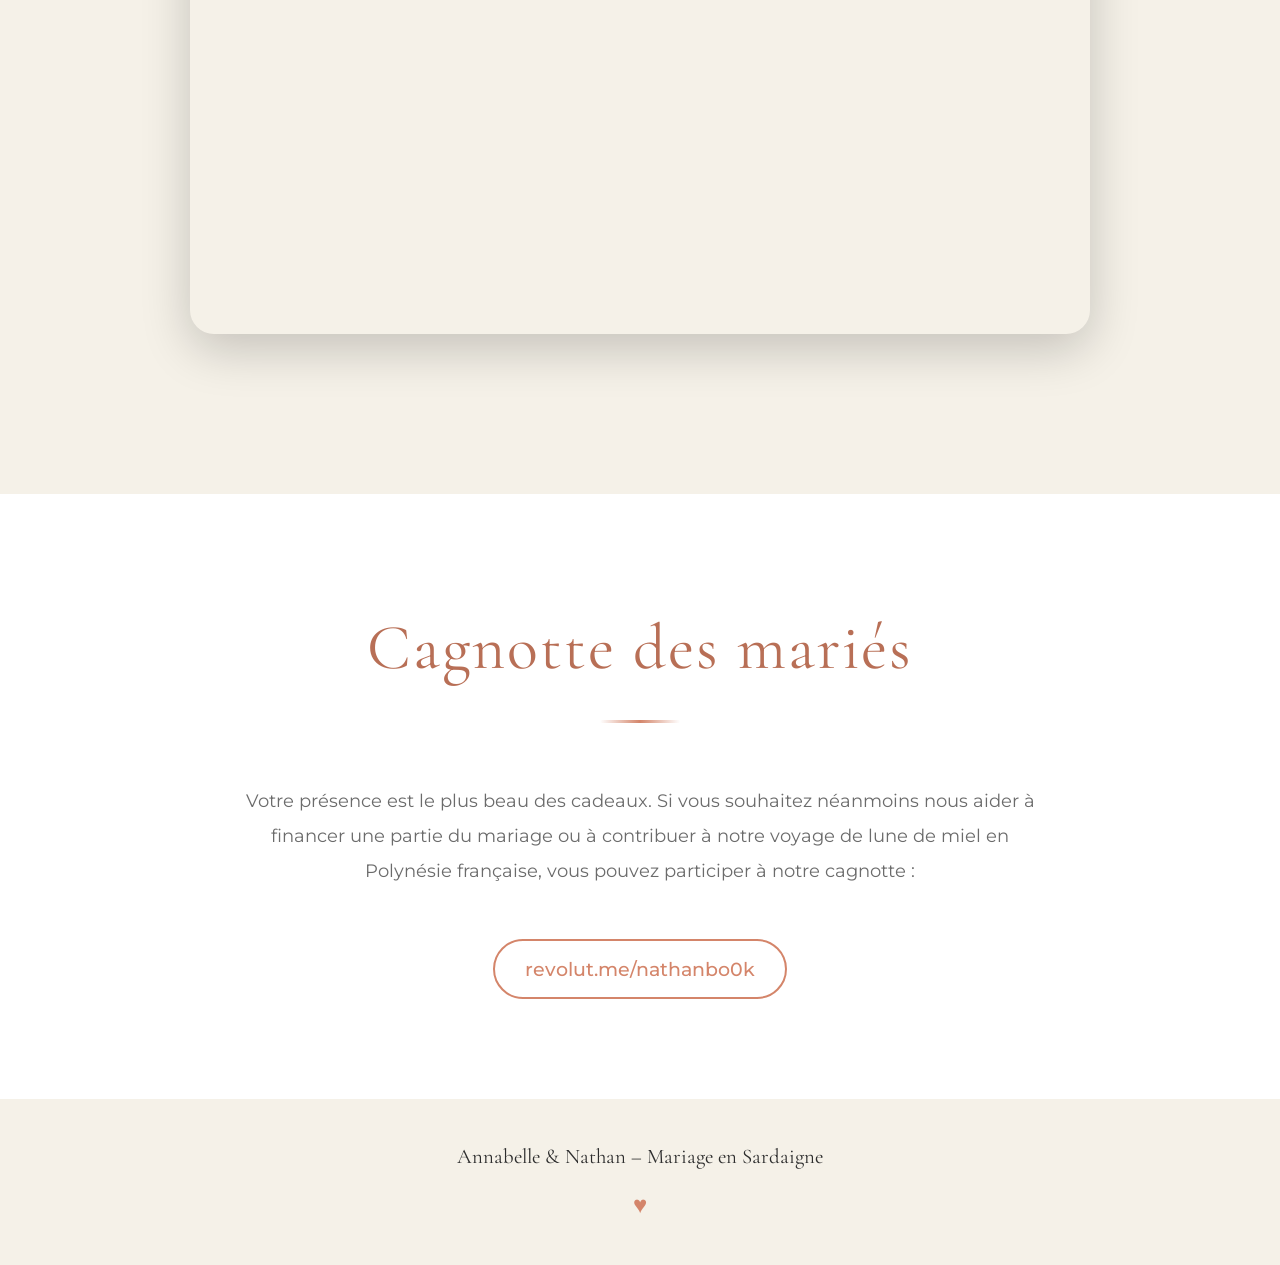
==== commit 1d5cc240: "✨ Ajout liens Google Maps vers le lieu - Bouton "Voir le lieu sur la carte" sur la page d'accueil - " ====
--- a/index.html
+++ b/index.html
@@ -77,11 +77,20 @@
                 <h1 class="hero-title lang-fr">Annabelle & Nathan</h1>
                 <h1 class="hero-title lang-en">Annabelle & Nathan</h1>
                 <p class="hero-subtitle lang-fr">
-                    Nous célébrerons notre mariage en Sardaigne, les 10 & 11 juillet, à l'hôtel Il Monastero.
+                    Nous célébrerons notre mariage en Sardaigne, les 10 & 11 juillet, à <a
+                        href="https://maps.google.com/?q=Hotel+Il+Monastero,+Via+Delle+Sequoie+14,+Quartu+Sant'Elena,+Sardinia,+Italy"
+                        target="_blank" rel="noopener noreferrer" class="venue-link">l'hôtel Il Monastero</a>.
                 </p>
                 <p class="hero-subtitle lang-en">
-                    We will celebrate our wedding in Sardinia on July 10th & 11th at Hotel Il Monastero.
+                    We will celebrate our wedding in Sardinia on July 10th & 11th at <a
+                        href="https://maps.google.com/?q=Hotel+Il+Monastero,+Via+Delle+Sequoie+14,+Quartu+Sant'Elena,+Sardinia,+Italy"
+                        target="_blank" rel="noopener noreferrer" class="venue-link">Hotel Il Monastero</a>.
                 </p>
+                <a href="https://maps.google.com/?q=Hotel+Il+Monastero,+Via+Delle+Sequoie+14,+Quartu+Sant'Elena,+Sardinia,+Italy"
+                    target="_blank" rel="noopener noreferrer" class="location-link">
+                    <span class="lang-fr">📍 Voir le lieu sur la carte</span>
+                    <span class="lang-en">📍 View location on map</span>
+                </a>
                 <a href="#story" class="scroll-btn">
                     <span class="lang-fr">Découvrir notre histoire</span>
                     <span class="lang-en">Discover our story</span>
@@ -563,14 +572,20 @@
                         <h3 class="venue-subtitle lang-fr">🏛️ Le lieu</h3>
                         <h3 class="venue-subtitle lang-en">🏛️ The Venue</h3>
                         <p class="lang-fr">
-                            Niché au cœur de la Sardaigne, l'hôtel Il Monastero est un ancien monastère au charme
+                            Niché au cœur de la Sardaigne, <a
+                                href="https://maps.google.com/?q=Hotel+Il+Monastero,+Via+Delle+Sequoie+14,+Quartu+Sant'Elena,+Sardinia,+Italy"
+                                target="_blank" rel="noopener noreferrer" class="venue-link">l'hôtel Il Monastero</a>
+                            est un ancien monastère au charme
                             intemporel. Jardins luxuriants, orangers parfumés et grande piscine tropicale :
                             l'endroit idéal pour un week-end hors du temps. Les chambres, chaleureuses et
                             authentiques, vous transporteront dans une ambiance méditerranéenne unique, à
                             quelques minutes seulement des plages aux eaux cristallines.
                         </p>
                         <p class="lang-en">
-                            Nestled in the heart of Sardinia, Hotel Il Monastero is a former monastery with timeless
+                            Nestled in the heart of Sardinia, <a
+                                href="https://maps.google.com/?q=Hotel+Il+Monastero,+Via+Delle+Sequoie+14,+Quartu+Sant'Elena,+Sardinia,+Italy"
+                                target="_blank" rel="noopener noreferrer" class="venue-link">Hotel Il Monastero</a> is a
+                            former monastery with timeless
                             charm. Lush gardens, fragrant orange trees and a large tropical pool: the perfect
                             setting for a weekend out of time. The warm and authentic rooms will transport you
                             to a unique Mediterranean atmosphere, just minutes away from crystal-clear beaches.
@@ -623,14 +638,17 @@
                         <h3 class="venue-subtitle lang-fr">👨‍👩‍👧‍👦 Pour la famille</h3>
                         <h3 class="venue-subtitle lang-en">👨‍👩‍👧‍👦 For Family</h3>
                         <p class="lang-fr">
-                            Chers membres de la famille, une <strong>chambre vous est réservée</strong> à l'hôtel Il
-                            Monastero
+                            Chers membres de la famille, une <strong>chambre vous est réservée</strong> à <a
+                                href="https://maps.google.com/?q=Hotel+Il+Monastero,+Via+Delle+Sequoie+14,+Quartu+Sant'Elena,+Sardinia,+Italy"
+                                target="_blank" rel="noopener noreferrer" class="venue-link">l'hôtel Il Monastero</a>
                             pour les nuits du <strong>vendredi 9 et samedi 10 juillet</strong>. Le
                             <strong>petit-déjeuner est inclus</strong>
                             dans votre séjour. 🥐☕
                         </p>
                         <p class="lang-en">
-                            Dear family members, a <strong>room is reserved for you</strong> at Hotel Il Monastero
+                            Dear family members, a <strong>room is reserved for you</strong> at <a
+                                href="https://maps.google.com/?q=Hotel+Il+Monastero,+Via+Delle+Sequoie+14,+Quartu+Sant'Elena,+Sardinia,+Italy"
+                                target="_blank" rel="noopener noreferrer" class="venue-link">Hotel Il Monastero</a>
                             for the nights of <strong>Friday July 9th and Saturday July 10th</strong>. <strong>Breakfast
                                 is included</strong>
                             in your stay. 🥐☕
@@ -698,13 +716,17 @@
                         <h3 class="practical-title lang-fr">🏠 Hébergement</h3>
                         <h3 class="practical-title lang-en">🏠 Accommodation</h3>
                         <p class="lang-fr">
-                            L'hôtel Il Monastero a été entièrement privatisé pour le week-end ! Les chambres sur place
+                            <a href="https://maps.google.com/?q=Hotel+Il+Monastero,+Via+Delle+Sequoie+14,+Quartu+Sant'Elena,+Sardinia,+Italy"
+                                target="_blank" rel="noopener noreferrer" class="venue-link">L'hôtel Il Monastero</a> a
+                            été entièrement privatisé pour le week-end ! Les chambres sur place
                             sont réservées à la famille proche. Pour les autres invités, pas de panique : de nombreux
                             logements charmants et Airbnbs sont disponibles à proximité. On vous enverra nos
                             recommandations bientôt !
                         </p>
                         <p class="lang-en">
-                            Hotel Il Monastero has been fully privatized for the weekend! On-site rooms are reserved
+                            <a href="https://maps.google.com/?q=Hotel+Il+Monastero,+Via+Delle+Sequoie+14,+Quartu+Sant'Elena,+Sardinia,+Italy"
+                                target="_blank" rel="noopener noreferrer" class="venue-link">Hotel Il Monastero</a> has
+                            been fully privatized for the weekend! On-site rooms are reserved
                             for close family. For other guests, no worries: many charming accommodations and Airbnbs
                             are available nearby. We'll send you our recommendations soon!
                         </p>
--- a/style.css
+++ b/style.css
@@ -204,7 +204,7 @@
     align-items: center;
     justify-content: center;
     background: linear-gradient(135deg, rgba(245, 241, 232, 0.85), rgba(250, 247, 240, 0.8), rgba(255, 240, 230, 0.85)), url('assets/Hotel%20Il%20monastero.jpg') center/cover fixed;
-    padding: 120px 20px 80px;
+    padding: 120px 20px 120px;
     text-align: center;
     position: relative;
     overflow: hidden;
@@ -255,7 +255,41 @@
     font-weight: 300;
     line-height: 1.8;
     max-width: 650px;
-    margin: 0 auto 50px;
+    margin: 0 auto 30px;
+}
+
+.location-link {
+    display: inline-block;
+    text-decoration: none;
+    font-family: var(--font-sans);
+    font-size: clamp(0.9rem, 2vw, 1rem);
+    font-weight: 400;
+    color: var(--terracotta);
+    margin-bottom: 20px;
+    padding: 10px 20px;
+    border: 1px solid var(--terracotta-light);
+    border-radius: var(--radius-full);
+    transition: all var(--transition);
+    opacity: 0.9;
+}
+
+.location-link:hover {
+    background: var(--terracotta);
+    color: var(--white);
+    opacity: 1;
+    transform: translateY(-2px);
+}
+
+.venue-link {
+    color: var(--terracotta);
+    text-decoration: none;
+    border-bottom: 1px dotted var(--terracotta-light);
+    transition: all var(--transition);
+}
+
+.venue-link:hover {
+    color: var(--terracotta-dark);
+    border-bottom-color: var(--terracotta);
 }
 
 .scroll-btn {
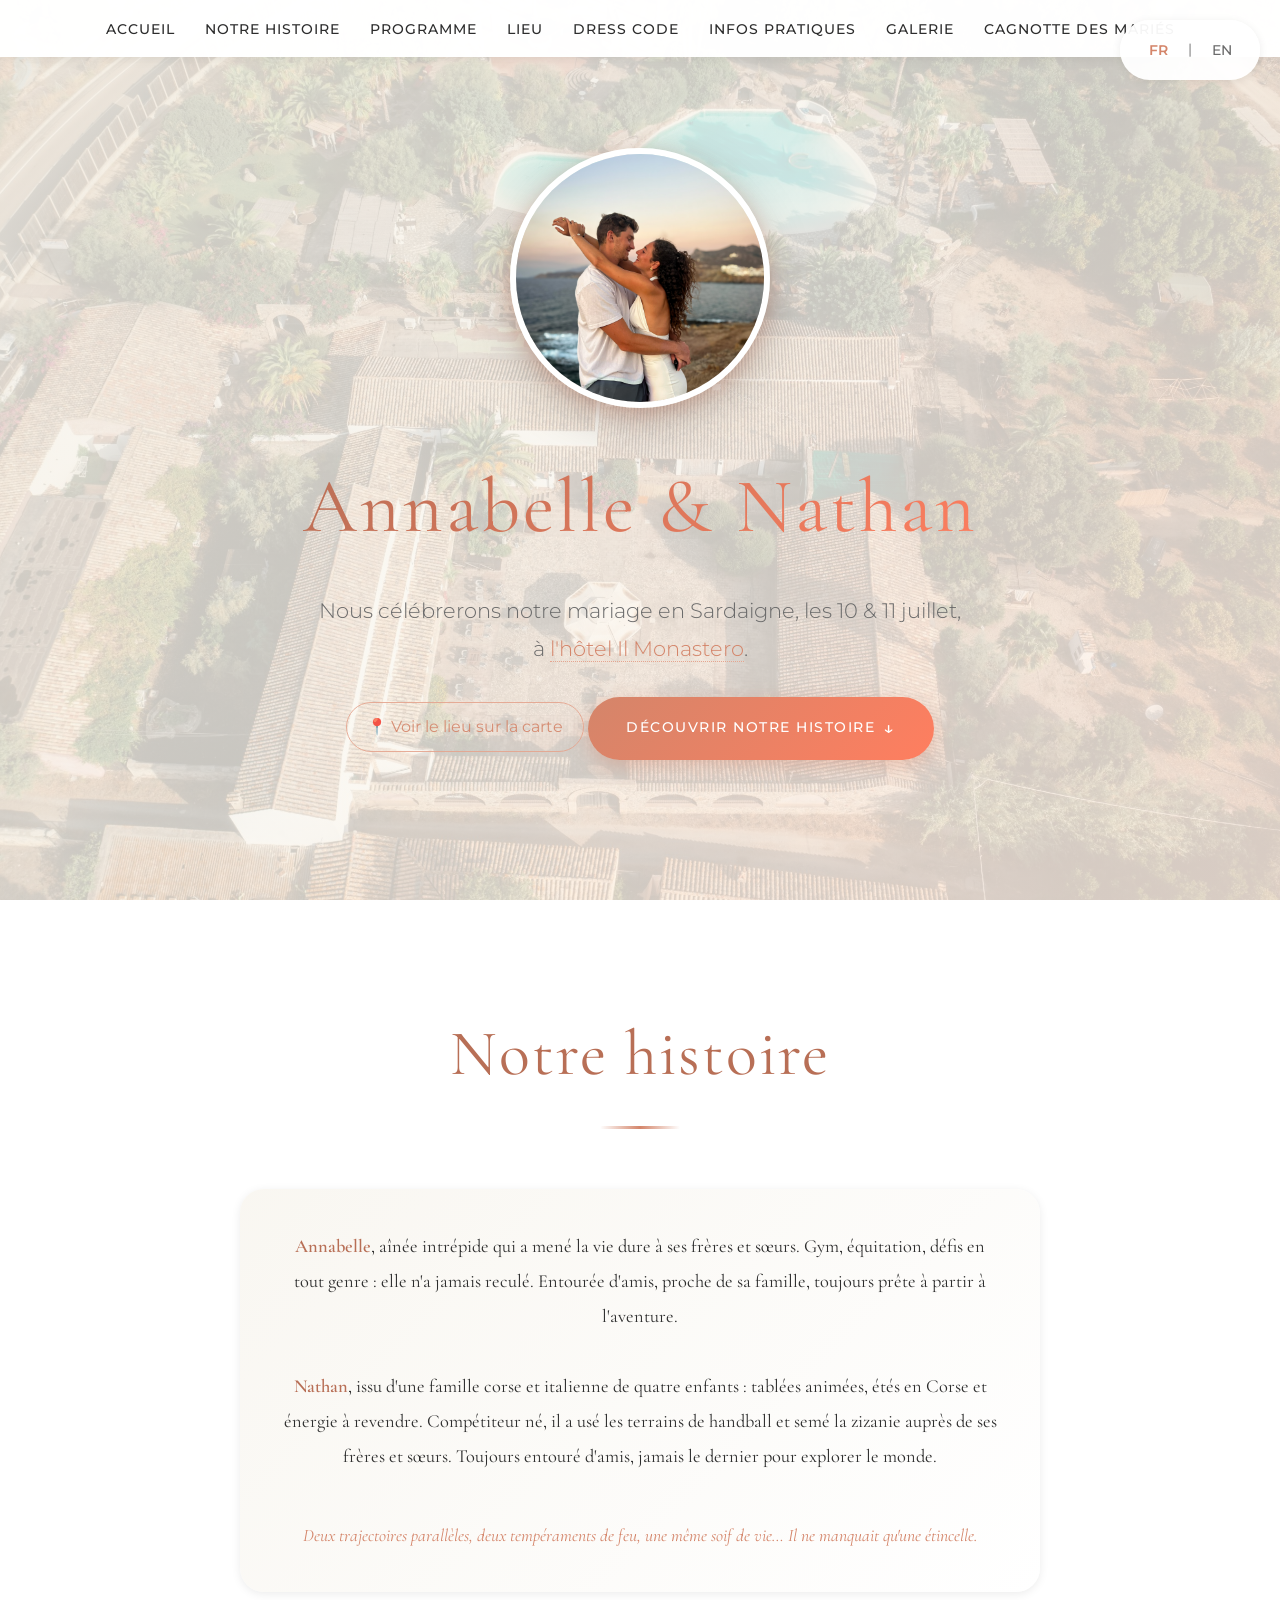
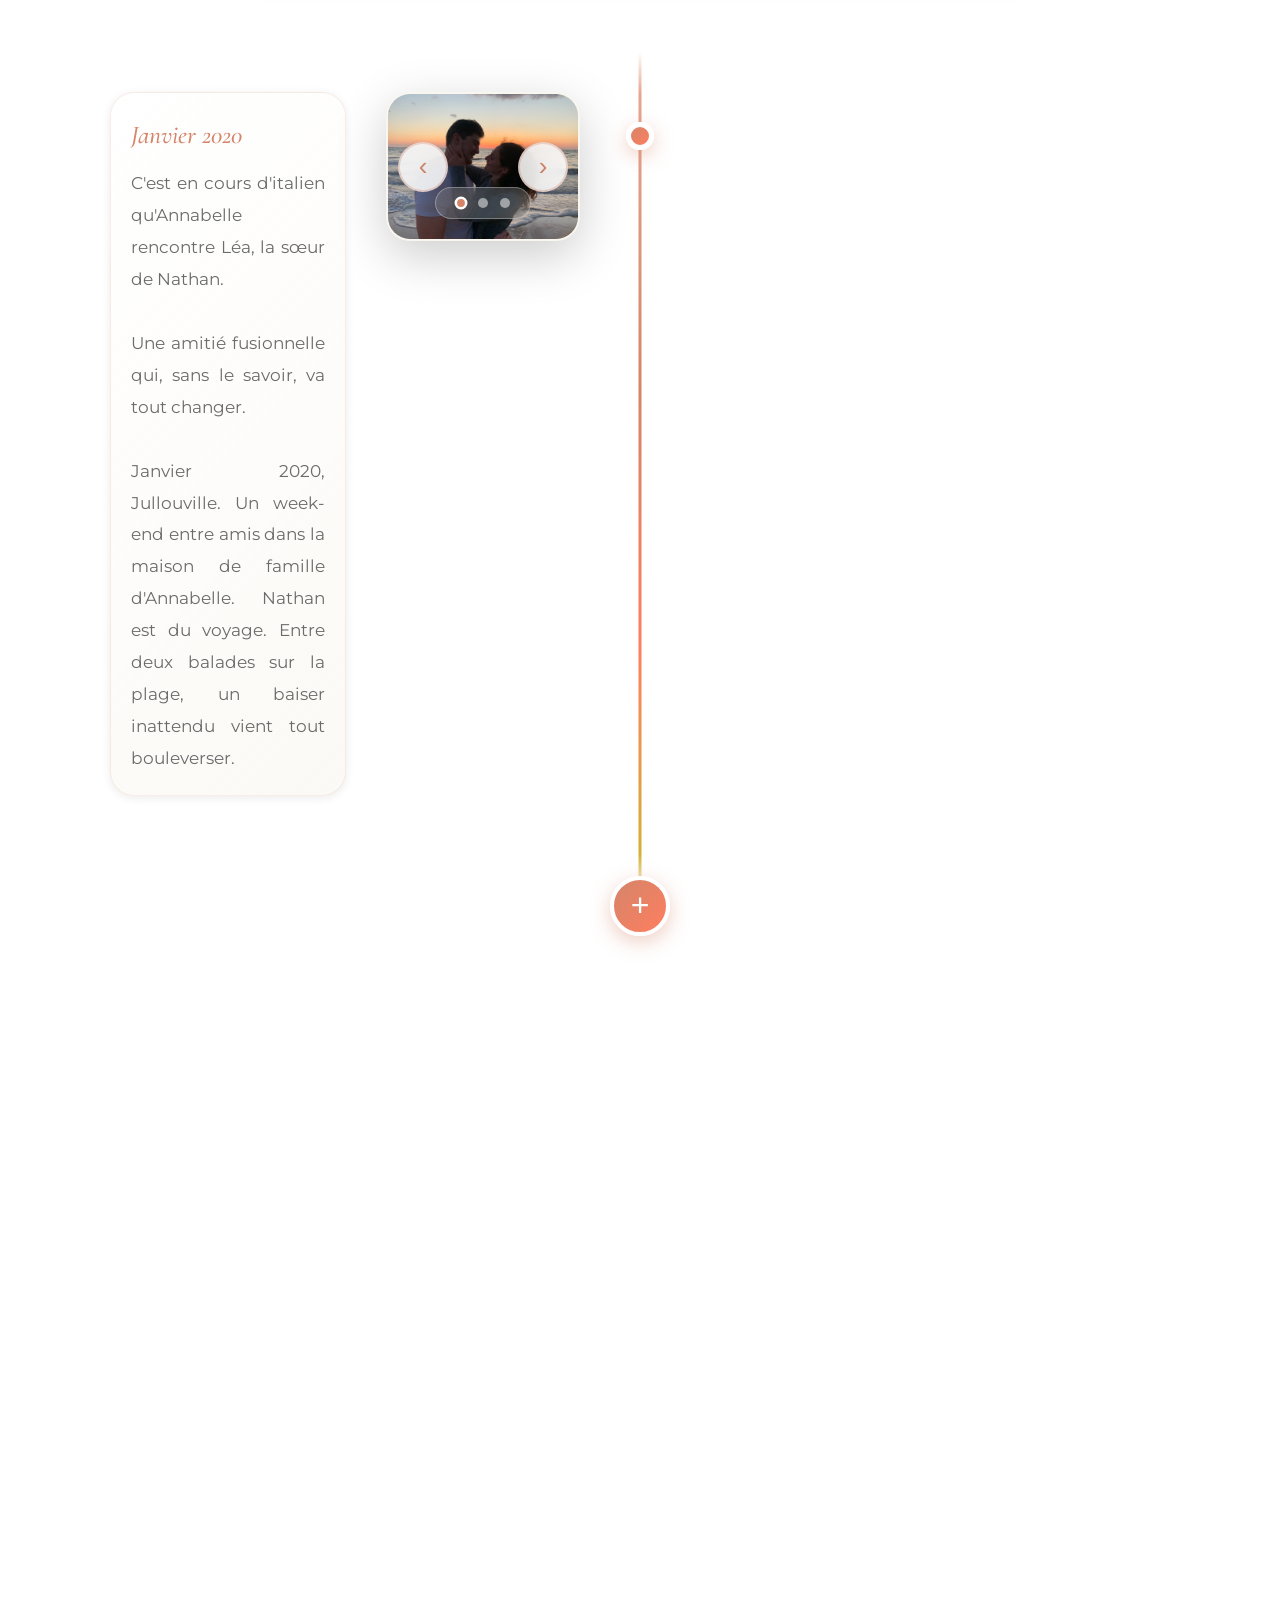
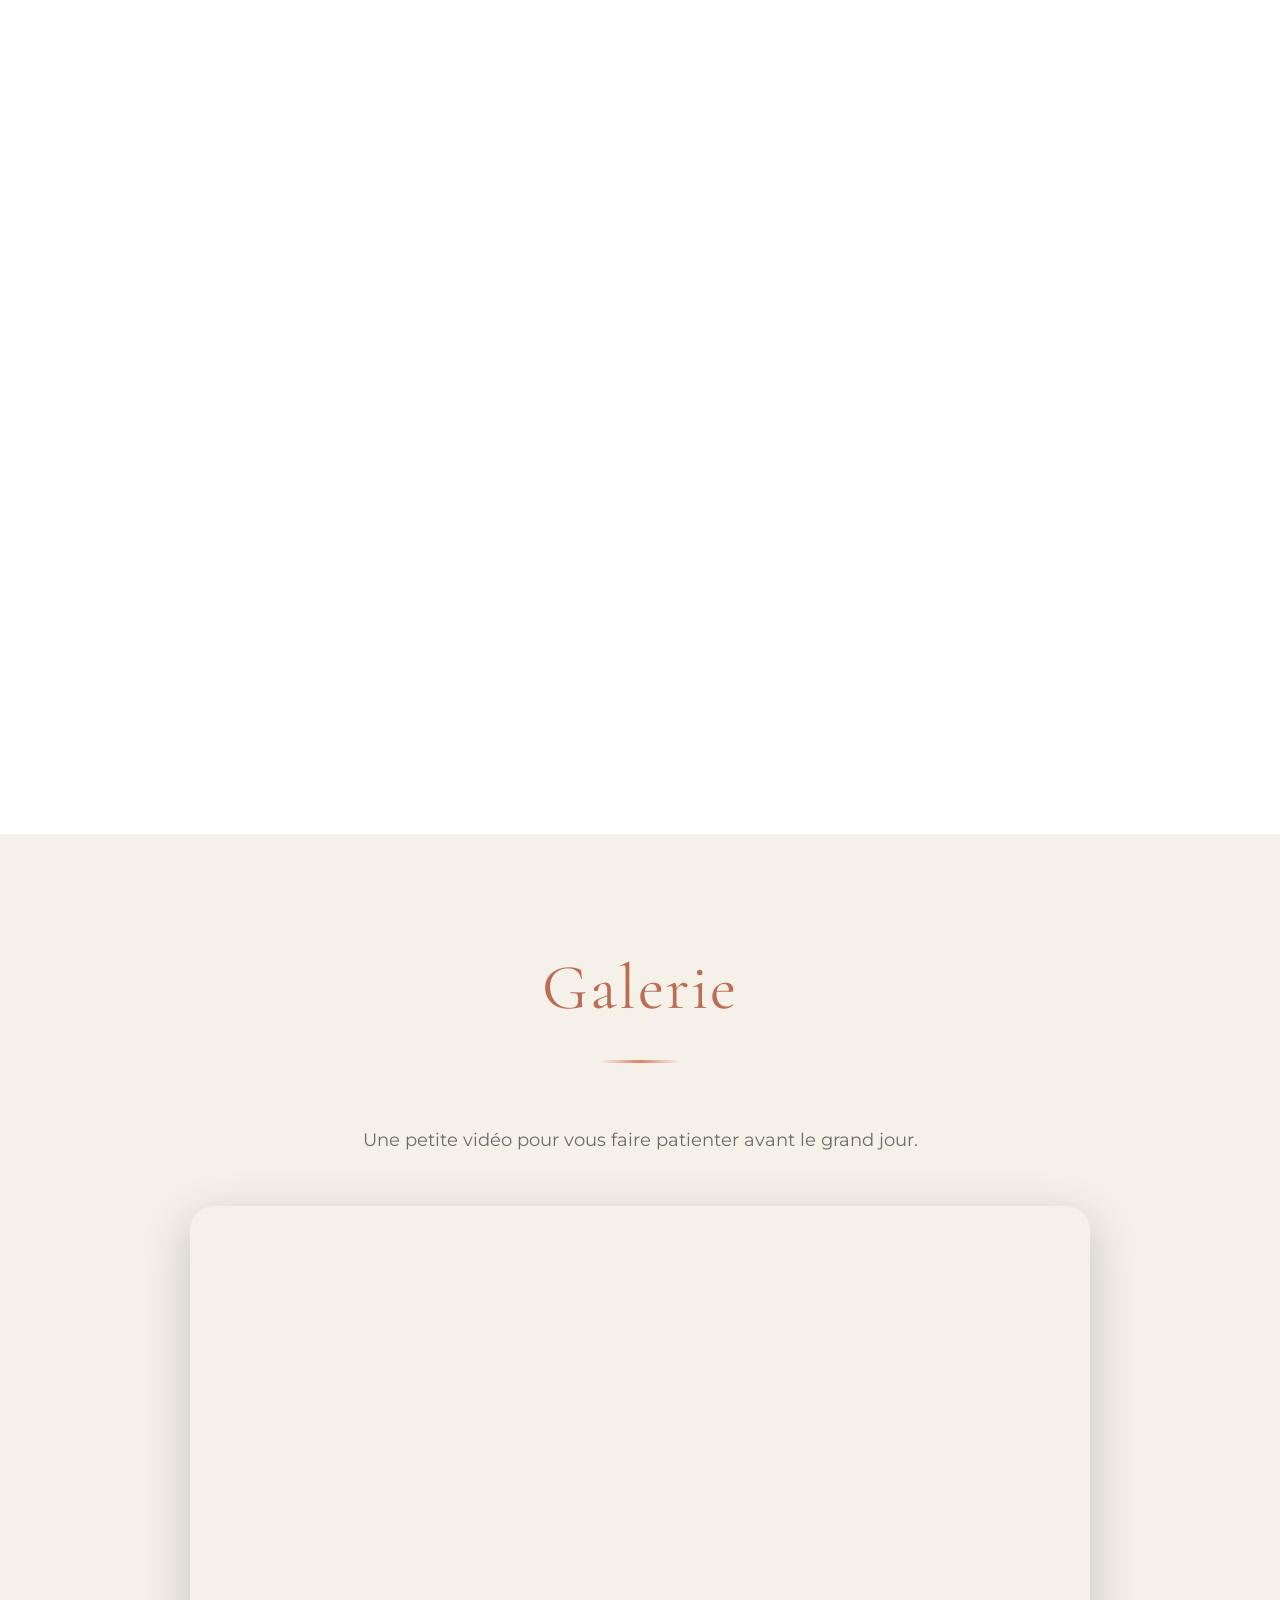
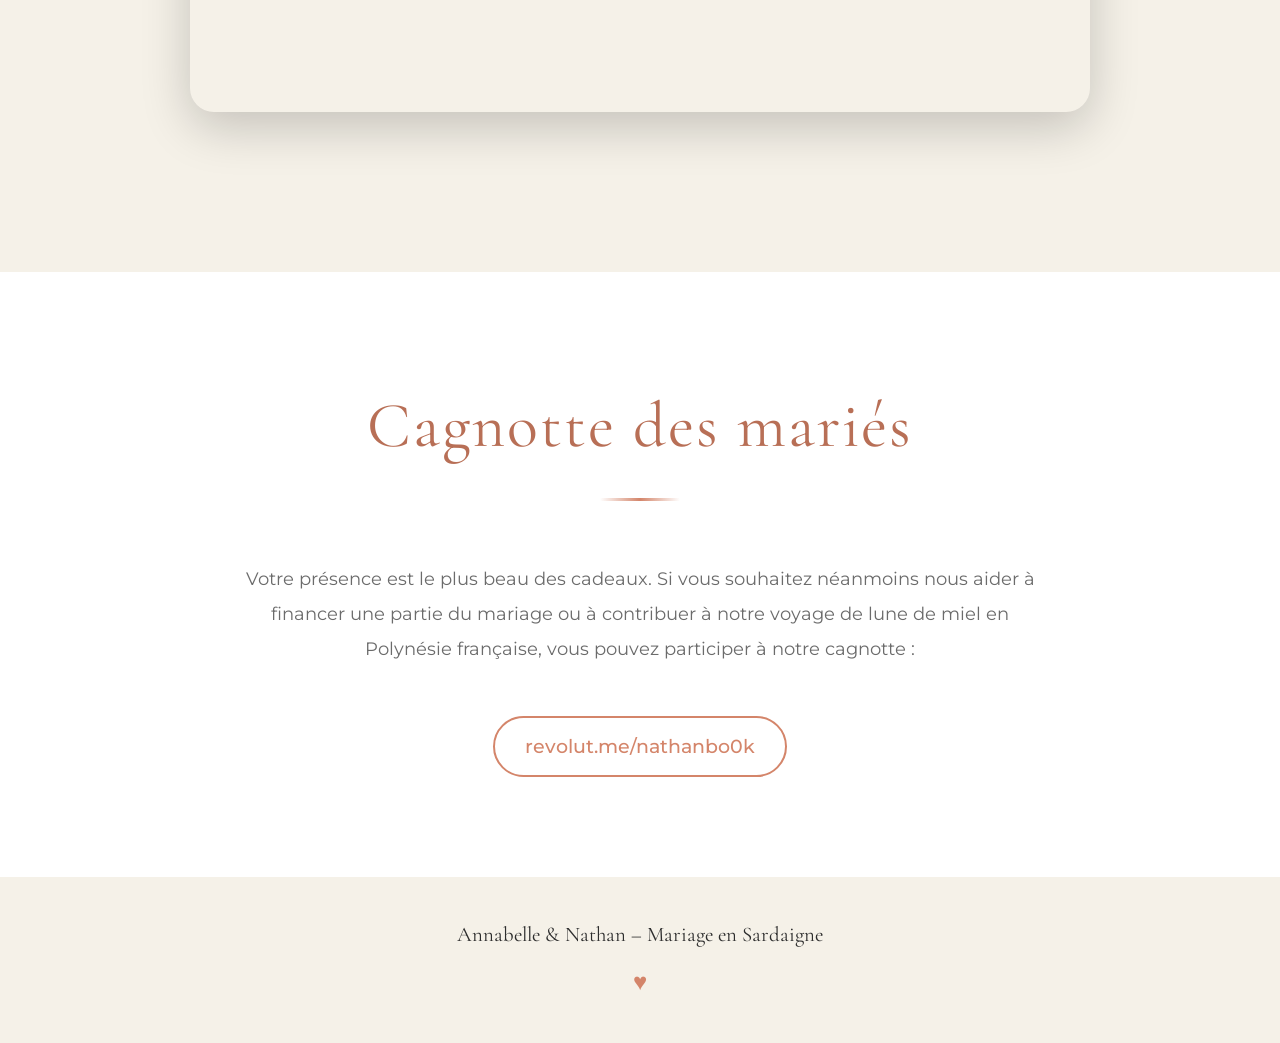
==== commit 6af95112: "📅 Correction dates programme: ven 10, sam 11, dim 12 juillet" ====
--- a/index.html
+++ b/index.html
@@ -463,8 +463,8 @@
                             <div class="schedule-day-info">
                                 <h3 class="schedule-day lang-fr">Vendredi</h3>
                                 <h3 class="schedule-day lang-en">Friday</h3>
-                                <p class="schedule-date lang-fr">9 Juillet</p>
-                                <p class="schedule-date lang-en">July 9th</p>
+                                <p class="schedule-date lang-fr">10 Juillet</p>
+                                <p class="schedule-date lang-en">July 10th</p>
                             </div>
                         </div>
                         <div class="schedule-content">
@@ -498,8 +498,8 @@
                             <div class="schedule-day-info">
                                 <h3 class="schedule-day lang-fr">Samedi</h3>
                                 <h3 class="schedule-day lang-en">Saturday</h3>
-                                <p class="schedule-date lang-fr">10 Juillet</p>
-                                <p class="schedule-date lang-en">July 10th</p>
+                                <p class="schedule-date lang-fr">11 Juillet</p>
+                                <p class="schedule-date lang-en">July 11th</p>
                             </div>
                         </div>
                         <div class="schedule-content">
@@ -534,8 +534,8 @@
                             <div class="schedule-day-info">
                                 <h3 class="schedule-day lang-fr">Dimanche</h3>
                                 <h3 class="schedule-day lang-en">Sunday</h3>
-                                <p class="schedule-date lang-fr">11 Juillet</p>
-                                <p class="schedule-date lang-en">July 11th</p>
+                                <p class="schedule-date lang-fr">12 Juillet</p>
+                                <p class="schedule-date lang-en">July 12th</p>
                             </div>
                         </div>
                         <div class="schedule-content">
@@ -641,7 +641,7 @@
                             Chers membres de la famille, une <strong>chambre vous est réservée</strong> à <a
                                 href="https://maps.google.com/?q=Hotel+Il+Monastero,+Via+Delle+Sequoie+14,+Quartu+Sant'Elena,+Sardinia,+Italy"
                                 target="_blank" rel="noopener noreferrer" class="venue-link">l'hôtel Il Monastero</a>
-                            pour les nuits du <strong>vendredi 9 et samedi 10 juillet</strong>. Le
+                            pour les nuits du <strong>vendredi 10 et samedi 11 juillet</strong>. Le
                             <strong>petit-déjeuner est inclus</strong>
                             dans votre séjour. 🥐☕
                         </p>
@@ -649,7 +649,8 @@
                             Dear family members, a <strong>room is reserved for you</strong> at <a
                                 href="https://maps.google.com/?q=Hotel+Il+Monastero,+Via+Delle+Sequoie+14,+Quartu+Sant'Elena,+Sardinia,+Italy"
                                 target="_blank" rel="noopener noreferrer" class="venue-link">Hotel Il Monastero</a>
-                            for the nights of <strong>Friday July 9th and Saturday July 10th</strong>. <strong>Breakfast
+                            for the nights of <strong>Friday July 10th and Saturday July 11th</strong>.
+                            <strong>Breakfast
                                 is included</strong>
                             in your stay. 🥐☕
                         </p>
--- a/style.css
+++ b/style.css
@@ -204,7 +204,7 @@
     align-items: center;
     justify-content: center;
     background: linear-gradient(135deg, rgba(245, 241, 232, 0.85), rgba(250, 247, 240, 0.8), rgba(255, 240, 230, 0.85)), url('assets/Hotel%20Il%20monastero.jpg') center/cover fixed;
-    padding: 120px 20px 120px;
+    padding: 80px 20px 60px;
     text-align: center;
     position: relative;
     overflow: hidden;
@@ -218,16 +218,16 @@
 }
 
 .hero-photo {
-    margin-bottom: 40px;
+    margin-bottom: 25px;
     animation: fadeIn 1.5s ease;
 }
 
 .hero-couple-photo {
-    width: 320px;
-    height: 320px;
+    width: 260px;
+    height: 260px;
     border-radius: 50%;
     object-fit: cover;
-    border: 8px solid var(--white);
+    border: 6px solid var(--white);
     box-shadow: var(--shadow-lg), var(--shadow-terracotta);
     transition: all 0.5s cubic-bezier(0.4, 0, 0.2, 1);
 }
@@ -238,13 +238,13 @@
 
 .hero-title {
     font-family: var(--font-serif);
-    font-size: clamp(3rem, 7vw, 6rem);
+    font-size: clamp(2.5rem, 6vw, 5rem);
     font-weight: 400;
     background: linear-gradient(135deg, var(--terracotta-dark), var(--sunset));
     -webkit-background-clip: text;
     -webkit-text-fill-color: transparent;
     background-clip: text;
-    margin-bottom: 30px;
+    margin-bottom: 20px;
     letter-spacing: 3px;
 }
 
@@ -1461,13 +1461,18 @@
     }
 
     .hero {
-        padding: 100px 15px 60px;
+        padding: 90px 15px 50px;
         background-attachment: scroll;
     }
 
     .hero-couple-photo {
-        width: 250px;
-        height: 250px;
+        width: 220px;
+        height: 220px;
+    }
+
+    .location-link {
+        font-size: 0.85rem;
+        padding: 8px 16px;
     }
 
     .schedule-grid {
@@ -1559,18 +1564,23 @@
     }
 
     .hero {
-        padding: 90px 10px 50px;
+        padding: 80px 10px 40px;
     }
 
     .hero-couple-photo {
-        width: 200px;
-        height: 200px;
-        border-width: 6px;
+        width: 180px;
+        height: 180px;
+        border-width: 5px;
     }
 
     .scroll-btn {
-        font-size: 12px;
-        padding: 12px 24px;
+        font-size: 11px;
+        padding: 10px 20px;
+    }
+
+    .location-link {
+        font-size: 0.8rem;
+        padding: 6px 12px;
     }
 
     .section {
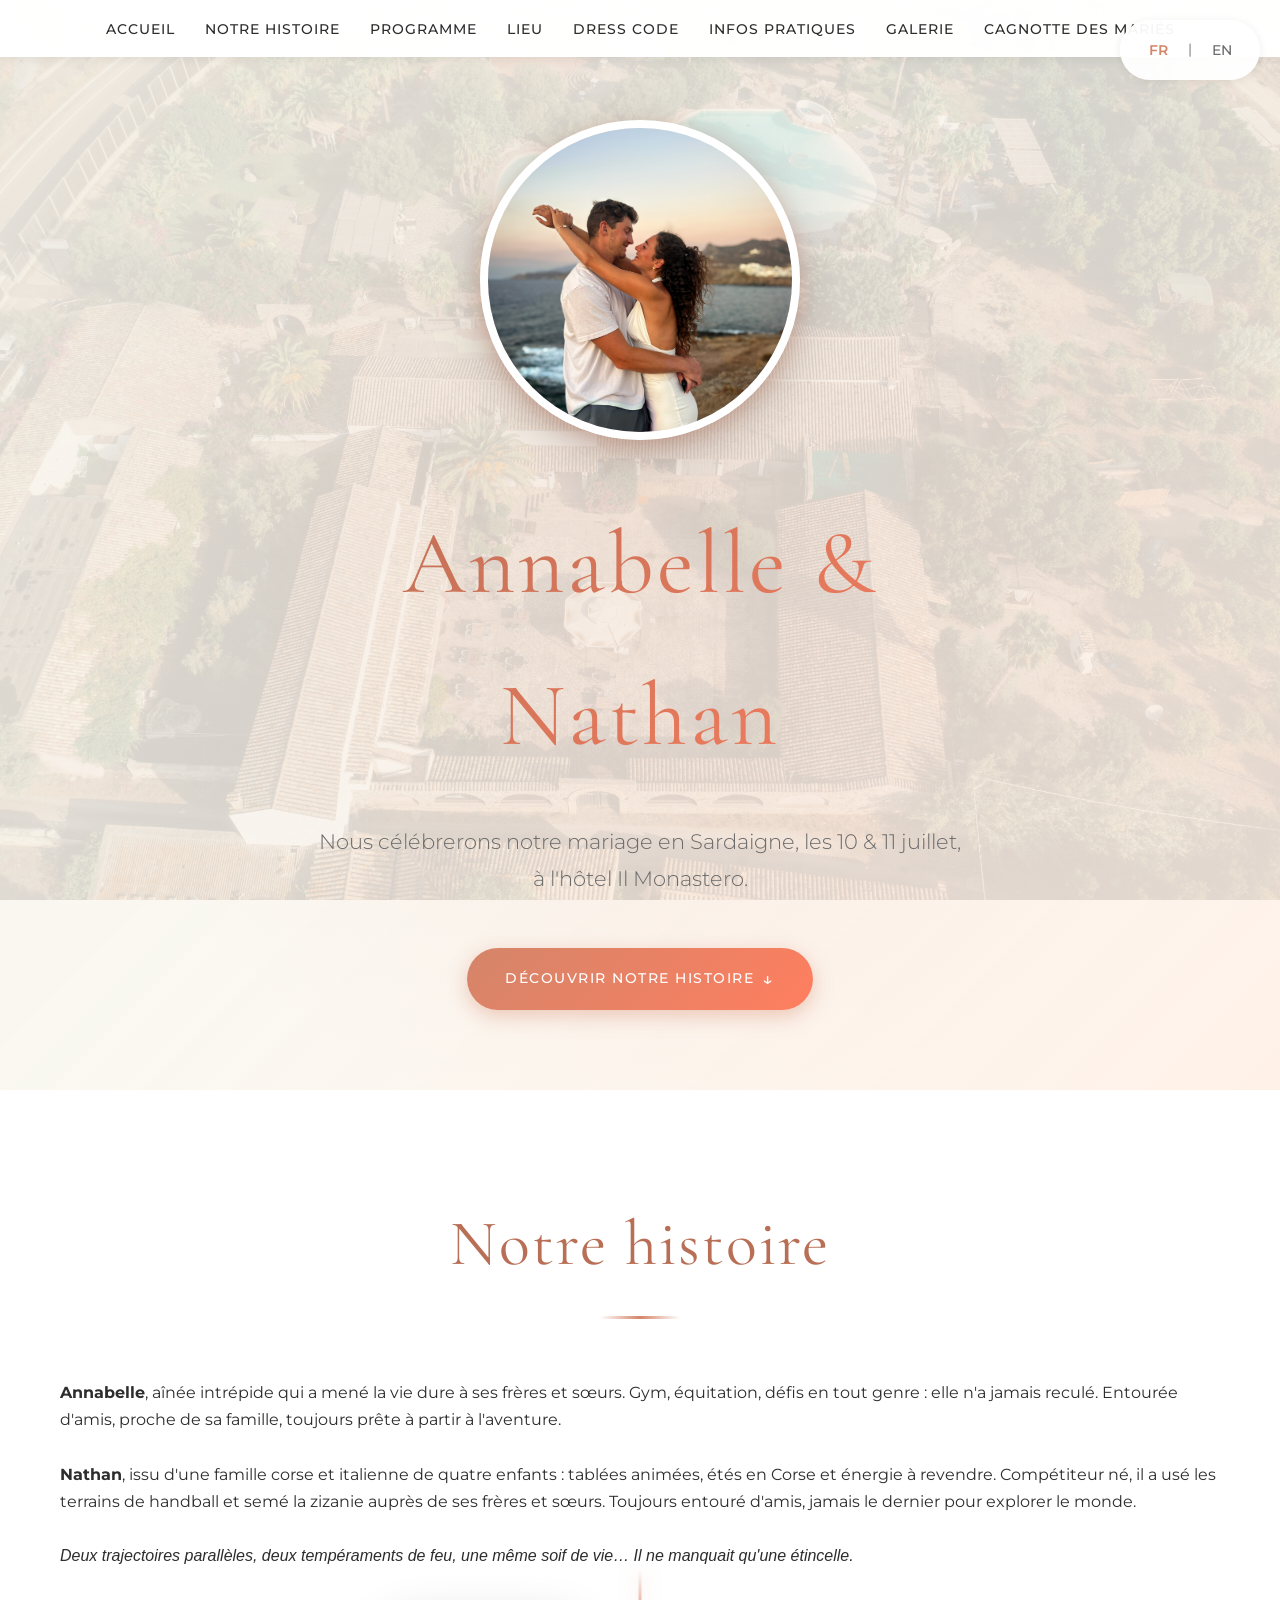
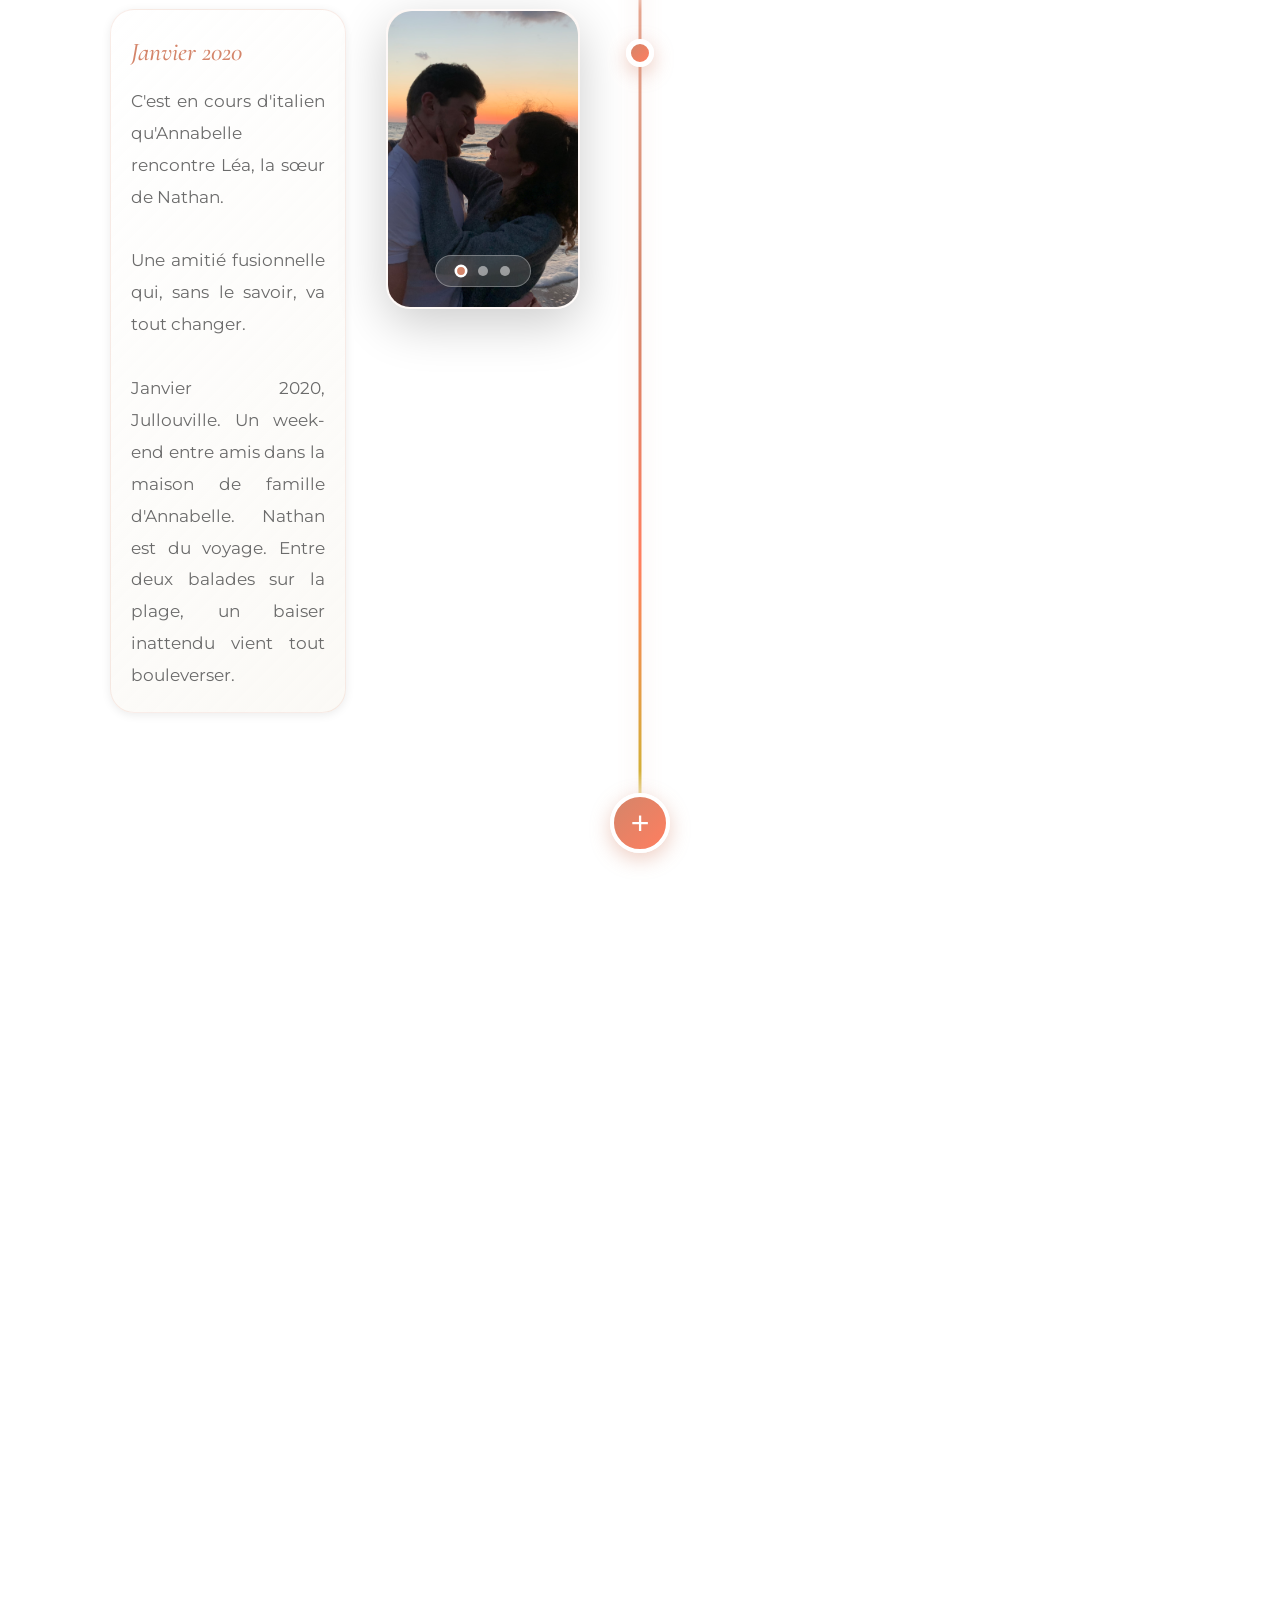
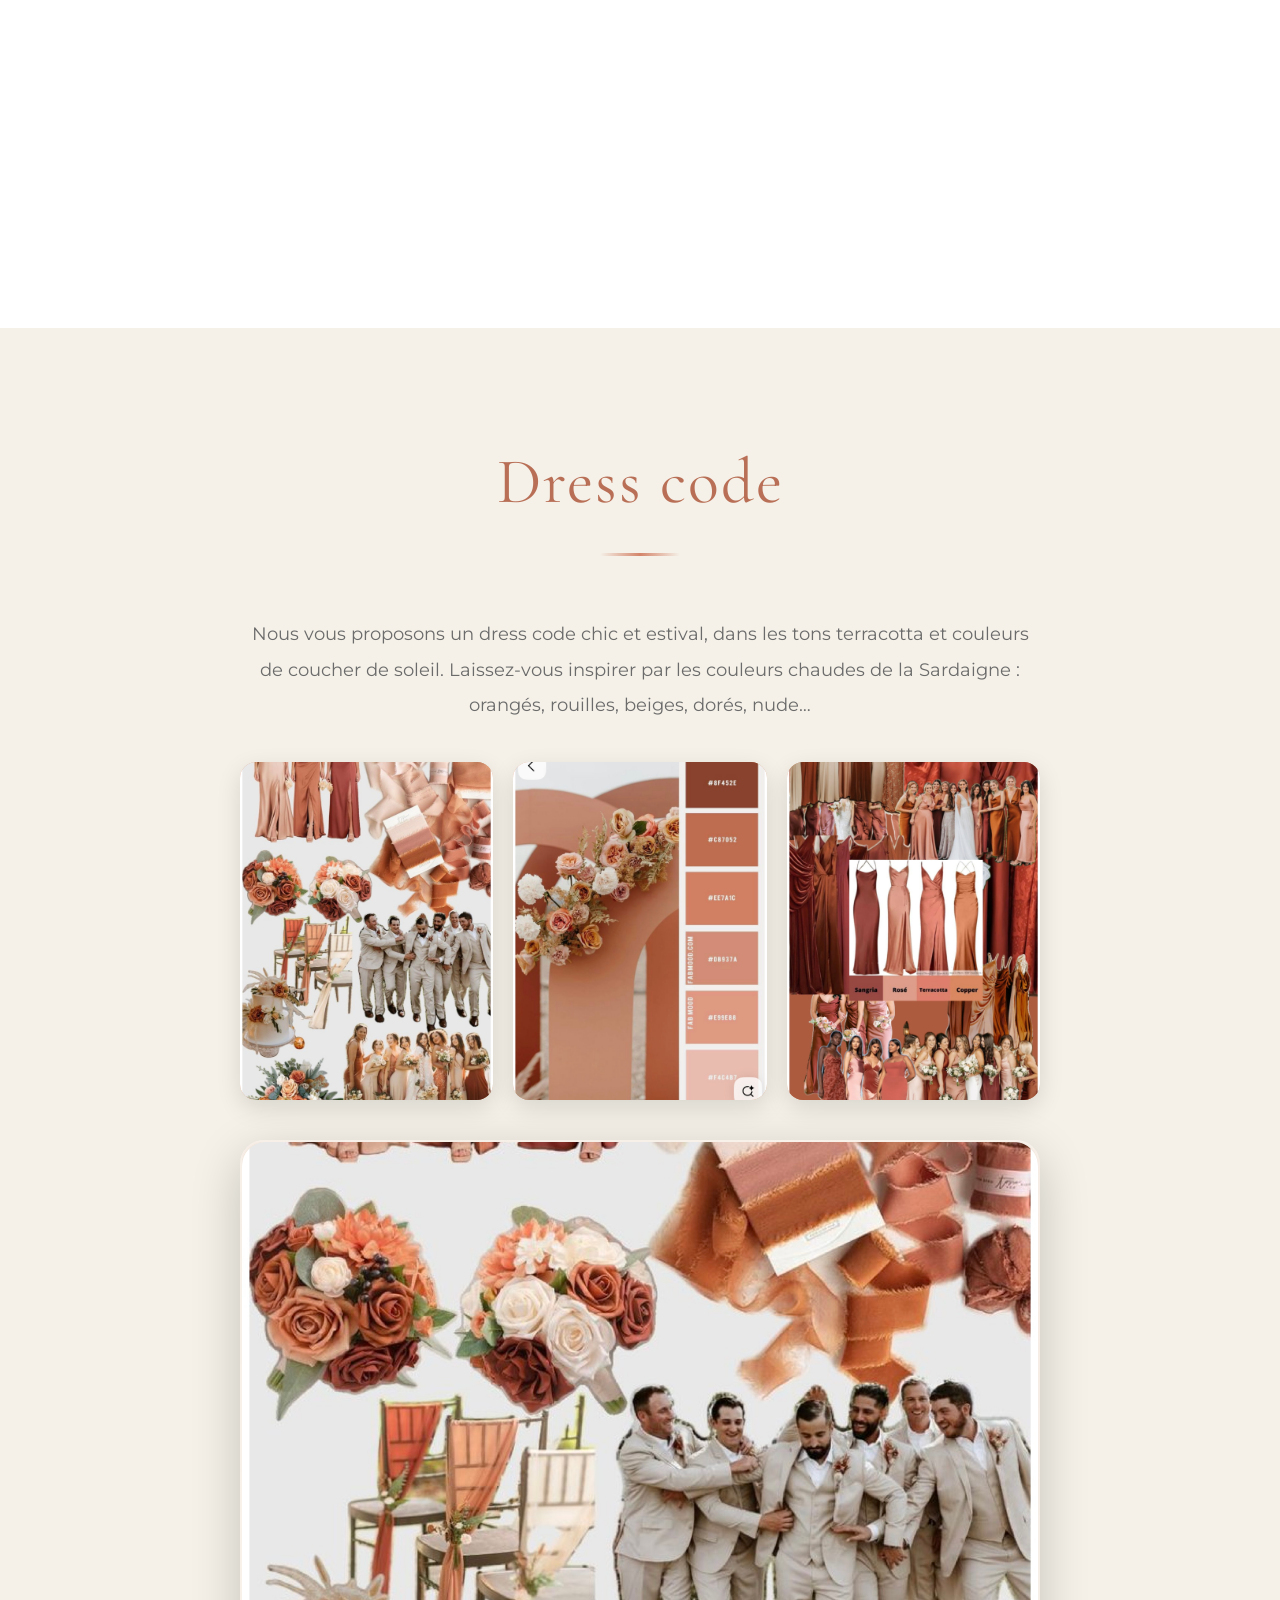
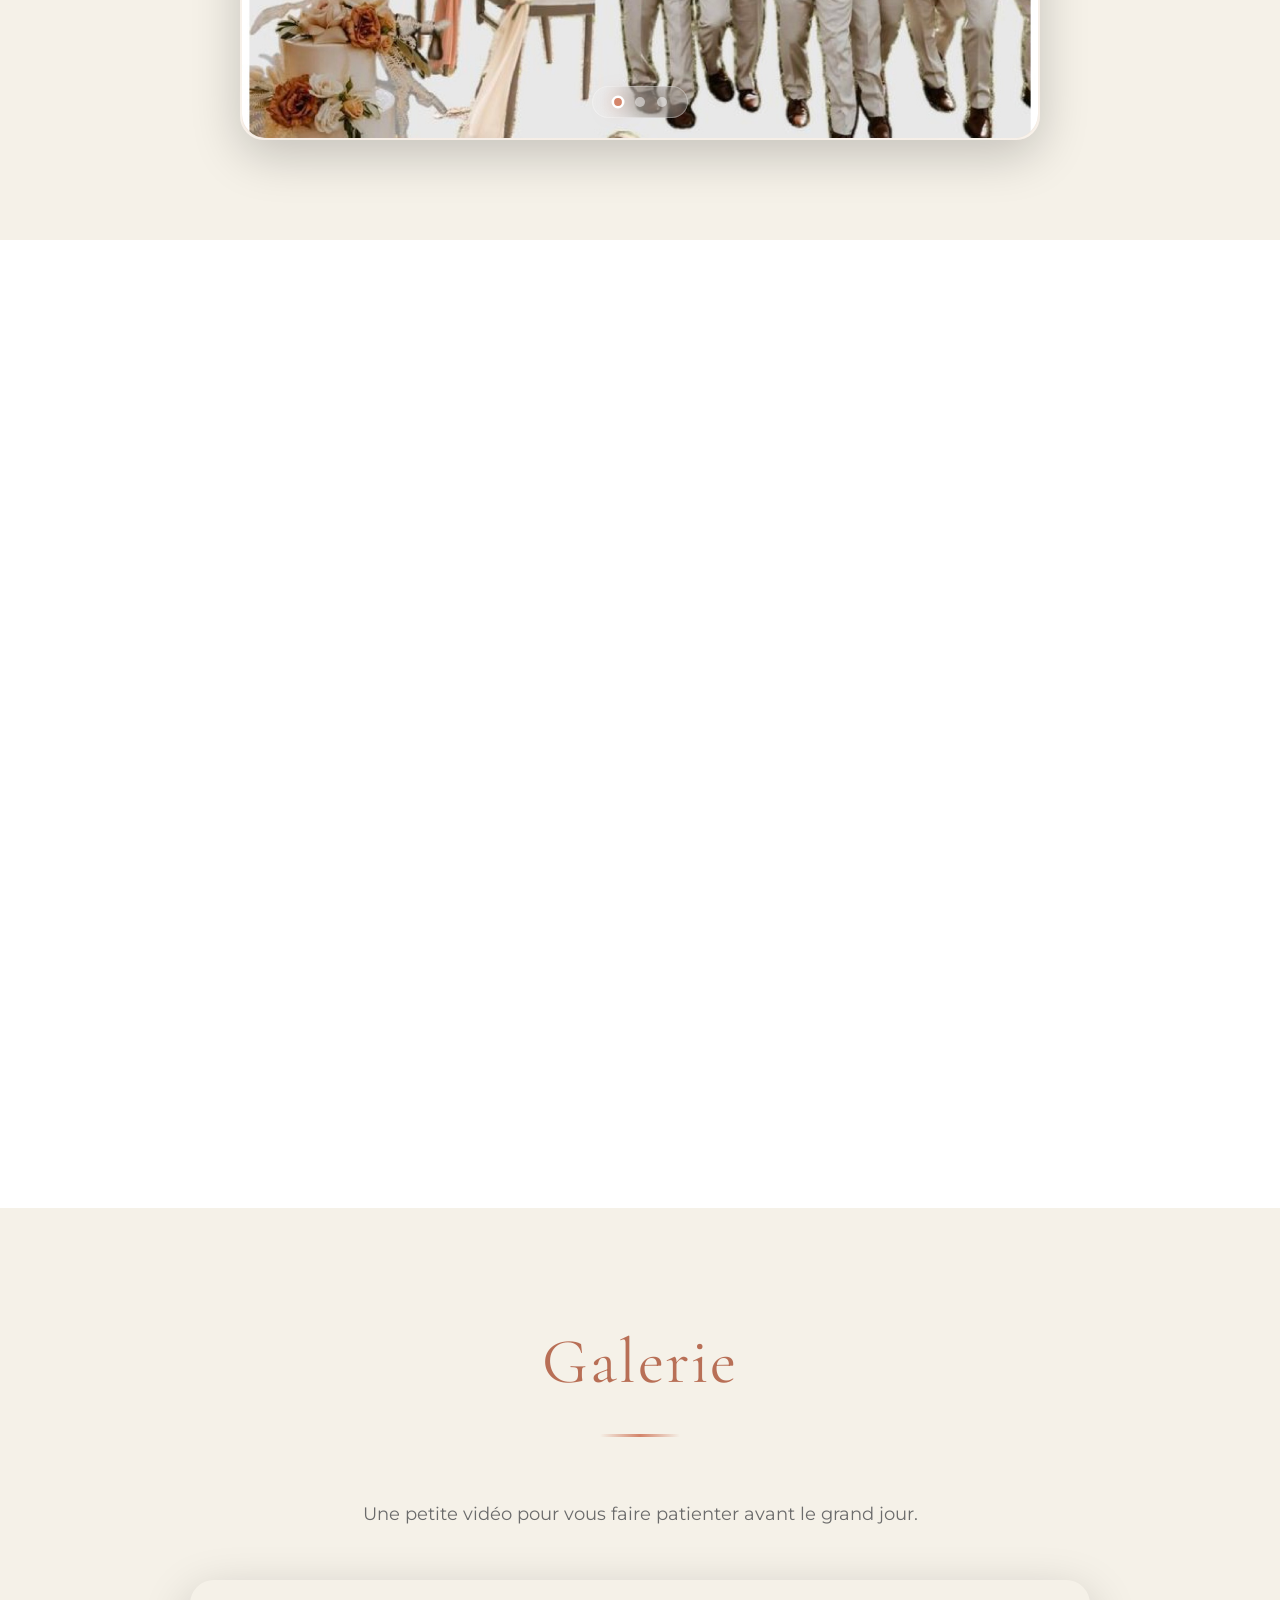
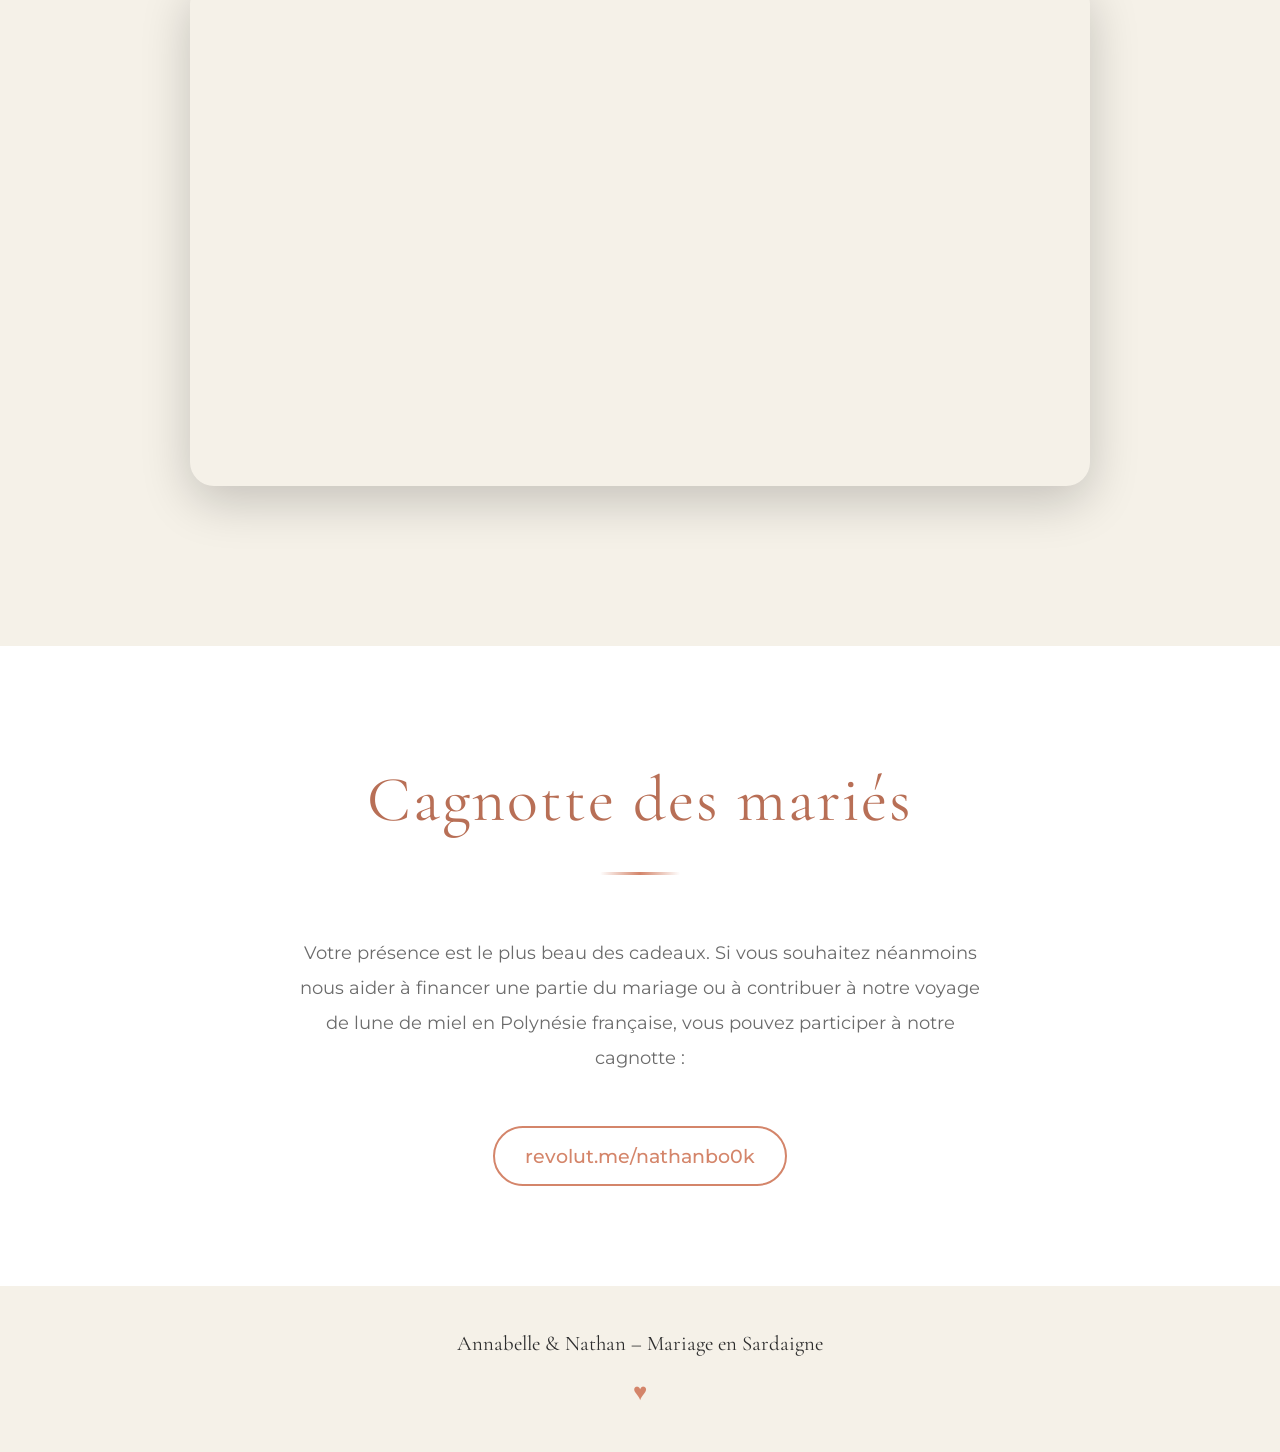
==== commit 917e2f81: "🕐 Cérémonie religieuse à 17h" ====
--- a/index.html
+++ b/index.html
@@ -77,20 +77,11 @@
                 <h1 class="hero-title lang-fr">Annabelle & Nathan</h1>
                 <h1 class="hero-title lang-en">Annabelle & Nathan</h1>
                 <p class="hero-subtitle lang-fr">
-                    Nous célébrerons notre mariage en Sardaigne, les 10 & 11 juillet, à <a
-                        href="https://maps.google.com/?q=Hotel+Il+Monastero,+Via+Delle+Sequoie+14,+Quartu+Sant'Elena,+Sardinia,+Italy"
-                        target="_blank" rel="noopener noreferrer" class="venue-link">l'hôtel Il Monastero</a>.
+                    Nous célébrerons notre mariage en Sardaigne, les 10 & 11 juillet, à l'hôtel Il Monastero.
                 </p>
                 <p class="hero-subtitle lang-en">
-                    We will celebrate our wedding in Sardinia on July 10th & 11th at <a
-                        href="https://maps.google.com/?q=Hotel+Il+Monastero,+Via+Delle+Sequoie+14,+Quartu+Sant'Elena,+Sardinia,+Italy"
-                        target="_blank" rel="noopener noreferrer" class="venue-link">Hotel Il Monastero</a>.
+                    We will celebrate our wedding in Sardinia on July 10th & 11th at Hotel Il Monastero.
                 </p>
-                <a href="https://maps.google.com/?q=Hotel+Il+Monastero,+Via+Delle+Sequoie+14,+Quartu+Sant'Elena,+Sardinia,+Italy"
-                    target="_blank" rel="noopener noreferrer" class="location-link">
-                    <span class="lang-fr">📍 Voir le lieu sur la carte</span>
-                    <span class="lang-en">📍 View location on map</span>
-                </a>
                 <a href="#story" class="scroll-btn">
                     <span class="lang-fr">Découvrir notre histoire</span>
                     <span class="lang-en">Discover our story</span>
@@ -463,15 +454,15 @@
                             <div class="schedule-day-info">
                                 <h3 class="schedule-day lang-fr">Vendredi</h3>
                                 <h3 class="schedule-day lang-en">Friday</h3>
-                                <p class="schedule-date lang-fr">10 Juillet</p>
-                                <p class="schedule-date lang-en">July 10th</p>
+                                <p class="schedule-date lang-fr">9 Juillet</p>
+                                <p class="schedule-date lang-en">July 9th</p>
                             </div>
                         </div>
                         <div class="schedule-content">
                             <div class="schedule-description lang-fr">
                                 <p class="schedule-intro">Arrivée en douceur</p>
                                 <ul class="schedule-list">
-                                    <li><span class="time-badge">16h00</span> Cérémonie religieuse (pour ceux qui
+                                    <li><span class="time-badge">17h00</span> Cérémonie religieuse (pour ceux qui
                                         souhaitent y assister)</li>
                                     <li>Arrivée des invités dans l'après-midi et en soirée</li>
                                     <li>Accès à la piscine et aux infrastructures de l'hôtel</li>
@@ -481,7 +472,7 @@
                             <div class="schedule-description lang-en">
                                 <p class="schedule-intro">Gentle arrival</p>
                                 <ul class="schedule-list">
-                                    <li><span class="time-badge">4:00 pm</span> Religious ceremony (for those who wish
+                                    <li><span class="time-badge">5:00 pm</span> Religious ceremony (for those who wish
                                         to attend)</li>
                                     <li>Guests arriving in the afternoon and evening</li>
                                     <li>Access to the hotel pool and facilities</li>
@@ -498,8 +489,8 @@
                             <div class="schedule-day-info">
                                 <h3 class="schedule-day lang-fr">Samedi</h3>
                                 <h3 class="schedule-day lang-en">Saturday</h3>
-                                <p class="schedule-date lang-fr">11 Juillet</p>
-                                <p class="schedule-date lang-en">July 11th</p>
+                                <p class="schedule-date lang-fr">10 Juillet</p>
+                                <p class="schedule-date lang-en">July 10th</p>
                             </div>
                         </div>
                         <div class="schedule-content">
@@ -534,8 +525,8 @@
                             <div class="schedule-day-info">
                                 <h3 class="schedule-day lang-fr">Dimanche</h3>
                                 <h3 class="schedule-day lang-en">Sunday</h3>
-                                <p class="schedule-date lang-fr">12 Juillet</p>
-                                <p class="schedule-date lang-en">July 12th</p>
+                                <p class="schedule-date lang-fr">11 Juillet</p>
+                                <p class="schedule-date lang-en">July 11th</p>
                             </div>
                         </div>
                         <div class="schedule-content">
@@ -572,20 +563,14 @@
                         <h3 class="venue-subtitle lang-fr">🏛️ Le lieu</h3>
                         <h3 class="venue-subtitle lang-en">🏛️ The Venue</h3>
                         <p class="lang-fr">
-                            Niché au cœur de la Sardaigne, <a
-                                href="https://maps.google.com/?q=Hotel+Il+Monastero,+Via+Delle+Sequoie+14,+Quartu+Sant'Elena,+Sardinia,+Italy"
-                                target="_blank" rel="noopener noreferrer" class="venue-link">l'hôtel Il Monastero</a>
-                            est un ancien monastère au charme
+                            Niché au cœur de la Sardaigne, l'hôtel Il Monastero est un ancien monastère au charme
                             intemporel. Jardins luxuriants, orangers parfumés et grande piscine tropicale :
                             l'endroit idéal pour un week-end hors du temps. Les chambres, chaleureuses et
                             authentiques, vous transporteront dans une ambiance méditerranéenne unique, à
                             quelques minutes seulement des plages aux eaux cristallines.
                         </p>
                         <p class="lang-en">
-                            Nestled in the heart of Sardinia, <a
-                                href="https://maps.google.com/?q=Hotel+Il+Monastero,+Via+Delle+Sequoie+14,+Quartu+Sant'Elena,+Sardinia,+Italy"
-                                target="_blank" rel="noopener noreferrer" class="venue-link">Hotel Il Monastero</a> is a
-                            former monastery with timeless
+                            Nestled in the heart of Sardinia, Hotel Il Monastero is a former monastery with timeless
                             charm. Lush gardens, fragrant orange trees and a large tropical pool: the perfect
                             setting for a weekend out of time. The warm and authentic rooms will transport you
                             to a unique Mediterranean atmosphere, just minutes away from crystal-clear beaches.
@@ -613,22 +598,27 @@
                         <h3 class="venue-subtitle lang-fr">✈️ Comment venir</h3>
                         <h3 class="venue-subtitle lang-en">✈️ How to Get There</h3>
                         <ul class="access-list lang-fr">
-                            <li><strong>Depuis l'aéroport de Cagliari :</strong> environ <strong>40 minutes</strong> en
-                                voiture, c'est l'option la plus pratique !</li>
+                            <li><strong>Depuis l'aéroport de Cagliari :</strong> environ <strong>40 minutes</strong>
+                                en voiture,
+                                c'est l'option la plus pratique !</li>
                             <li>🚗 <strong>Depuis l'aéroport d'Olbia :</strong> environ <strong>2h30 à 3h</strong> en
-                                voiture (trajet plus long, mais magnifiques routes panoramiques à travers l'île)</li>
+                                voiture
+                                (trajet plus long, mais magnifiques routes panoramiques à travers l'île)</li>
                             <li>⛴️ <strong>Depuis Porto Torres :</strong> environ <strong>2h30</strong> en voiture après
-                                le ferry, puis route pittoresque jusqu'à l'hôtel</li>
+                                le ferry,
+                                puis route pittoresque jusqu'à l'hôtel</li>
                             <li>🚐 <strong>Navettes :</strong> des navettes depuis l'aéroport de Cagliari pourront être
                                 organisées. Dites-nous si ça vous intéresse !</li>
                         </ul>
                         <ul class="access-list lang-en">
-                            <li><strong>From Cagliari airport:</strong> about <strong>40 minutes</strong> by car, the
-                                most convenient option!</li>
-                            <li>🚗 <strong>From Olbia airport:</strong> about <strong>2h30 to 3h</strong> by car (longer
-                                journey, but stunning scenic roads across the island)</li>
+                            <li><strong>From Cagliari airport:</strong> about <strong>40 minutes</strong> by car,
+                                the most convenient
+                                option!</li>
+                            <li>🚗 <strong>From Olbia airport:</strong> about <strong>2h30 to 3h</strong> by car
+                                (longer journey, but stunning scenic roads across the island)</li>
                             <li>⛴️ <strong>From Porto Torres:</strong> about <strong>2h30</strong> by car after the
-                                ferry, then a picturesque drive to the hotel</li>
+                                ferry,
+                                then a picturesque drive to the hotel</li>
                             <li>🚐 <strong>Shuttles:</strong> shuttles from Cagliari airport can be arranged. Let us
                                 know if you're interested!</li>
                         </ul>
@@ -638,19 +628,15 @@
                         <h3 class="venue-subtitle lang-fr">👨‍👩‍👧‍👦 Pour la famille</h3>
                         <h3 class="venue-subtitle lang-en">👨‍👩‍👧‍👦 For Family</h3>
                         <p class="lang-fr">
-                            Chers membres de la famille, une <strong>chambre vous est réservée</strong> à <a
-                                href="https://maps.google.com/?q=Hotel+Il+Monastero,+Via+Delle+Sequoie+14,+Quartu+Sant'Elena,+Sardinia,+Italy"
-                                target="_blank" rel="noopener noreferrer" class="venue-link">l'hôtel Il Monastero</a>
-                            pour les nuits du <strong>vendredi 10 et samedi 11 juillet</strong>. Le
+                            Chers membres de la famille, une <strong>chambre vous est réservée</strong> à l'hôtel Il
+                            Monastero
+                            pour les nuits du <strong>vendredi 9 et samedi 10 juillet</strong>. Le
                             <strong>petit-déjeuner est inclus</strong>
                             dans votre séjour. 🥐☕
                         </p>
                         <p class="lang-en">
-                            Dear family members, a <strong>room is reserved for you</strong> at <a
-                                href="https://maps.google.com/?q=Hotel+Il+Monastero,+Via+Delle+Sequoie+14,+Quartu+Sant'Elena,+Sardinia,+Italy"
-                                target="_blank" rel="noopener noreferrer" class="venue-link">Hotel Il Monastero</a>
-                            for the nights of <strong>Friday July 10th and Saturday July 11th</strong>.
-                            <strong>Breakfast
+                            Dear family members, a <strong>room is reserved for you</strong> at Hotel Il Monastero
+                            for the nights of <strong>Friday July 9th and Saturday July 10th</strong>. <strong>Breakfast
                                 is included</strong>
                             in your stay. 🥐☕
                         </p>
@@ -717,17 +703,13 @@
                         <h3 class="practical-title lang-fr">🏠 Hébergement</h3>
                         <h3 class="practical-title lang-en">🏠 Accommodation</h3>
                         <p class="lang-fr">
-                            <a href="https://maps.google.com/?q=Hotel+Il+Monastero,+Via+Delle+Sequoie+14,+Quartu+Sant'Elena,+Sardinia,+Italy"
-                                target="_blank" rel="noopener noreferrer" class="venue-link">L'hôtel Il Monastero</a> a
-                            été entièrement privatisé pour le week-end ! Les chambres sur place
+                            L'hôtel Il Monastero a été entièrement privatisé pour le week-end ! Les chambres sur place
                             sont réservées à la famille proche. Pour les autres invités, pas de panique : de nombreux
                             logements charmants et Airbnbs sont disponibles à proximité. On vous enverra nos
                             recommandations bientôt !
                         </p>
                         <p class="lang-en">
-                            <a href="https://maps.google.com/?q=Hotel+Il+Monastero,+Via+Delle+Sequoie+14,+Quartu+Sant'Elena,+Sardinia,+Italy"
-                                target="_blank" rel="noopener noreferrer" class="venue-link">Hotel Il Monastero</a> has
-                            been fully privatized for the weekend! On-site rooms are reserved
+                            Hotel Il Monastero has been fully privatized for the weekend! On-site rooms are reserved
                             for close family. For other guests, no worries: many charming accommodations and Airbnbs
                             are available nearby. We'll send you our recommendations soon!
                         </p>
--- a/style.css
+++ b/style.css
@@ -1,9 +1,14 @@
 /* ============================================
    SITE MARIAGE ANNABELLE & NATHAN
-   CSS Optimisé
+   CSS Optimisé et Simplifié
    ============================================ */
 
+/* ============================================
+   VARIABLES & RESET
+   ============================================ */
+
 :root {
+    /* Couleurs */
     --white: #fff;
     --beige: #f5f1e8;
     --terracotta: #d4856a;
@@ -14,18 +19,26 @@
     --accent: #c9956e;
     --gold: #d4af37;
     --sunset: #ff7e5f;
+
+    /* Typography */
     --font-serif: 'Cormorant Garamond', serif;
     --font-sans: 'Montserrat', sans-serif;
     --font-script: 'Dancing Script', cursive;
+
+    /* Spacing */
     --section-padding: 100px 20px;
     --container-max: 1200px;
     --radius: 16px;
     --radius-lg: 24px;
     --radius-full: 9999px;
+
+    /* Shadows */
     --shadow-sm: 0 2px 10px rgba(0, 0, 0, 0.08);
     --shadow-md: 0 8px 25px rgba(0, 0, 0, 0.12);
     --shadow-lg: 0 15px 50px rgba(0, 0, 0, 0.2);
     --shadow-terracotta: 0 6px 20px rgba(212, 133, 106, 0.4);
+
+    /* Transitions */
     --transition: 0.3s ease;
     --transition-slow: 0.4s cubic-bezier(0.4, 0, 0.2, 1);
 }
@@ -49,15 +62,6 @@
     background: var(--white);
     line-height: 1.7;
     overflow-x: hidden;
-}
-
-/* Language visibility */
-body:not(.lang-en) .lang-en {
-    display: none !important;
-}
-
-body.lang-en .lang-fr {
-    display: none !important;
 }
 
 /* ============================================
@@ -107,6 +111,15 @@
 .lang-separator {
     color: var(--text-light);
     font-size: 14px;
+}
+
+/* Language visibility */
+body:not(.lang-en) .lang-en {
+    display: none !important;
+}
+
+body.lang-en .lang-fr {
+    display: none !important;
 }
 
 /* ============================================
@@ -203,11 +216,33 @@
     display: flex;
     align-items: center;
     justify-content: center;
-    background: linear-gradient(135deg, rgba(245, 241, 232, 0.85), rgba(250, 247, 240, 0.8), rgba(255, 240, 230, 0.85)), url('assets/Hotel%20Il%20monastero.jpg') center/cover fixed;
-    padding: 80px 20px 60px;
+    background:
+        linear-gradient(135deg, rgba(245, 241, 232, 0.9), rgba(250, 247, 240, 0.85), rgba(255, 240, 230, 0.9)),
+        url('assets/Hotel Il monastero.jpg') center/cover fixed;
+    padding: 120px 20px 80px;
     text-align: center;
     position: relative;
     overflow: hidden;
+}
+
+.hero::before {
+    content: '';
+    position: absolute;
+    inset: 0;
+    background: radial-gradient(circle at center, rgba(212, 133, 106, 0.1) 0%, transparent 70%);
+    animation: pulse 15s ease-in-out infinite;
+}
+
+@keyframes pulse {
+
+    0%,
+    100% {
+        opacity: 0.5;
+    }
+
+    50% {
+        opacity: 0.8;
+    }
 }
 
 .hero-content {
@@ -218,16 +253,16 @@
 }
 
 .hero-photo {
-    margin-bottom: 25px;
+    margin-bottom: 40px;
     animation: fadeIn 1.5s ease;
 }
 
 .hero-couple-photo {
-    width: 260px;
-    height: 260px;
+    width: 320px;
+    height: 320px;
     border-radius: 50%;
     object-fit: cover;
-    border: 6px solid var(--white);
+    border: 8px solid var(--white);
     box-shadow: var(--shadow-lg), var(--shadow-terracotta);
     transition: all 0.5s cubic-bezier(0.4, 0, 0.2, 1);
 }
@@ -238,13 +273,13 @@
 
 .hero-title {
     font-family: var(--font-serif);
-    font-size: clamp(2.5rem, 6vw, 5rem);
+    font-size: clamp(3rem, 7vw, 6rem);
     font-weight: 400;
     background: linear-gradient(135deg, var(--terracotta-dark), var(--sunset));
     -webkit-background-clip: text;
     -webkit-text-fill-color: transparent;
     background-clip: text;
-    margin-bottom: 20px;
+    margin-bottom: 30px;
     letter-spacing: 3px;
 }
 
@@ -255,41 +290,7 @@
     font-weight: 300;
     line-height: 1.8;
     max-width: 650px;
-    margin: 0 auto 30px;
-}
-
-.location-link {
-    display: inline-block;
-    text-decoration: none;
-    font-family: var(--font-sans);
-    font-size: clamp(0.9rem, 2vw, 1rem);
-    font-weight: 400;
-    color: var(--terracotta);
-    margin-bottom: 20px;
-    padding: 10px 20px;
-    border: 1px solid var(--terracotta-light);
-    border-radius: var(--radius-full);
-    transition: all var(--transition);
-    opacity: 0.9;
-}
-
-.location-link:hover {
-    background: var(--terracotta);
-    color: var(--white);
-    opacity: 1;
-    transform: translateY(-2px);
-}
-
-.venue-link {
-    color: var(--terracotta);
-    text-decoration: none;
-    border-bottom: 1px dotted var(--terracotta-light);
-    transition: all var(--transition);
-}
-
-.venue-link:hover {
-    color: var(--terracotta-dark);
-    border-bottom-color: var(--terracotta);
+    margin: 0 auto 50px;
 }
 
 .scroll-btn {
@@ -307,6 +308,8 @@
     letter-spacing: 1.5px;
     transition: all var(--transition-slow);
     box-shadow: var(--shadow-terracotta);
+    position: relative;
+    overflow: hidden;
 }
 
 .scroll-btn:hover {
@@ -399,6 +402,7 @@
     border-radius: 2px;
 }
 
+/* Section backgrounds alternées */
 .story-section,
 .venue-section,
 .practical-section,
@@ -410,37 +414,6 @@
 .dresscode-section,
 .gallery-section {
     background: var(--beige);
-}
-
-/* ============================================
-   STORY INTRO
-   ============================================ */
-
-.story-intro {
-    max-width: 800px;
-    margin: 0 auto 60px;
-    padding: 40px;
-    background: linear-gradient(135deg, rgba(245, 241, 232, 0.6), rgba(255, 255, 255, 0.8));
-    border-radius: var(--radius-lg);
-    text-align: center;
-    font-family: var(--font-serif);
-    font-size: 1.15rem;
-    line-height: 1.9;
-    color: var(--text-dark);
-    box-shadow: var(--shadow-sm);
-}
-
-.story-intro strong {
-    color: var(--terracotta-dark);
-    font-weight: 600;
-}
-
-.story-intro em {
-    display: block;
-    margin-top: 10px;
-    font-style: italic;
-    color: var(--terracotta);
-    font-size: 1.1rem;
 }
 
 /* ============================================
@@ -464,6 +437,7 @@
     background: linear-gradient(180deg, transparent 0%, var(--terracotta-light) 5%, var(--terracotta) 40%, var(--sunset) 70%, var(--gold) 95%, transparent 100%);
     transform: translateX(-50%);
     border-radius: 3px;
+    box-shadow: 0 0 20px rgba(212, 133, 106, 0.3);
 }
 
 .timeline-item {
@@ -494,6 +468,7 @@
     }
 }
 
+/* Stagger animation */
 .timeline-item:nth-child(1) {
     animation-delay: 0.1s;
 }
@@ -518,12 +493,14 @@
     animation-delay: 0.6s;
 }
 
+/* Hidden state */
 .timeline-item.hidden,
 .timeline-reveal-btn.hidden,
 .timeline-end.hidden {
     display: none !important;
 }
 
+/* Reveal Button */
 .timeline-reveal-btn {
     display: flex;
     justify-content: center;
@@ -654,6 +631,7 @@
     text-align: justify;
 }
 
+/* Timeline End */
 .timeline-end {
     position: relative;
     text-align: center;
@@ -699,12 +677,14 @@
 .carousel-container {
     position: relative;
     width: 100%;
-    padding-bottom: 75%;
+    aspect-ratio: 4/3;
+    min-height: 300px;
     border-radius: var(--radius-lg);
     overflow: hidden;
     box-shadow: var(--shadow-lg);
-    background: #f5f1e8;
+    background: linear-gradient(135deg, rgba(212, 133, 106, 0.1), rgba(255, 126, 95, 0.05));
     border: 2px solid rgba(255, 255, 255, 0.3);
+    transition: all 0.6s cubic-bezier(0.4, 0, 0.2, 1);
 }
 
 .carousel-container:hover {
@@ -713,29 +693,41 @@
 }
 
 .carousel-track {
+    width: 100%;
+    height: 100%;
+    min-height: 300px;
+    overflow: hidden;
+    border-radius: var(--radius-lg);
+    position: relative;
+    background: linear-gradient(135deg, #f5f1e8 0%, #e8e4db 100%);
+}
+
+.carousel-img {
+    width: 100%;
+    height: 100%;
+    object-fit: cover;
     position: absolute;
     top: 0;
     left: 0;
-    width: 100%;
-    height: 100%;
-    overflow: hidden;
-}
-
-.carousel-img {
-    position: absolute;
-    top: 0;
-    left: 0;
-    width: 100%;
-    height: 100%;
-    object-fit: cover;
     opacity: 0;
     transition: opacity 0.5s ease-in-out;
     cursor: pointer;
-}
-
-.carousel-img:first-child,
+    z-index: 1;
+    display: block;
+}
+
+.carousel-img:first-child {
+    opacity: 1;
+    z-index: 2;
+}
+
 .carousel-img.active {
-    opacity: 1;
+    opacity: 1 !important;
+    z-index: 2 !important;
+}
+
+.carousel-img.active:hover {
+    filter: brightness(1.05);
 }
 
 .carousel-location {
@@ -772,7 +764,11 @@
     justify-content: center;
     transition: all var(--transition-slow);
     box-shadow: var(--shadow-sm);
-    opacity: 0.9;
+    opacity: 0;
+}
+
+.carousel-container:hover .carousel-btn {
+    opacity: 1;
 }
 
 .carousel-btn.prev {
@@ -1074,11 +1070,10 @@
 }
 
 /* ============================================
-   VENUE, DRESSCODE, PRACTICAL, GALLERY, GIFT
+   VENUE SECTION
    ============================================ */
 
-.venue-content,
-.gift-content {
+.venue-content {
     max-width: 800px;
     margin: 0 auto;
 }
@@ -1087,8 +1082,7 @@
     margin-bottom: 50px;
 }
 
-.venue-subtitle,
-.practical-title {
+.venue-subtitle {
     font-family: var(--font-serif);
     font-size: clamp(1.4rem, 3vw, 1.8rem);
     color: var(--terracotta);
@@ -1096,8 +1090,7 @@
     text-align: center;
 }
 
-.venue-content p,
-.practical-card p {
+.venue-content p {
     font-size: clamp(1rem, 2vw, 1.1rem);
     color: var(--text-light);
     line-height: 1.9;
@@ -1120,11 +1113,15 @@
 }
 
 .access-list li::before {
-    content: '•';
+    content: '✈';
     position: absolute;
     left: 0;
     color: var(--terracotta);
 }
+
+/* ============================================
+   DRESS CODE SECTION
+   ============================================ */
 
 .dresscode-content {
     max-width: 800px;
@@ -1144,26 +1141,6 @@
     grid-template-columns: repeat(auto-fit, minmax(180px, 1fr));
     gap: 20px;
     margin: 40px 0;
-}
-
-/* Desktop: afficher grille, cacher carousel */
-.dresscode-desktop {
-    display: grid;
-}
-
-.dresscode-mobile {
-    display: none;
-}
-
-/* Carousel dresscode spécifique */
-.dresscode-carousel {
-    max-width: 350px;
-    margin: 40px auto;
-}
-
-.dresscode-carousel .carousel-container {
-    padding-bottom: 133%;
-    /* Aspect ratio 3:4 */
 }
 
 .dresscode-placeholder {
@@ -1191,6 +1168,10 @@
 .dresscode-placeholder:hover img {
     transform: scale(1.05);
 }
+
+/* ============================================
+   PRACTICAL INFORMATION
+   ============================================ */
 
 .practical-grid {
     display: grid;
@@ -1229,6 +1210,25 @@
     transform: scaleX(1);
 }
 
+.practical-title {
+    font-family: var(--font-serif);
+    font-size: clamp(1.3rem, 2.5vw, 1.5rem);
+    color: var(--terracotta);
+    margin-bottom: 15px;
+    text-align: center;
+}
+
+.practical-card p {
+    font-size: clamp(0.95rem, 2vw, 1.05rem);
+    color: var(--text-light);
+    line-height: 1.8;
+    text-align: center;
+}
+
+/* ============================================
+   GALLERY SECTION
+   ============================================ */
+
 .gallery-intro {
     font-size: clamp(1rem, 2vw, 1.15rem);
     color: var(--text-light);
@@ -1294,12 +1294,53 @@
     transform: scale(1.08);
 }
 
+.photo-item::before {
+    content: '';
+    position: absolute;
+    inset: 0;
+    background: linear-gradient(135deg, rgba(212, 133, 106, 0.2), rgba(201, 149, 110, 0.2));
+    opacity: 0;
+    transition: opacity var(--transition);
+    z-index: 1;
+}
+
+.photo-item:hover::before {
+    opacity: 1;
+}
+
+.photo-item::after {
+    content: '🔍';
+    position: absolute;
+    top: 50%;
+    left: 50%;
+    transform: translate(-50%, -50%) scale(0);
+    font-size: 3rem;
+    color: white;
+    text-shadow: 0 2px 10px rgba(0, 0, 0, 0.5);
+    transition: transform var(--transition);
+    z-index: 2;
+    pointer-events: none;
+}
+
+.photo-item:hover::after {
+    transform: translate(-50%, -50%) scale(1);
+}
+
+/* ============================================
+   GIFT FUND SECTION
+   ============================================ */
+
+.gift-content {
+    max-width: 700px;
+    margin: 0 auto;
+    text-align: center;
+}
+
 .gift-intro {
     font-size: clamp(1rem, 2vw, 1.1rem);
     color: var(--text-light);
     line-height: 2;
     margin-bottom: 40px;
-    text-align: center;
 }
 
 .gift-options {
@@ -1352,7 +1393,7 @@
 }
 
 /* ============================================
-   RESPONSIVE
+   RESPONSIVE DESIGN
    ============================================ */
 
 @media (max-width: 968px) {
@@ -1461,18 +1502,13 @@
     }
 
     .hero {
-        padding: 90px 15px 50px;
+        padding: 100px 15px 60px;
         background-attachment: scroll;
     }
 
     .hero-couple-photo {
-        width: 220px;
-        height: 220px;
-    }
-
-    .location-link {
-        font-size: 0.85rem;
-        padding: 8px 16px;
+        width: 250px;
+        height: 250px;
     }
 
     .schedule-grid {
@@ -1480,17 +1516,26 @@
         gap: 25px;
     }
 
+    .schedule-header {
+        padding: 25px 20px 20px;
+    }
+
+    .schedule-icon {
+        font-size: 2.8rem;
+    }
+
+    .schedule-content {
+        padding: 20px;
+    }
+
     .practical-grid {
         grid-template-columns: 1fr;
     }
 
-    /* Mobile: cacher grille, afficher carousel */
-    .dresscode-desktop {
-        display: none !important;
-    }
-
-    .dresscode-mobile {
-        display: block !important;
+    .dresscode-gallery {
+        grid-template-columns: 1fr;
+        max-width: 350px;
+        margin: 40px auto;
     }
 
     .photo-grid {
@@ -1502,6 +1547,7 @@
         width: 38px;
         height: 38px;
         font-size: 20px;
+        opacity: 0.9;
     }
 
     .carousel-btn.prev {
@@ -1510,6 +1556,22 @@
 
     .carousel-btn.next {
         right: 8px;
+    }
+
+    .carousel-dots {
+        bottom: 12px;
+        gap: 8px;
+        padding: 8px 16px;
+    }
+
+    .carousel-dots .dot {
+        width: 8px;
+        height: 8px;
+    }
+
+    .carousel-location {
+        font-size: 18px;
+        bottom: -40px;
     }
 
     .lightbox-close {
@@ -1564,23 +1626,18 @@
     }
 
     .hero {
-        padding: 80px 10px 40px;
+        padding: 90px 10px 50px;
     }
 
     .hero-couple-photo {
-        width: 180px;
-        height: 180px;
-        border-width: 5px;
+        width: 200px;
+        height: 200px;
+        border-width: 6px;
     }
 
     .scroll-btn {
-        font-size: 11px;
-        padding: 10px 20px;
-    }
-
-    .location-link {
-        font-size: 0.8rem;
-        padding: 6px 12px;
+        font-size: 12px;
+        padding: 12px 24px;
     }
 
     .section {
@@ -1610,6 +1667,18 @@
         padding: 15px;
     }
 
+    .schedule-header {
+        padding: 25px 15px 20px;
+    }
+
+    .schedule-content {
+        padding: 20px 15px;
+    }
+
+    .practical-card {
+        padding: 25px 20px;
+    }
+
     .photo-grid {
         grid-template-columns: 1fr;
         gap: 12px;
@@ -1671,6 +1740,7 @@
     }
 }
 
+/* Touch devices - always show carousel buttons */
 @media (hover: none) and (pointer: coarse) {
     .carousel-btn {
         opacity: 1;
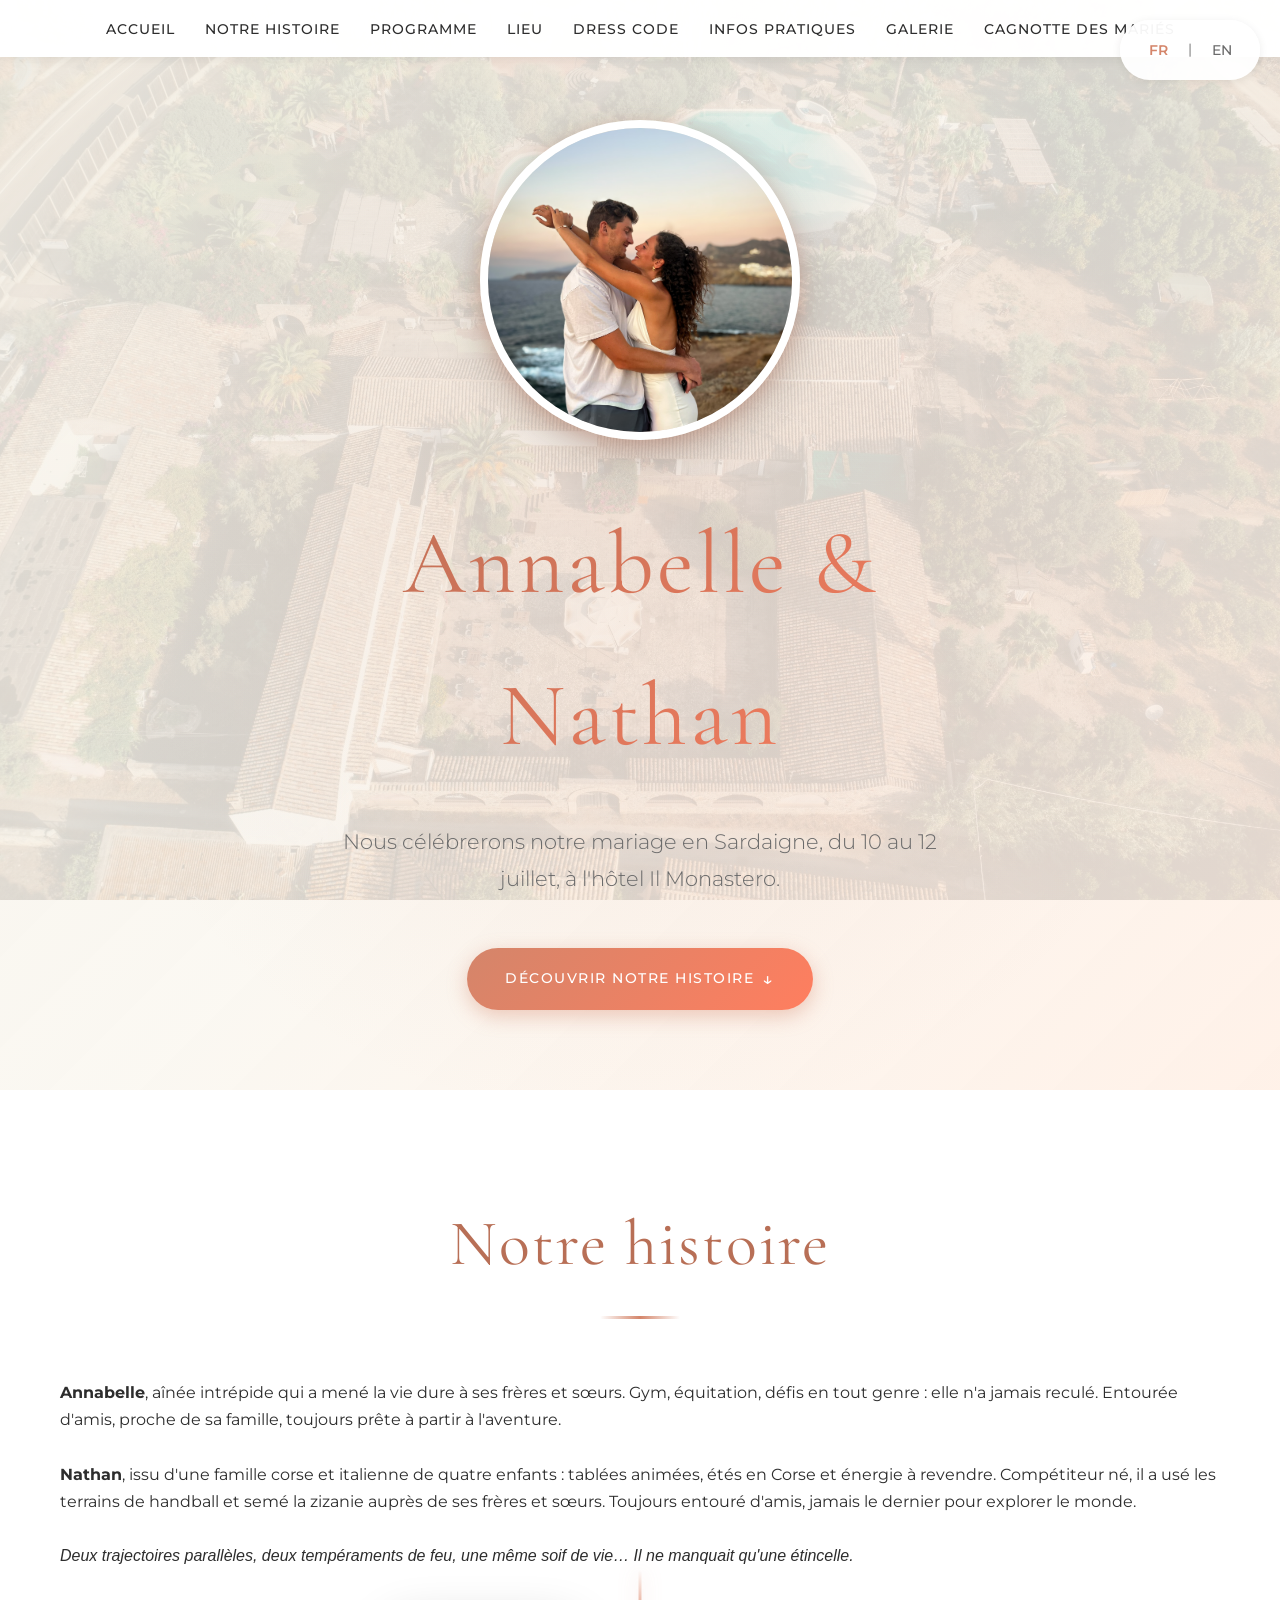
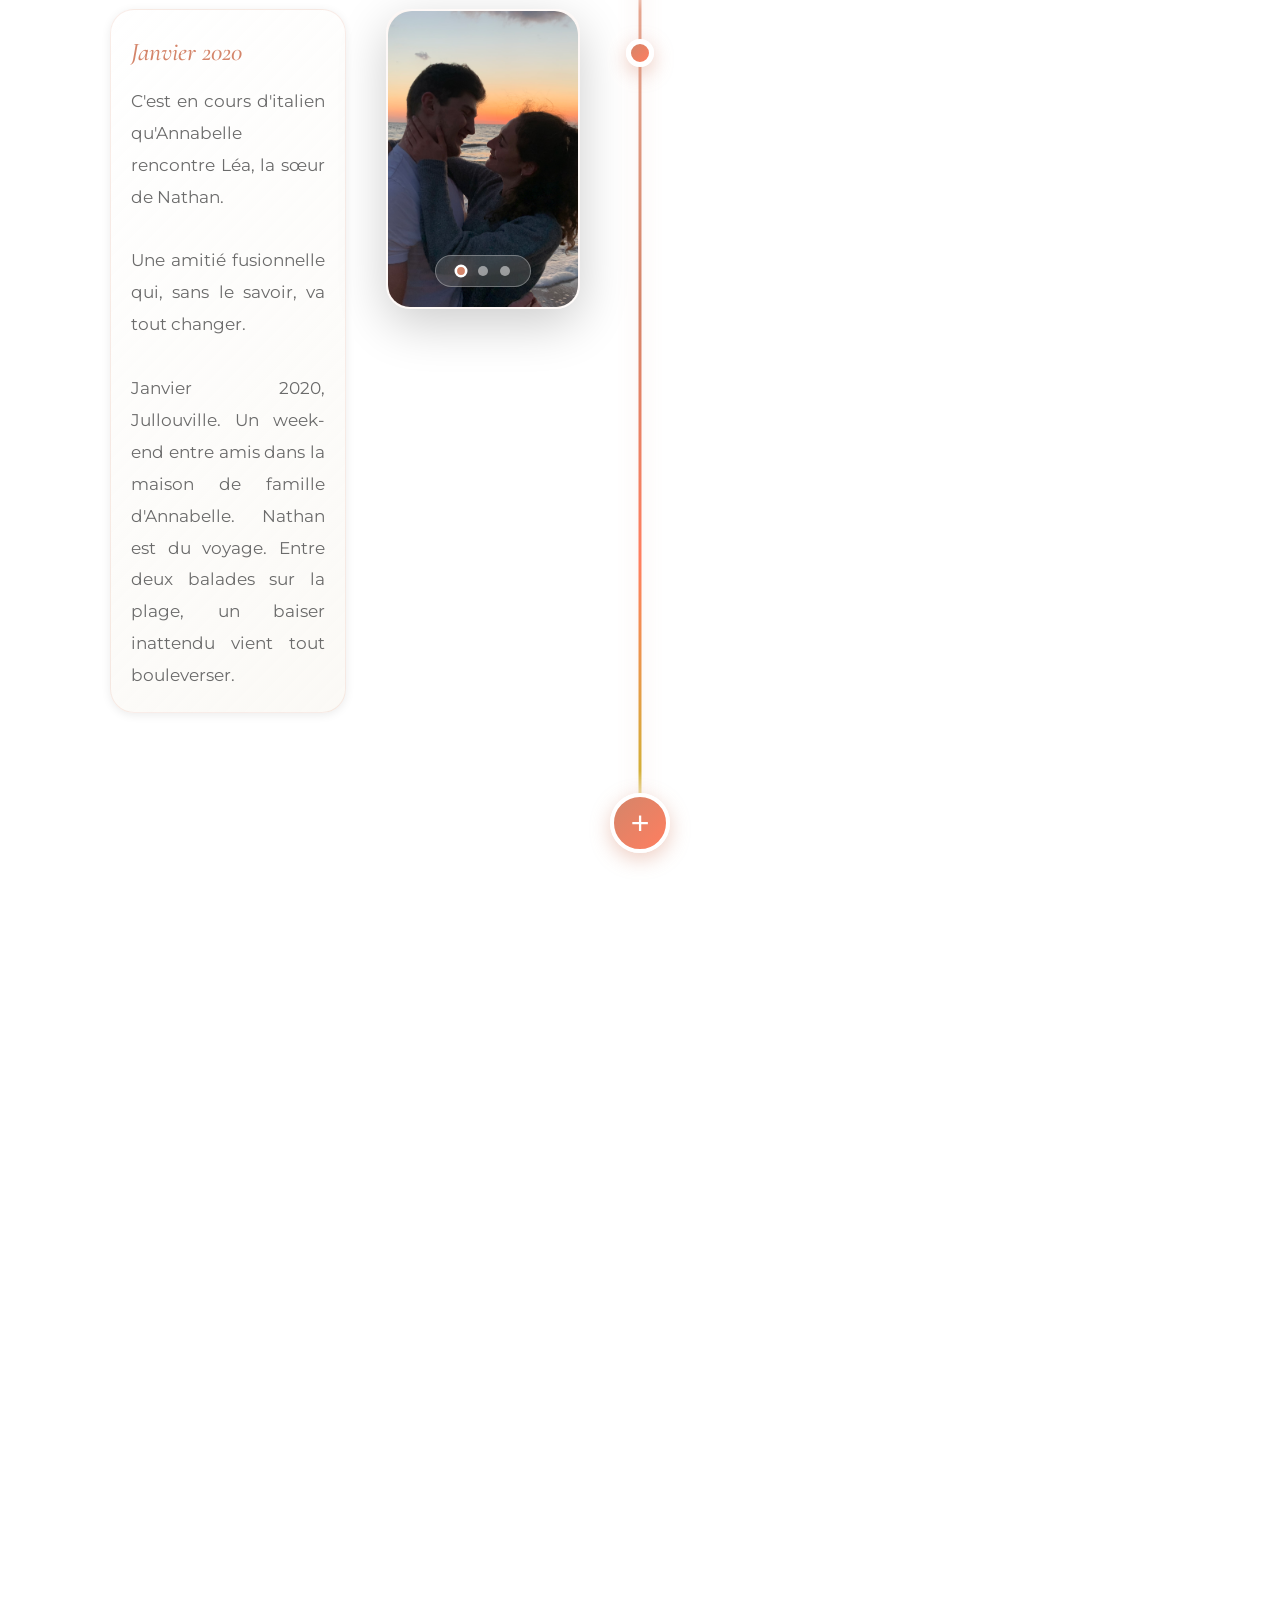
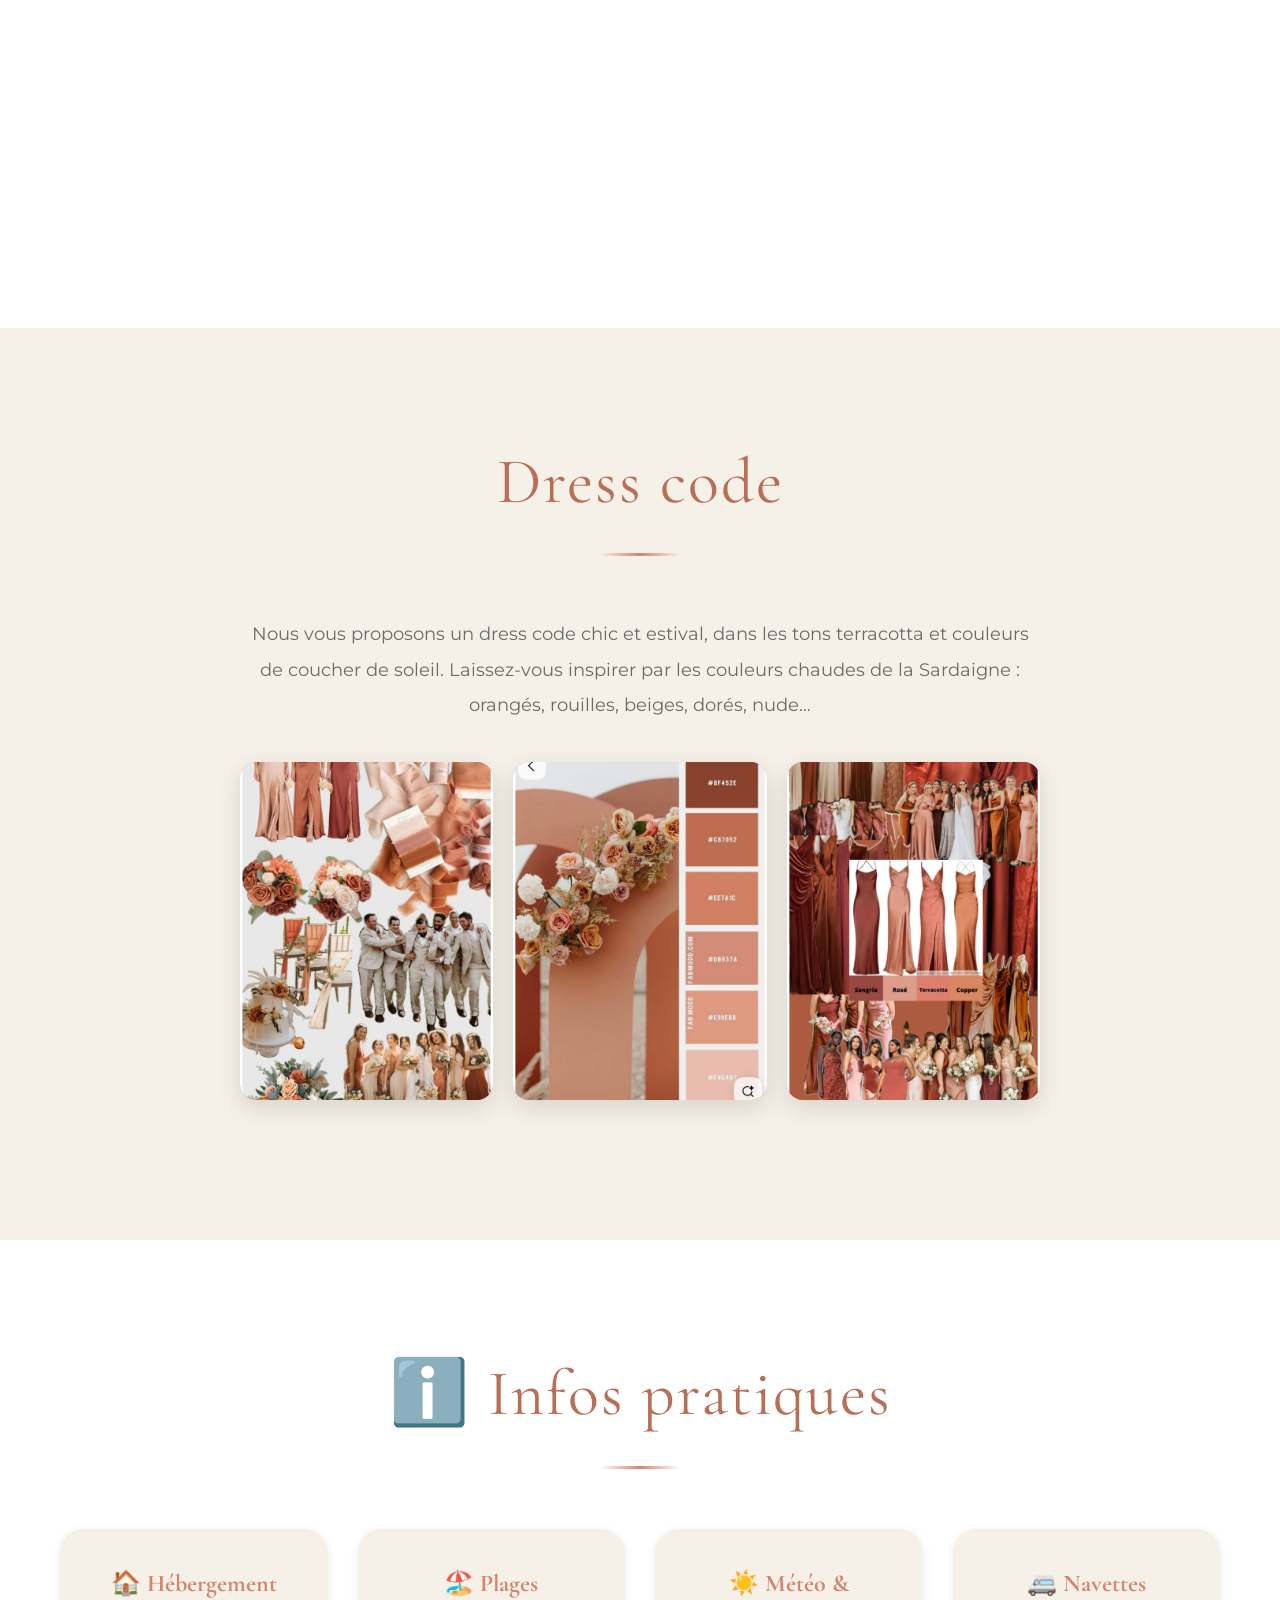
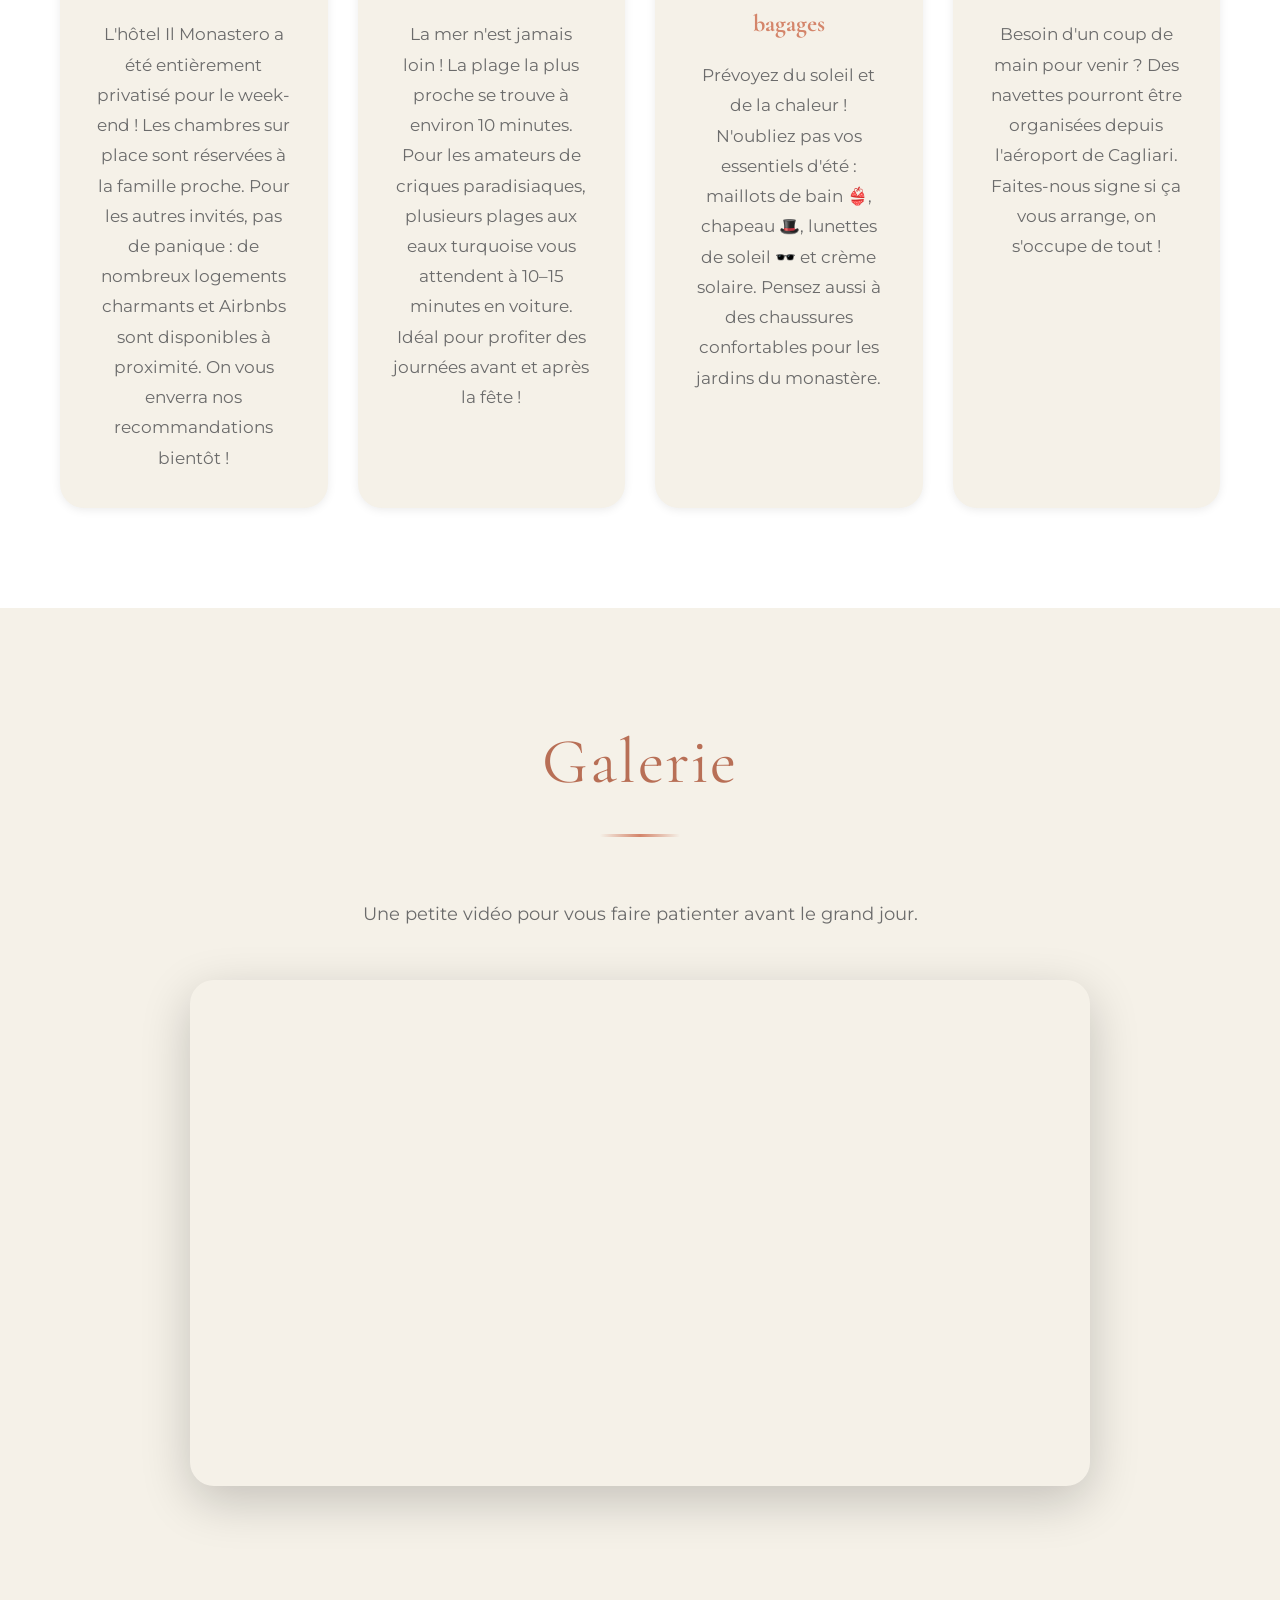
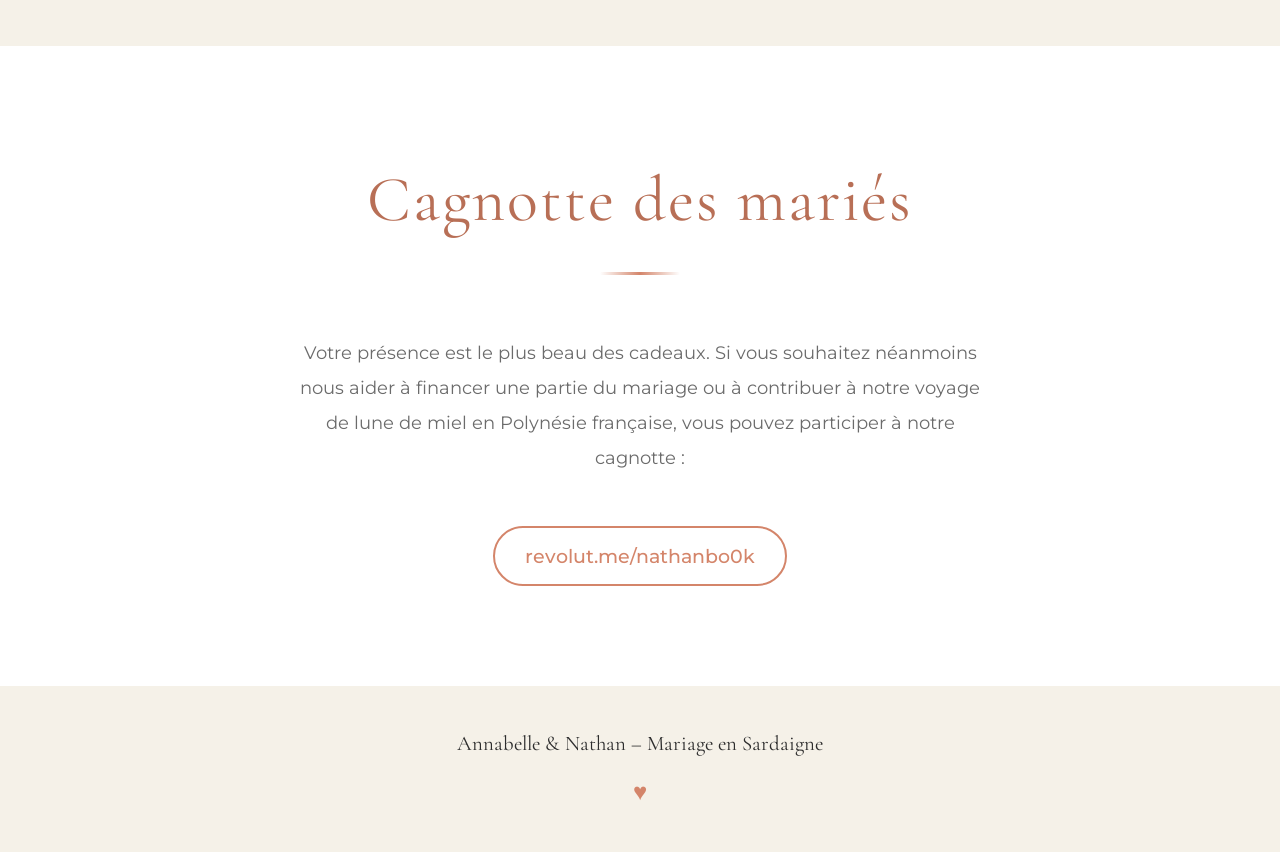
==== commit 041d5977: "📅 Correction dates: du 10 au 12 juillet" ====
--- a/index.html
+++ b/index.html
@@ -4,7 +4,7 @@
 <head>
     <meta charset="UTF-8">
     <meta name="viewport" content="width=device-width, initial-scale=1.0">
-    <meta name="description" content="Site de mariage d'Annabelle & Nathan - 10 & 11 juillet en Sardaigne">
+    <meta name="description" content="Site de mariage d'Annabelle & Nathan - Du 10 au 12 juillet en Sardaigne">
     <title>Annabelle & Nathan - Mariage en Sardaigne</title>
     <link rel="stylesheet" href="style.css">
     <link rel="preconnect" href="https://fonts.googleapis.com">
@@ -77,10 +77,10 @@
                 <h1 class="hero-title lang-fr">Annabelle & Nathan</h1>
                 <h1 class="hero-title lang-en">Annabelle & Nathan</h1>
                 <p class="hero-subtitle lang-fr">
-                    Nous célébrerons notre mariage en Sardaigne, les 10 & 11 juillet, à l'hôtel Il Monastero.
+                    Nous célébrerons notre mariage en Sardaigne, du 10 au 12 juillet, à l'hôtel Il Monastero.
                 </p>
                 <p class="hero-subtitle lang-en">
-                    We will celebrate our wedding in Sardinia on July 10th & 11th at Hotel Il Monastero.
+                    We will celebrate our wedding in Sardinia, from July 10th to 12th, at Hotel Il Monastero.
                 </p>
                 <a href="#story" class="scroll-btn">
                     <span class="lang-fr">Découvrir notre histoire</span>
@@ -454,8 +454,8 @@
                             <div class="schedule-day-info">
                                 <h3 class="schedule-day lang-fr">Vendredi</h3>
                                 <h3 class="schedule-day lang-en">Friday</h3>
-                                <p class="schedule-date lang-fr">9 Juillet</p>
-                                <p class="schedule-date lang-en">July 9th</p>
+                                <p class="schedule-date lang-fr">10 Juillet</p>
+                                <p class="schedule-date lang-en">July 10th</p>
                             </div>
                         </div>
                         <div class="schedule-content">
@@ -489,8 +489,8 @@
                             <div class="schedule-day-info">
                                 <h3 class="schedule-day lang-fr">Samedi</h3>
                                 <h3 class="schedule-day lang-en">Saturday</h3>
-                                <p class="schedule-date lang-fr">10 Juillet</p>
-                                <p class="schedule-date lang-en">July 10th</p>
+                                <p class="schedule-date lang-fr">11 Juillet</p>
+                                <p class="schedule-date lang-en">July 11th</p>
                             </div>
                         </div>
                         <div class="schedule-content">
@@ -525,8 +525,8 @@
                             <div class="schedule-day-info">
                                 <h3 class="schedule-day lang-fr">Dimanche</h3>
                                 <h3 class="schedule-day lang-en">Sunday</h3>
-                                <p class="schedule-date lang-fr">11 Juillet</p>
-                                <p class="schedule-date lang-en">July 11th</p>
+                                <p class="schedule-date lang-fr">12 Juillet</p>
+                                <p class="schedule-date lang-en">July 12th</p>
                             </div>
                         </div>
                         <div class="schedule-content">
@@ -630,13 +630,14 @@
                         <p class="lang-fr">
                             Chers membres de la famille, une <strong>chambre vous est réservée</strong> à l'hôtel Il
                             Monastero
-                            pour les nuits du <strong>vendredi 9 et samedi 10 juillet</strong>. Le
+                            pour les nuits du <strong>vendredi 10 et samedi 11 juillet</strong>. Le
                             <strong>petit-déjeuner est inclus</strong>
                             dans votre séjour. 🥐☕
                         </p>
                         <p class="lang-en">
                             Dear family members, a <strong>room is reserved for you</strong> at Hotel Il Monastero
-                            for the nights of <strong>Friday July 9th and Saturday July 10th</strong>. <strong>Breakfast
+                            for the nights of <strong>Friday July 10th and Saturday July 11th</strong>.
+                            <strong>Breakfast
                                 is included</strong>
                             in your stay. 🥐☕
                         </p>
--- a/style.css
+++ b/style.css
@@ -1143,6 +1143,15 @@
     margin: 40px 0;
 }
 
+/* Desktop: grille visible, carousel caché */
+.dresscode-desktop {
+    display: grid;
+}
+
+.dresscode-mobile {
+    display: none;
+}
+
 .dresscode-placeholder {
     aspect-ratio: 3/4;
     background: linear-gradient(135deg, var(--terracotta-light), var(--accent));
@@ -1538,6 +1547,15 @@
         margin: 40px auto;
     }
 
+    /* Mobile: grille cachée, carousel visible */
+    .dresscode-desktop {
+        display: none;
+    }
+
+    .dresscode-mobile {
+        display: block;
+    }
+
     .photo-grid {
         grid-template-columns: repeat(auto-fill, minmax(140px, 1fr));
         gap: 15px;
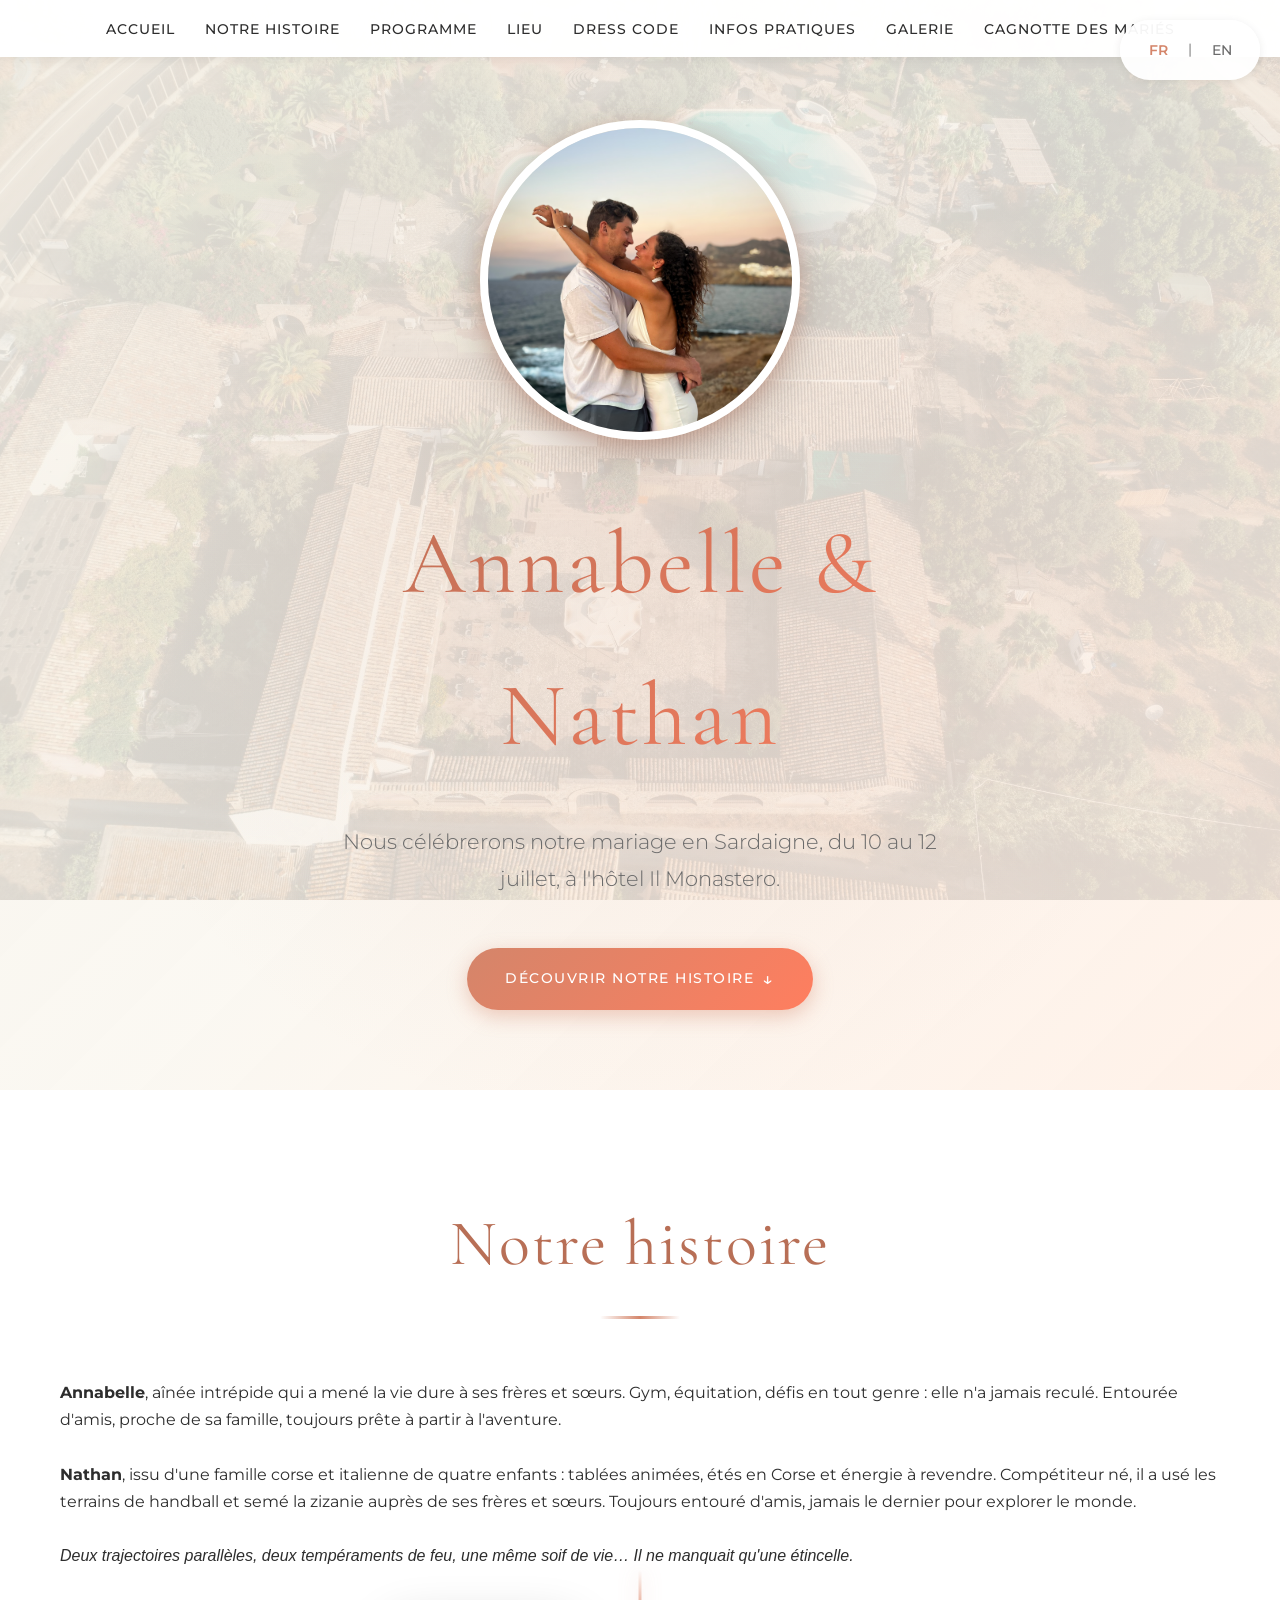
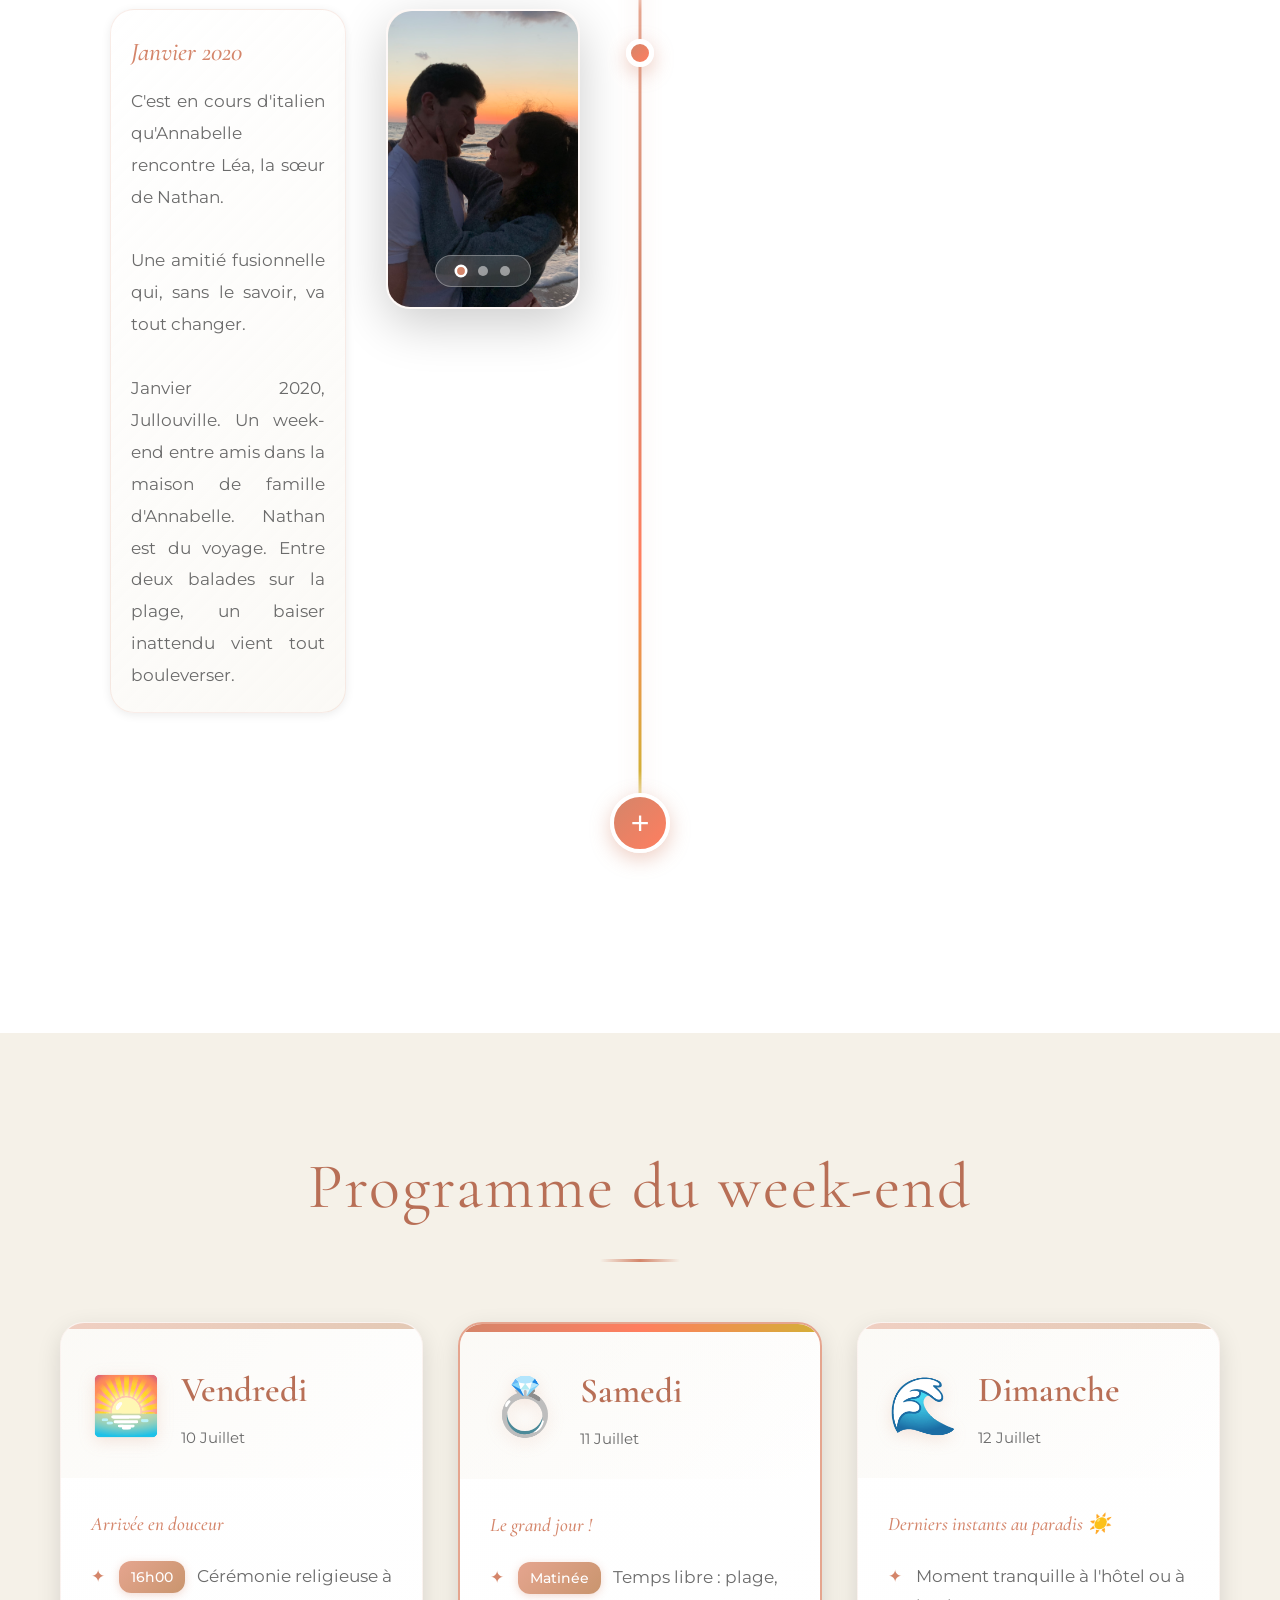
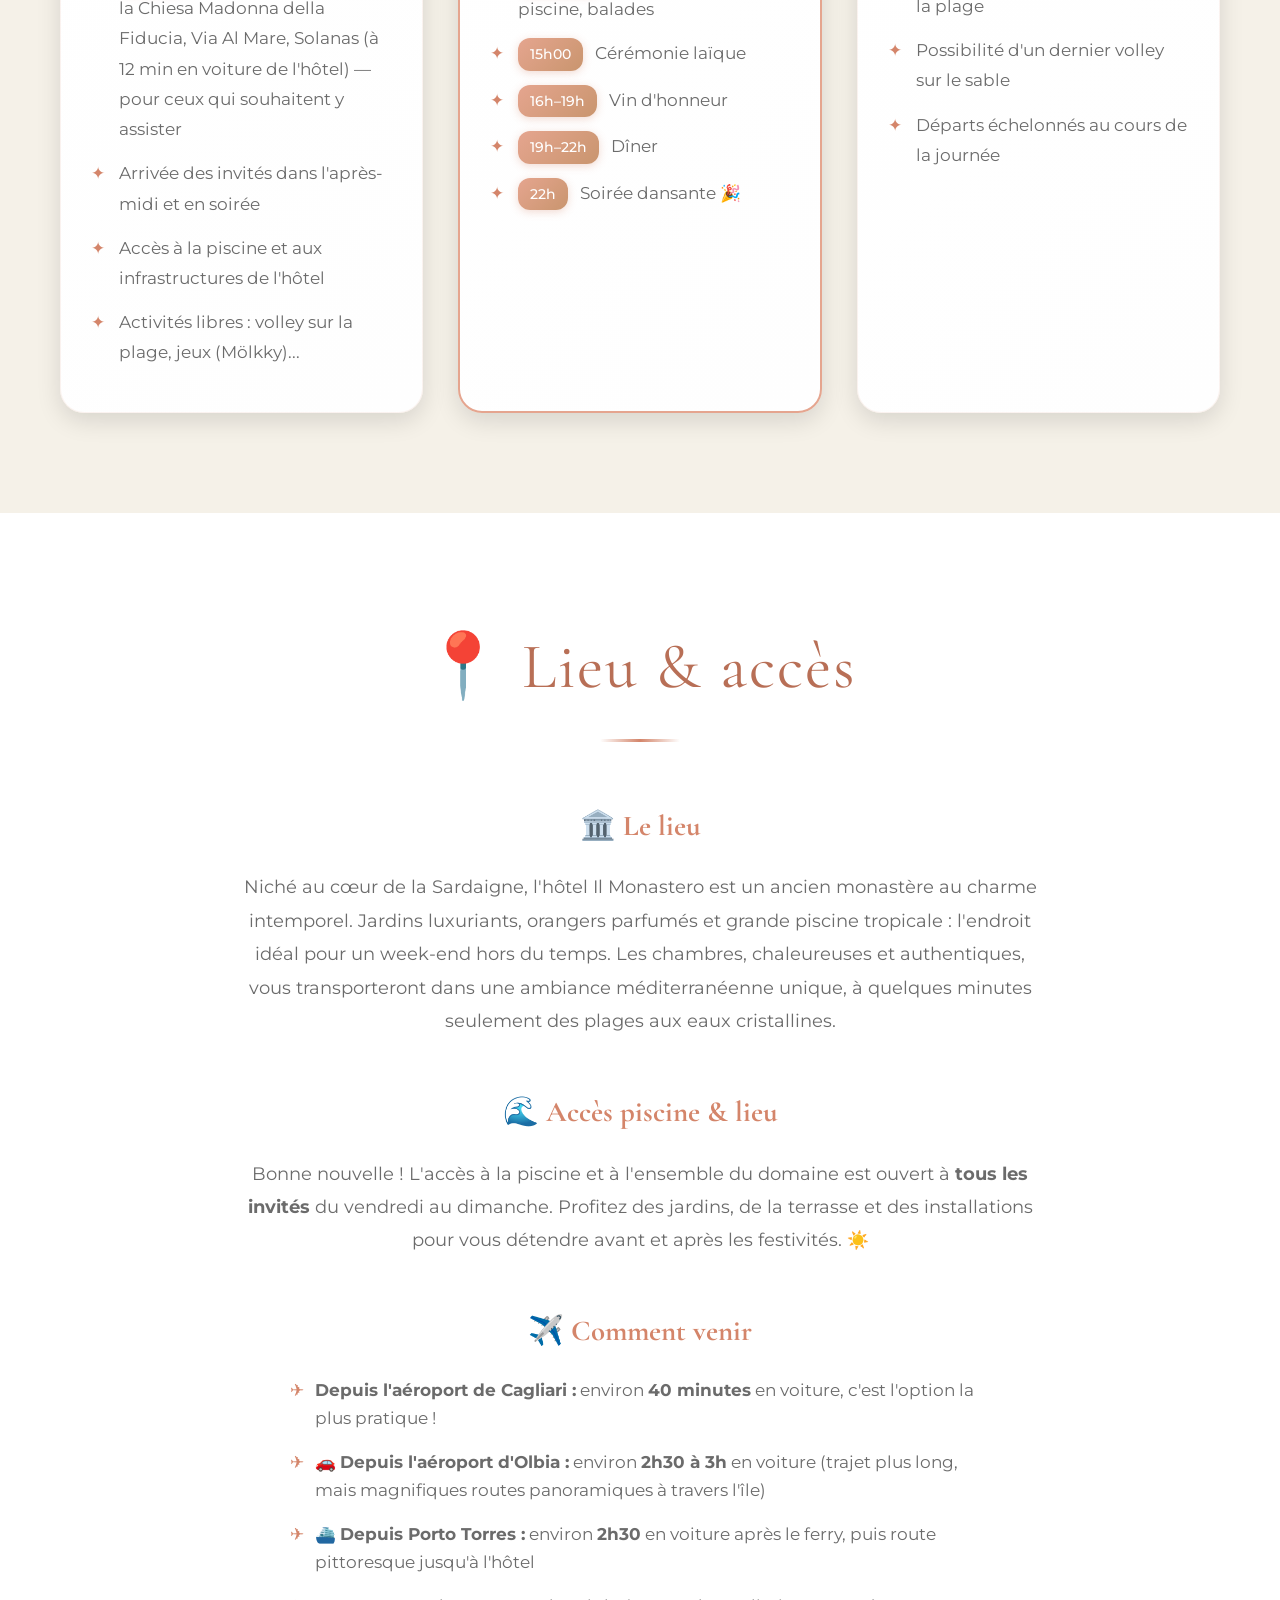
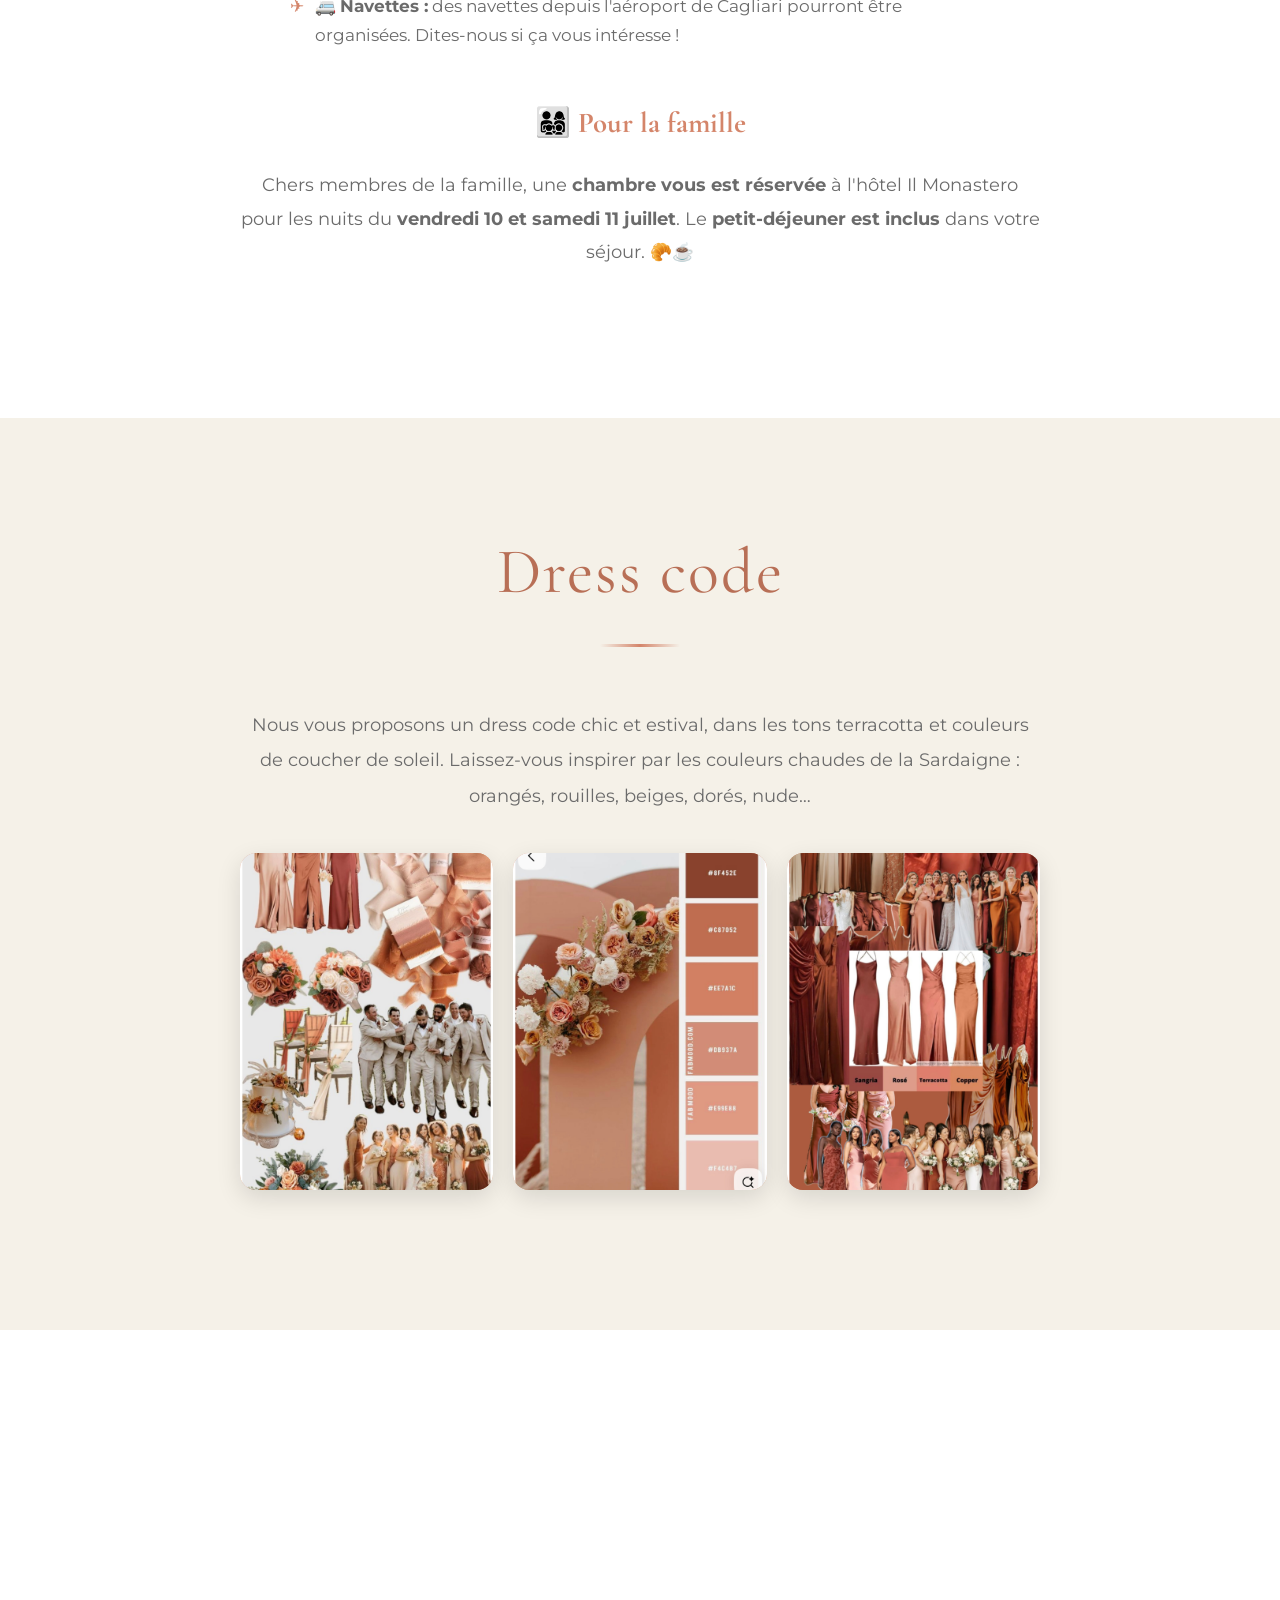
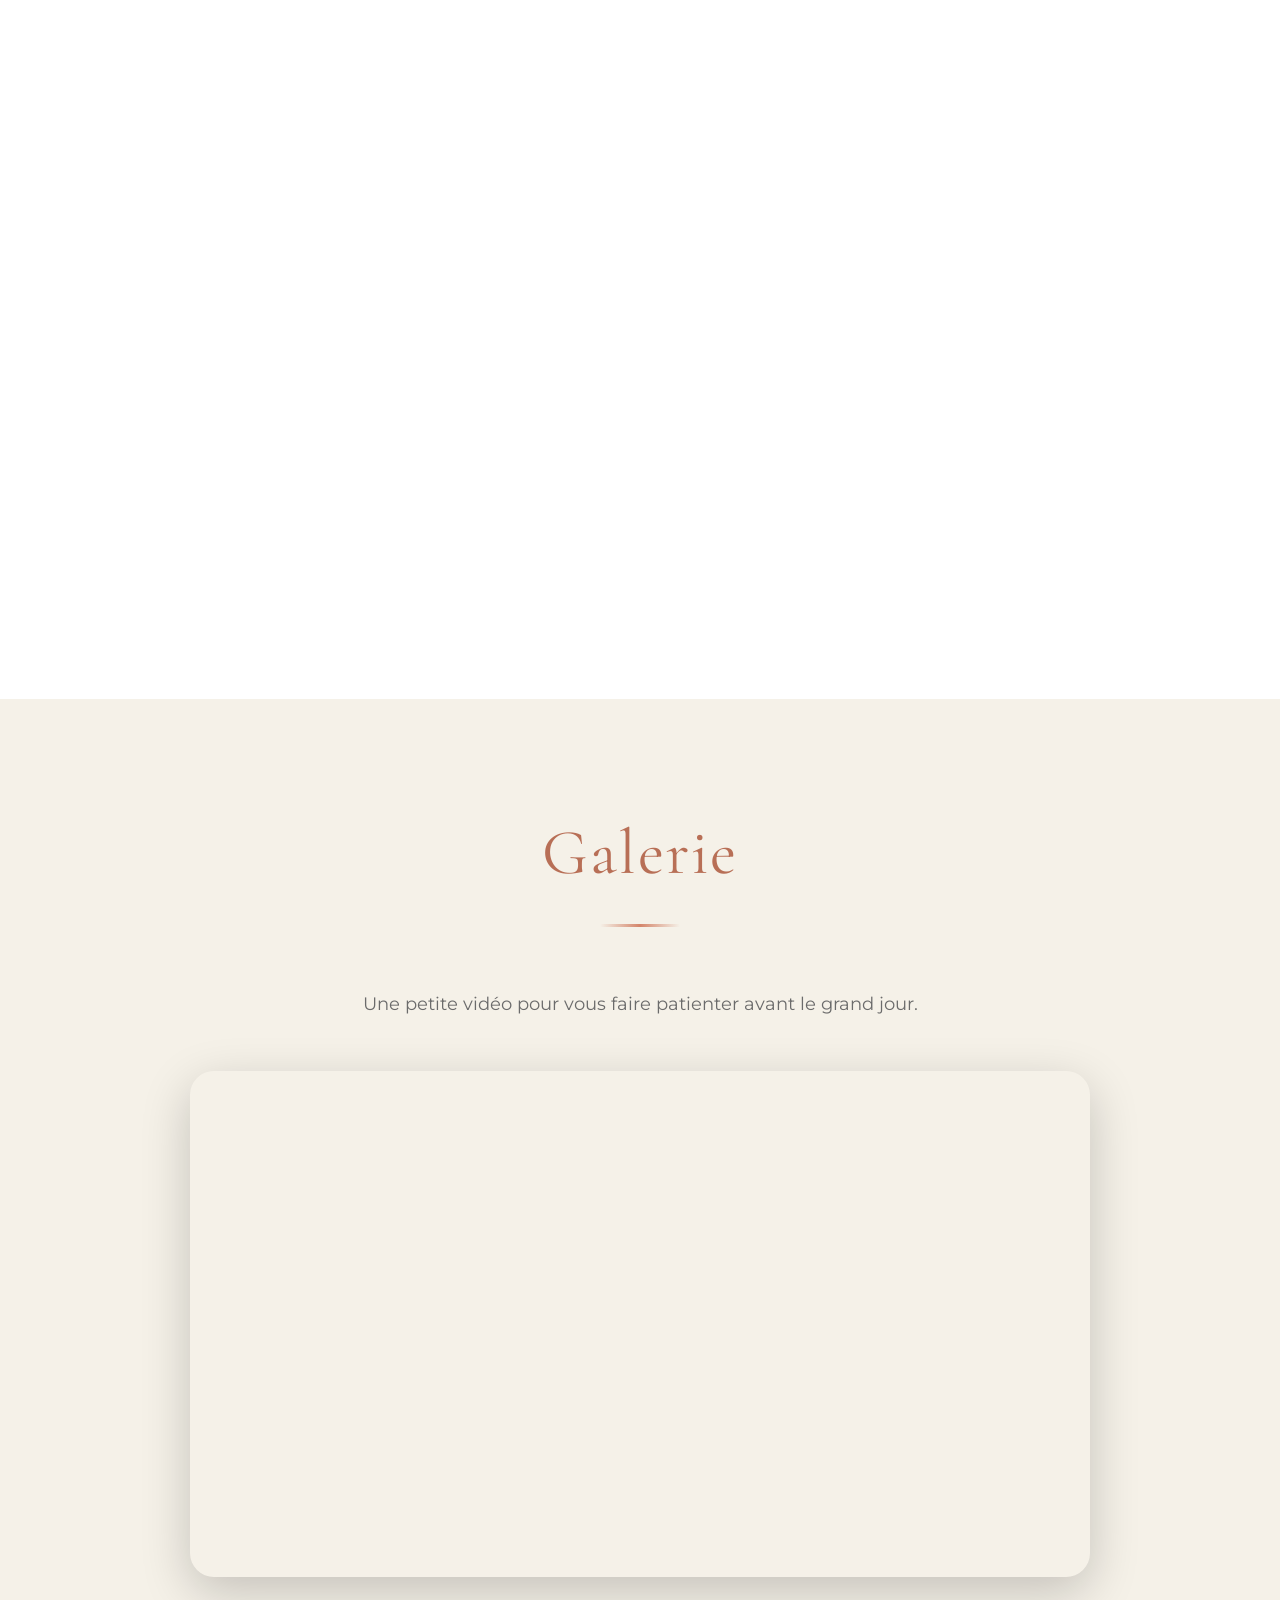
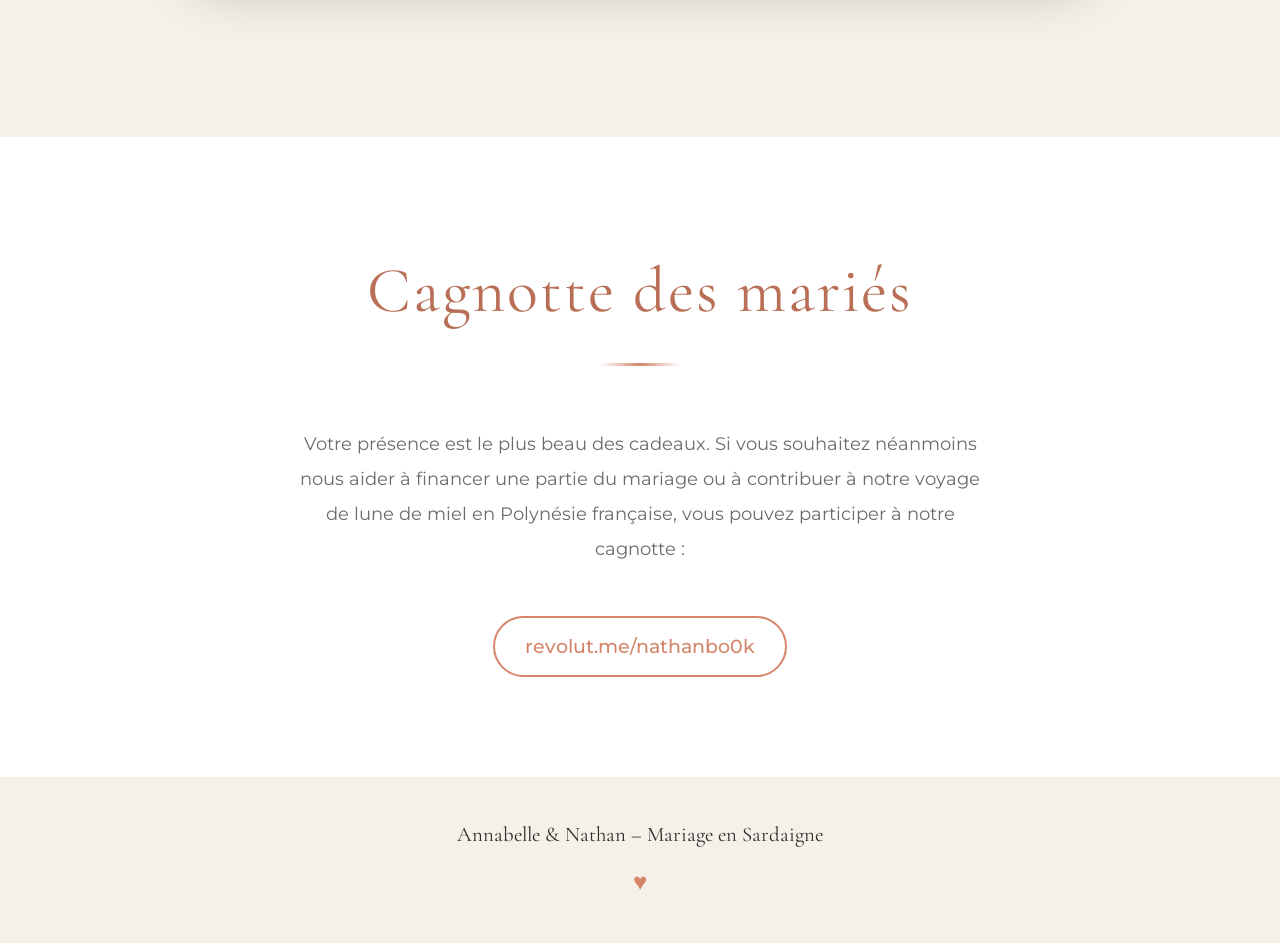
==== commit e8de0954: "📅 Update planning: cérémonie religieuse 16h + lieu, horaires samedi, retrait canoë - Cérémonie relig" ====
--- a/index.html
+++ b/index.html
@@ -462,21 +462,23 @@
                             <div class="schedule-description lang-fr">
                                 <p class="schedule-intro">Arrivée en douceur</p>
                                 <ul class="schedule-list">
-                                    <li><span class="time-badge">17h00</span> Cérémonie religieuse (pour ceux qui
-                                        souhaitent y assister)</li>
+                                    <li><span class="time-badge">16h00</span> Cérémonie religieuse à la Chiesa
+                                        Madonna della Fiducia, Via Al Mare, Solanas (à 12 min en voiture de
+                                        l'hôtel) — pour ceux qui souhaitent y assister</li>
                                     <li>Arrivée des invités dans l'après-midi et en soirée</li>
                                     <li>Accès à la piscine et aux infrastructures de l'hôtel</li>
-                                    <li>Activités libres : volley sur la plage, jeux (Mölkky), canoës...</li>
+                                    <li>Activités libres : volley sur la plage, jeux (Mölkky)...</li>
                                 </ul>
                             </div>
                             <div class="schedule-description lang-en">
                                 <p class="schedule-intro">Gentle arrival</p>
                                 <ul class="schedule-list">
-                                    <li><span class="time-badge">5:00 pm</span> Religious ceremony (for those who wish
-                                        to attend)</li>
+                                    <li><span class="time-badge">4:00 pm</span> Religious ceremony at Chiesa
+                                        Madonna della Fiducia, Via Al Mare, Solanas (12 min drive from the
+                                        hotel) — for those who wish to attend</li>
                                     <li>Guests arriving in the afternoon and evening</li>
                                     <li>Access to the hotel pool and facilities</li>
-                                    <li>Free activities: beach volleyball, games (Mölkky), canoes...</li>
+                                    <li>Free activities: beach volleyball, games (Mölkky)...</li>
                                 </ul>
                             </div>
                         </div>
@@ -500,9 +502,9 @@
                                     <li><span class="time-badge">Matinée</span> Temps libre : plage, piscine, balades
                                     </li>
                                     <li><span class="time-badge">15h00</span> Cérémonie laïque</li>
-                                    <li><span class="time-badge">16h–20h</span> Vin d'honneur</li>
-                                    <li><span class="time-badge">20h–22h30</span> Dîner</li>
-                                    <li><span class="time-badge">22h30</span> Soirée dansante 🎉</li>
+                                    <li><span class="time-badge">16h–19h</span> Vin d'honneur</li>
+                                    <li><span class="time-badge">19h–22h</span> Dîner</li>
+                                    <li><span class="time-badge">22h</span> Soirée dansante 🎉</li>
                                 </ul>
                             </div>
                             <div class="schedule-description lang-en">
@@ -510,9 +512,9 @@
                                 <ul class="schedule-list">
                                     <li><span class="time-badge">Morning</span> Free time: beach, pool, walks</li>
                                     <li><span class="time-badge">3:00 pm</span> Symbolic ceremony</li>
-                                    <li><span class="time-badge">4–8 pm</span> Cocktail & reception</li>
-                                    <li><span class="time-badge">8–10:30 pm</span> Dinner</li>
-                                    <li><span class="time-badge">10:30 pm</span> Party time 🎉</li>
+                                    <li><span class="time-badge">4–7 pm</span> Cocktail & reception</li>
+                                    <li><span class="time-badge">7–10 pm</span> Dinner</li>
+                                    <li><span class="time-badge">10 pm</span> Party time 🎉</li>
                                 </ul>
                             </div>
                         </div>
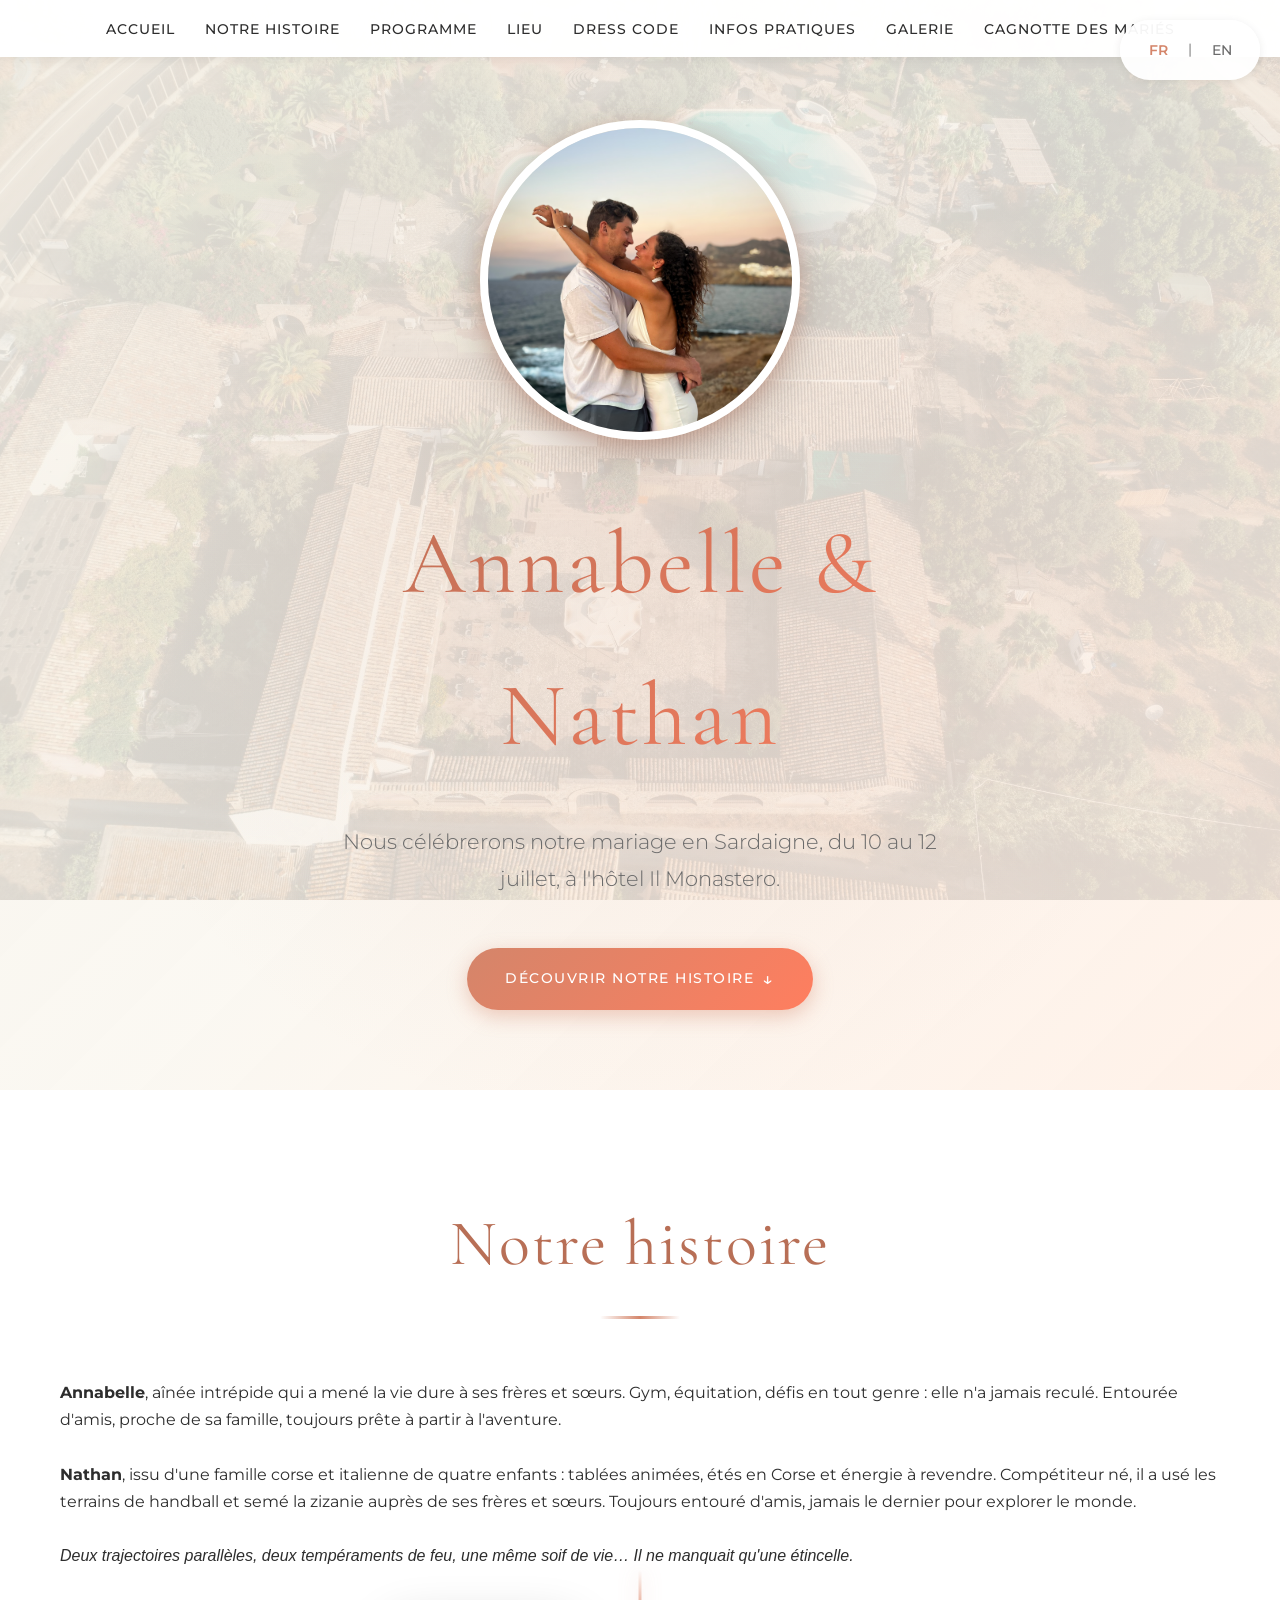
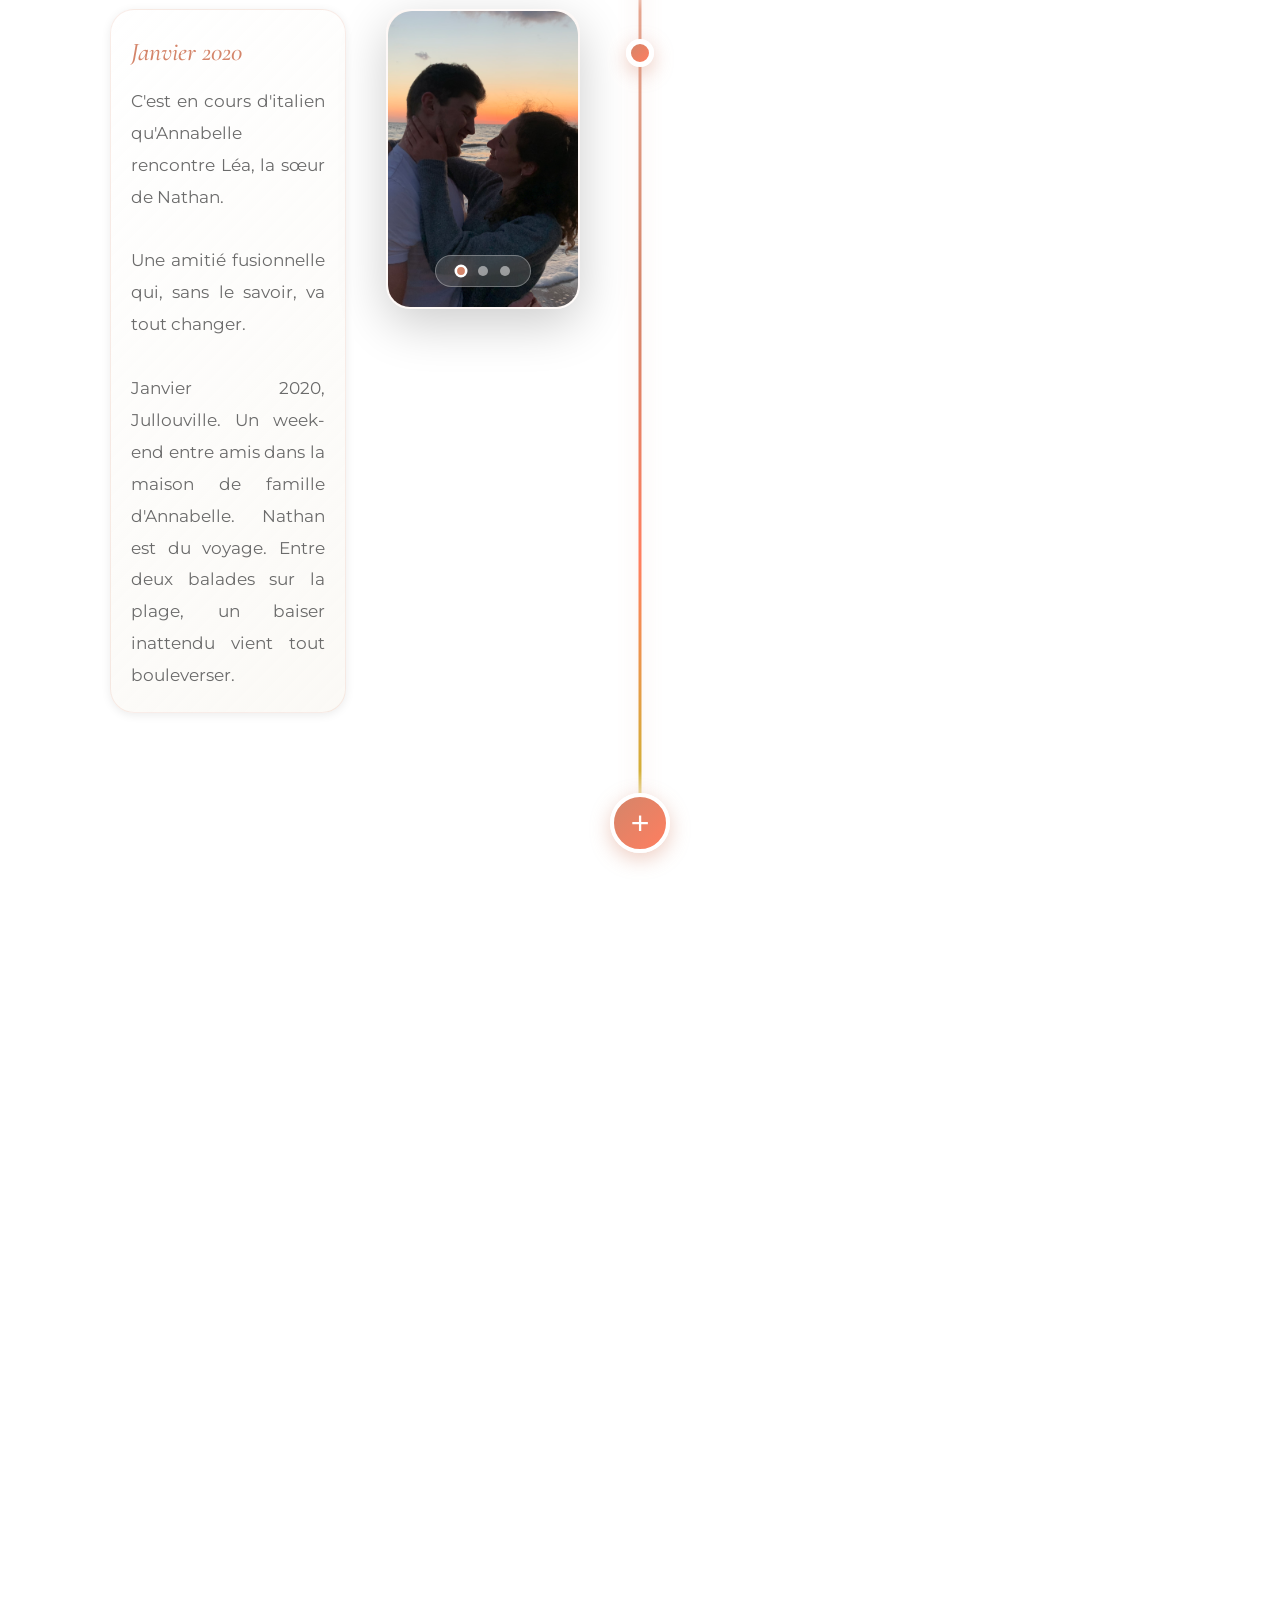
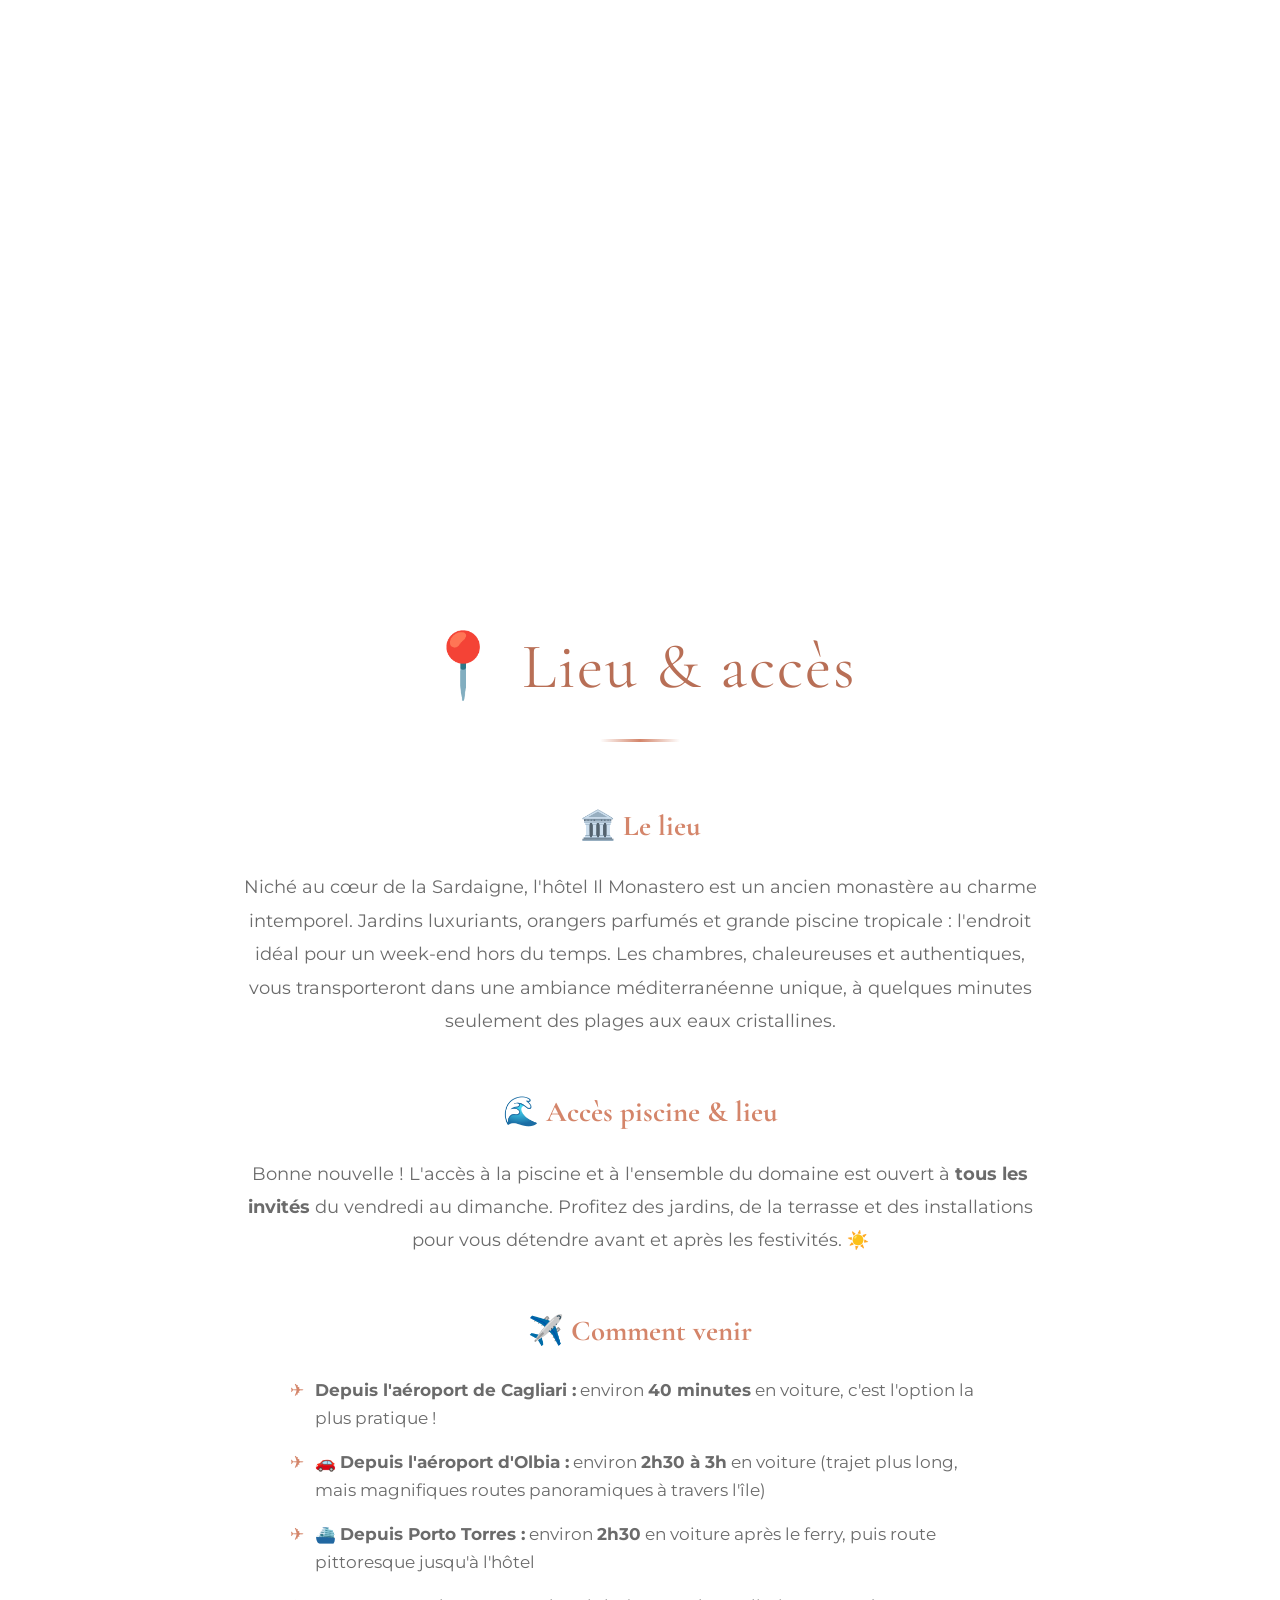
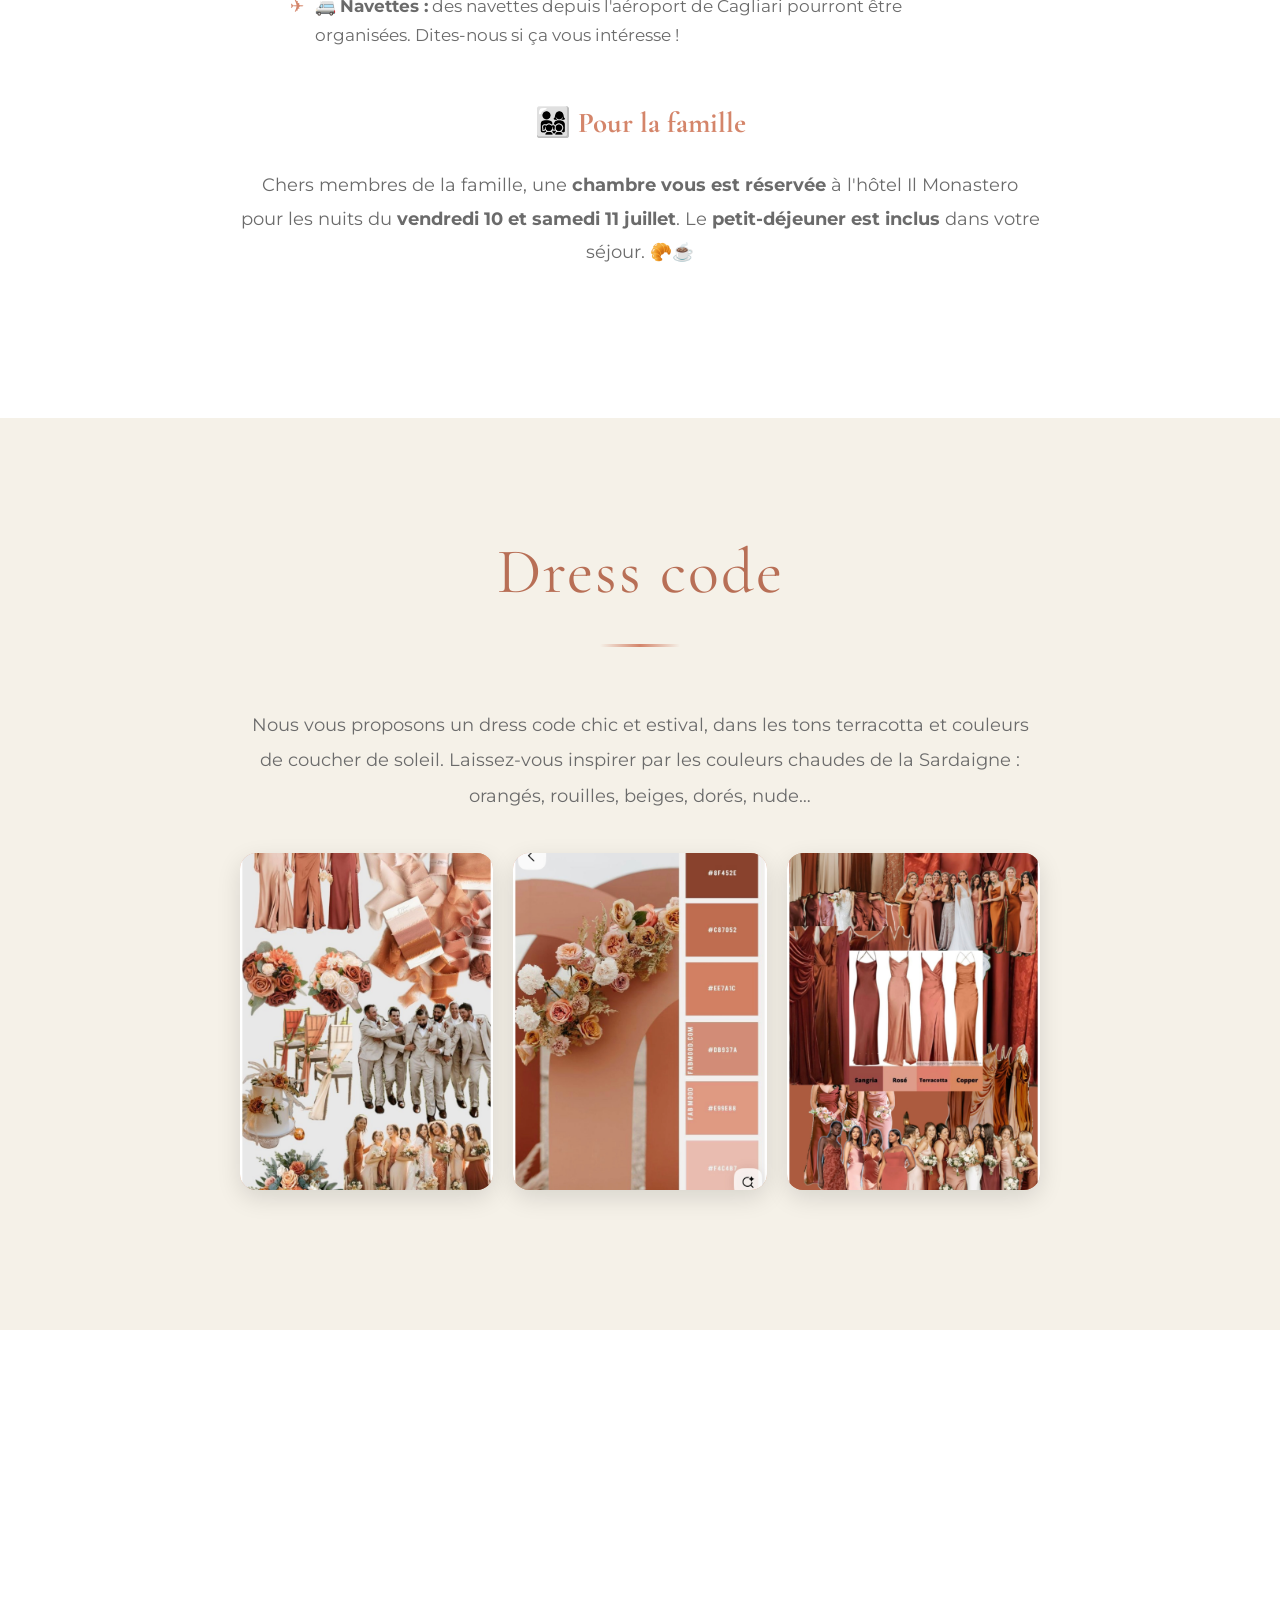
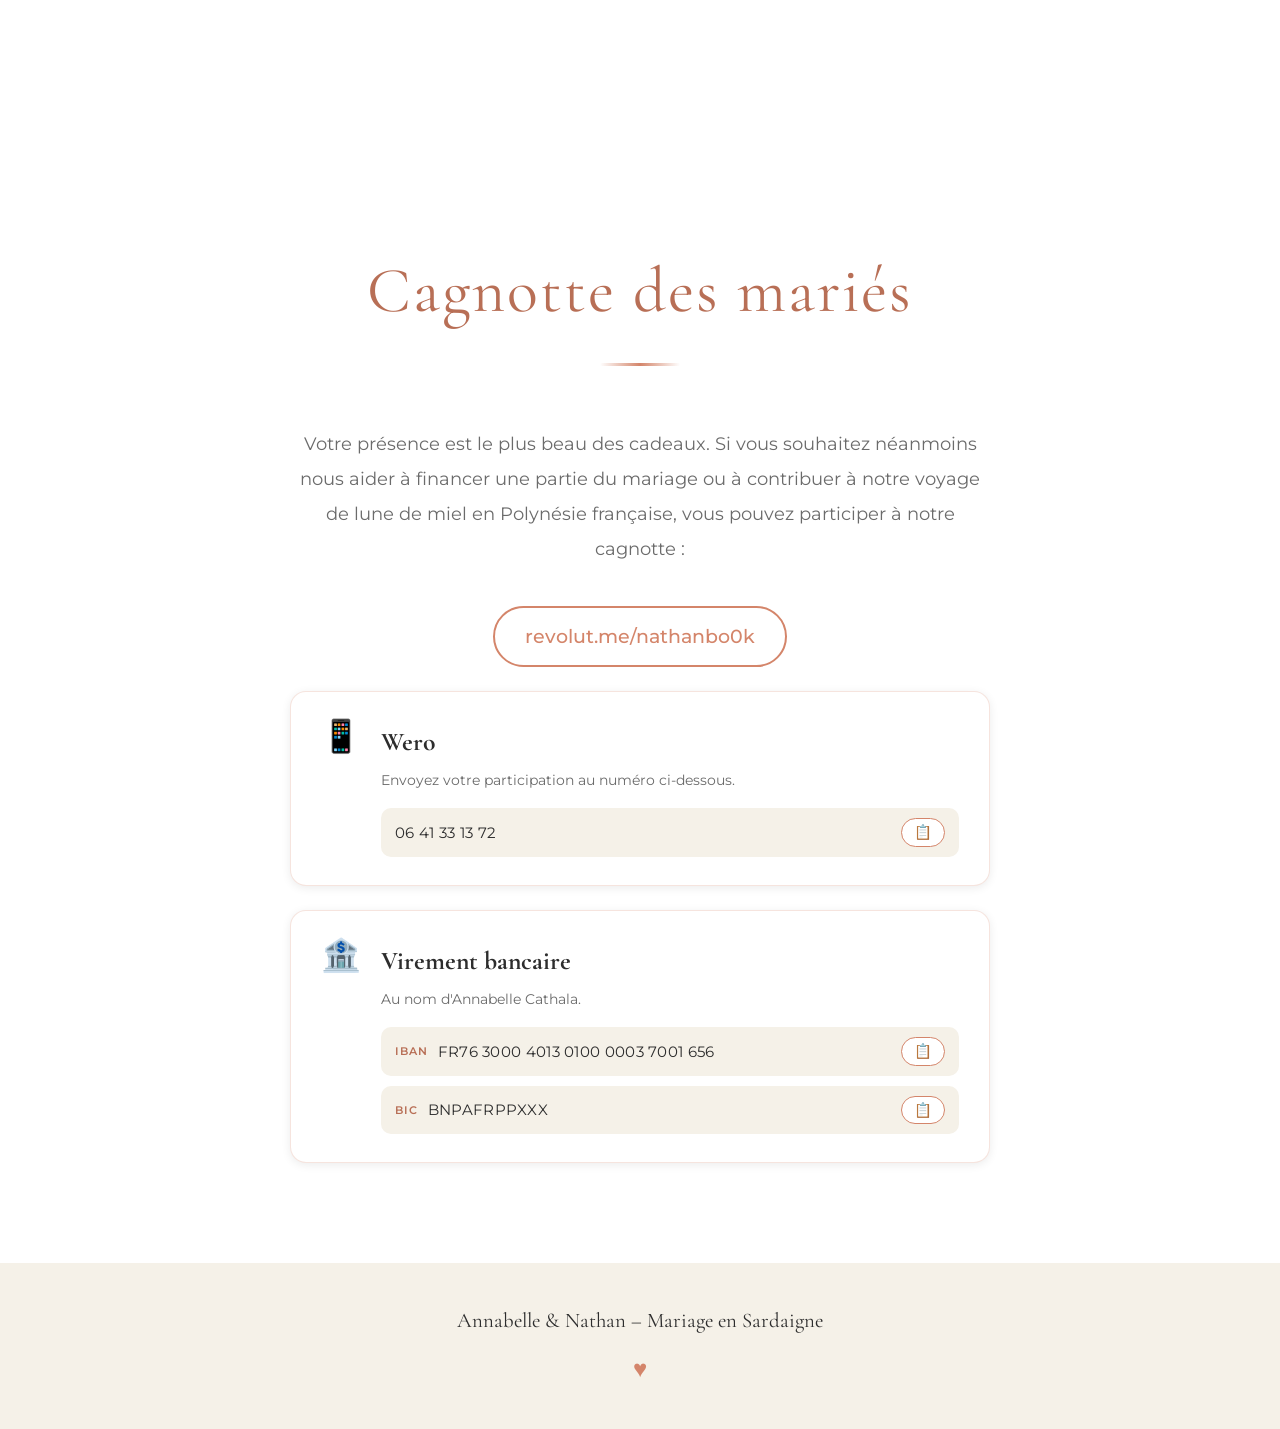
==== commit 59529632: "💳 Ajoute Wero et virement bancaire à la cagnotte - Wero: 06 41 33 13 72 - Virement: IBAN + BIC (Anna" ====
--- a/index.html
+++ b/index.html
@@ -805,11 +805,50 @@
                     </p>
 
                     <div class="gift-options">
+                        <!-- Revolut (inchangé) -->
                         <div class="gift-link">
                             <a href="https://revolut.me/nathanbo0k" target="_blank" rel="noopener noreferrer"
                                 class="revolut-link">
                                 revolut.me/nathanbo0k
                             </a>
+                        </div>
+
+                        <!-- Wero -->
+                        <div class="gift-method">
+                            <div class="gift-method-icon">📱</div>
+                            <div class="gift-method-body">
+                                <h3 class="gift-method-title">Wero</h3>
+                                <p class="gift-method-note lang-fr">Envoyez votre participation au numéro ci-dessous.</p>
+                                <p class="gift-method-note lang-en">Send your contribution to the number below.</p>
+                                <div class="gift-detail">
+                                    <span class="gift-detail-value">06 41 33 13 72</span>
+                                    <button type="button" class="copy-btn" data-copy="0641331372"
+                                        aria-label="Copier le numéro">📋</button>
+                                </div>
+                            </div>
+                        </div>
+
+                        <!-- Virement bancaire -->
+                        <div class="gift-method">
+                            <div class="gift-method-icon">🏦</div>
+                            <div class="gift-method-body">
+                                <h3 class="gift-method-title lang-fr">Virement bancaire</h3>
+                                <h3 class="gift-method-title lang-en">Bank transfer</h3>
+                                <p class="gift-method-note lang-fr">Au nom d'Annabelle Cathala.</p>
+                                <p class="gift-method-note lang-en">To the account of Annabelle Cathala.</p>
+                                <div class="gift-detail">
+                                    <span class="gift-detail-label">IBAN</span>
+                                    <span class="gift-detail-value">FR76 3000 4013 0100 0003 7001 656</span>
+                                    <button type="button" class="copy-btn" data-copy="FR7630004013010000037001656"
+                                        aria-label="Copier l'IBAN">📋</button>
+                                </div>
+                                <div class="gift-detail">
+                                    <span class="gift-detail-label">BIC</span>
+                                    <span class="gift-detail-value">BNPAFRPPXXX</span>
+                                    <button type="button" class="copy-btn" data-copy="BNPAFRPPXXX"
+                                        aria-label="Copier le BIC">📋</button>
+                                </div>
+                            </div>
                         </div>
                     </div>
                 </div>
@@ -827,6 +866,21 @@
     </footer>
 
     <script src="script.js"></script>
+    <script>
+        // Boutons "copier" de la section cagnotte
+        document.querySelectorAll('.copy-btn').forEach(btn => {
+            btn.addEventListener('click', () => {
+                navigator.clipboard.writeText(btn.dataset.copy).then(() => {
+                    btn.textContent = '✓';
+                    btn.classList.add('copied');
+                    setTimeout(() => {
+                        btn.textContent = '📋';
+                        btn.classList.remove('copied');
+                    }, 1500);
+                });
+            });
+        });
+    </script>
 </body>
 
 </html>
--- a/style.css
+++ b/style.css
@@ -1355,8 +1355,13 @@
 .gift-options {
     display: flex;
     flex-direction: column;
-    gap: 40px;
-    align-items: center;
+    gap: 24px;
+    align-items: stretch;
+    text-align: left;
+}
+
+.gift-link {
+    text-align: center;
 }
 
 .revolut-link {
@@ -1369,7 +1374,6 @@
     border: 2px solid var(--terracotta);
     border-radius: var(--radius-full);
     transition: all var(--transition);
-    margin-top: 10px;
 }
 
 .revolut-link:hover {
@@ -1377,6 +1381,116 @@
     color: var(--white);
     transform: translateY(-2px);
     box-shadow: var(--shadow-terracotta);
+}
+
+.gift-method {
+    display: flex;
+    gap: 20px;
+    align-items: flex-start;
+    background: var(--white);
+    border: 1px solid rgba(212, 133, 106, 0.22);
+    border-radius: var(--radius);
+    padding: 28px 30px;
+    box-shadow: var(--shadow-sm);
+    transition: transform var(--transition), box-shadow var(--transition);
+}
+
+.gift-method:hover {
+    transform: translateY(-3px);
+    box-shadow: var(--shadow-md);
+}
+
+.gift-method-icon {
+    font-size: 2rem;
+    line-height: 1;
+    flex-shrink: 0;
+}
+
+.gift-method-body {
+    flex: 1;
+    min-width: 0;
+}
+
+.gift-method-title {
+    font-family: var(--font-serif);
+    font-size: clamp(1.3rem, 3vw, 1.6rem);
+    color: var(--text-dark);
+    margin: 0 0 6px;
+}
+
+.gift-method-note {
+    font-size: 0.9rem;
+    color: var(--text-light);
+    line-height: 1.6;
+    margin: 0 0 16px;
+}
+
+.gift-btn {
+    display: inline-block;
+    font-size: clamp(0.95rem, 2.5vw, 1.1rem);
+    color: var(--terracotta);
+    text-decoration: none;
+    font-weight: 500;
+    padding: 10px 24px;
+    border: 2px solid var(--terracotta);
+    border-radius: var(--radius-full);
+    transition: all var(--transition);
+}
+
+.gift-btn:hover {
+    background: var(--terracotta);
+    color: var(--white);
+    transform: translateY(-2px);
+    box-shadow: var(--shadow-terracotta);
+}
+
+.gift-detail {
+    display: flex;
+    align-items: center;
+    flex-wrap: wrap;
+    gap: 10px;
+    background: var(--beige);
+    border-radius: 10px;
+    padding: 10px 14px;
+    margin-top: 10px;
+}
+
+.gift-detail-label {
+    font-size: 0.7rem;
+    font-weight: 600;
+    letter-spacing: 0.08em;
+    text-transform: uppercase;
+    color: var(--terracotta-dark);
+    flex-shrink: 0;
+}
+
+.gift-detail-value {
+    flex: 1;
+    min-width: 0;
+    font-family: var(--font-sans);
+    font-size: 0.95rem;
+    color: var(--text-dark);
+    letter-spacing: 0.02em;
+    word-break: break-all;
+}
+
+.copy-btn {
+    flex-shrink: 0;
+    font-size: 0.9rem;
+    line-height: 1;
+    color: var(--terracotta);
+    background: var(--white);
+    border: 1px solid var(--terracotta);
+    border-radius: var(--radius-full);
+    padding: 6px 12px;
+    cursor: pointer;
+    transition: all var(--transition);
+}
+
+.copy-btn:hover,
+.copy-btn.copied {
+    background: var(--terracotta);
+    color: var(--white);
 }
 
 /* ============================================
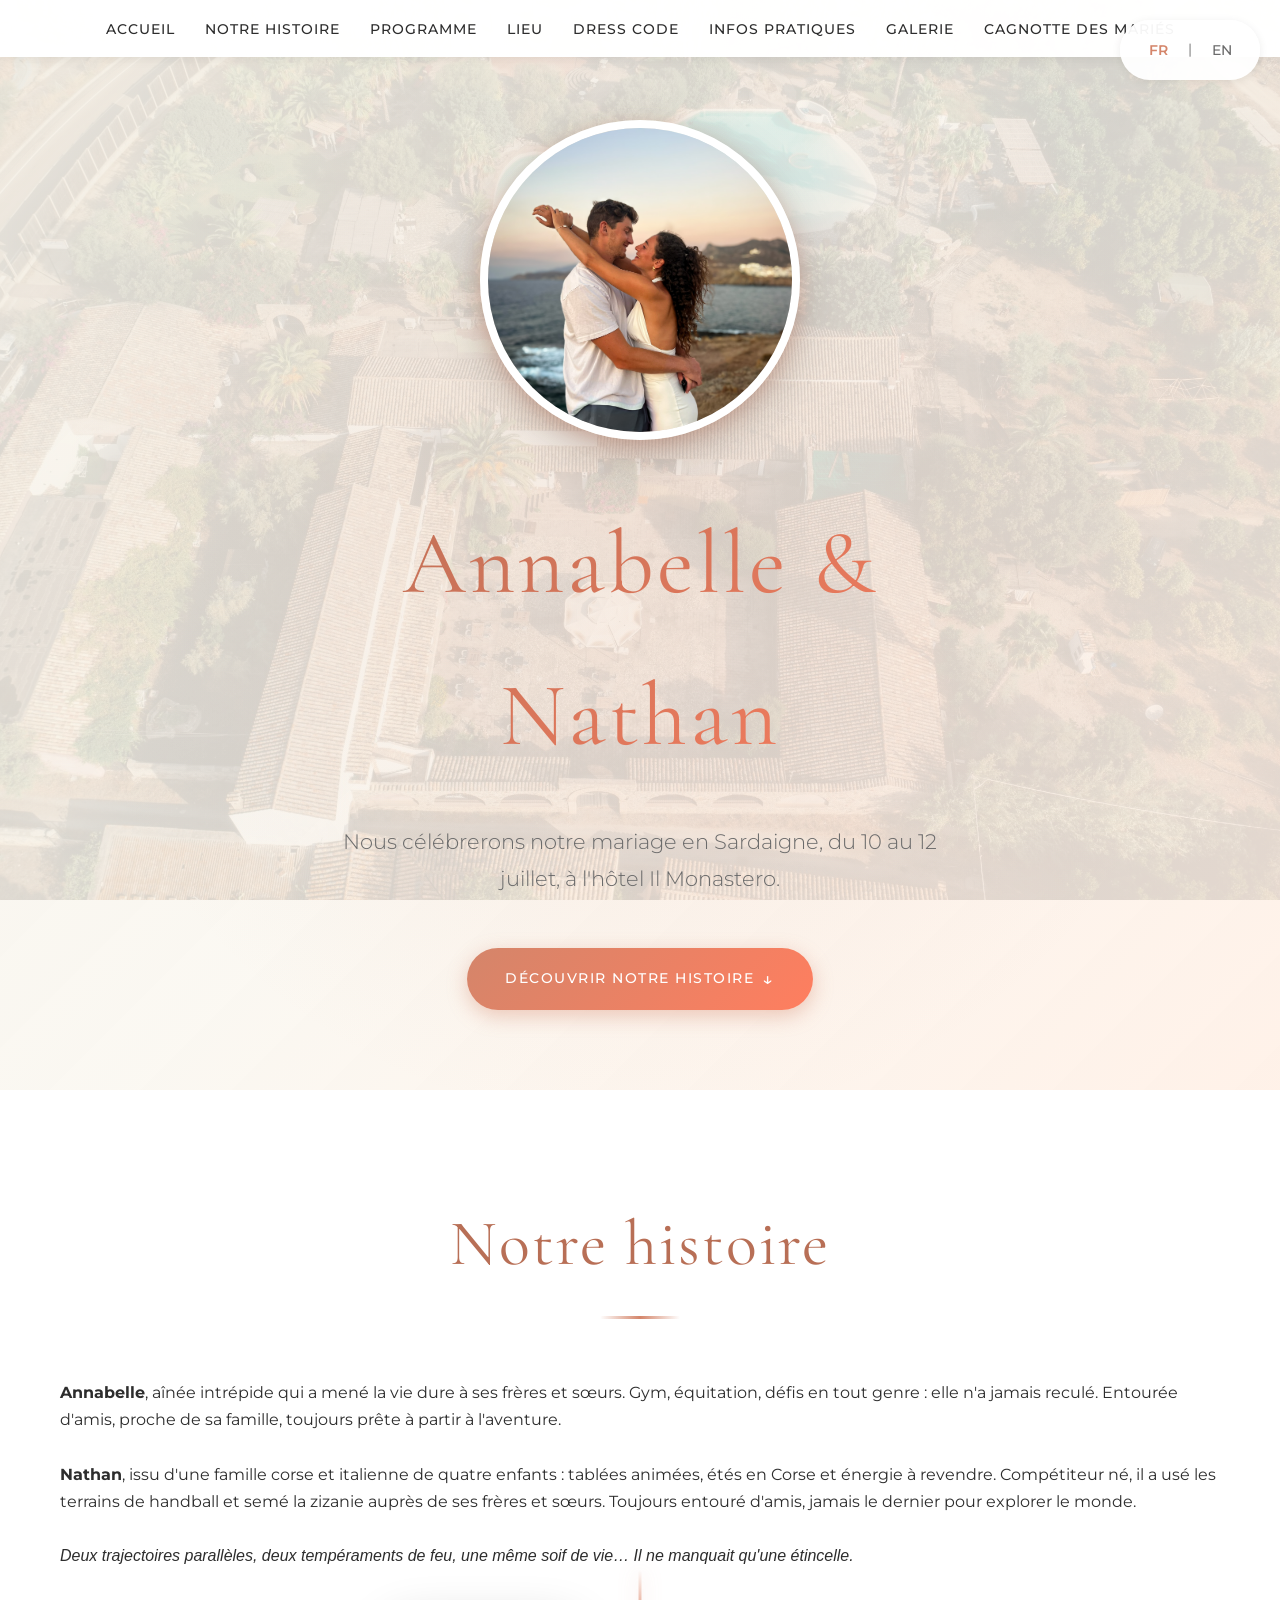
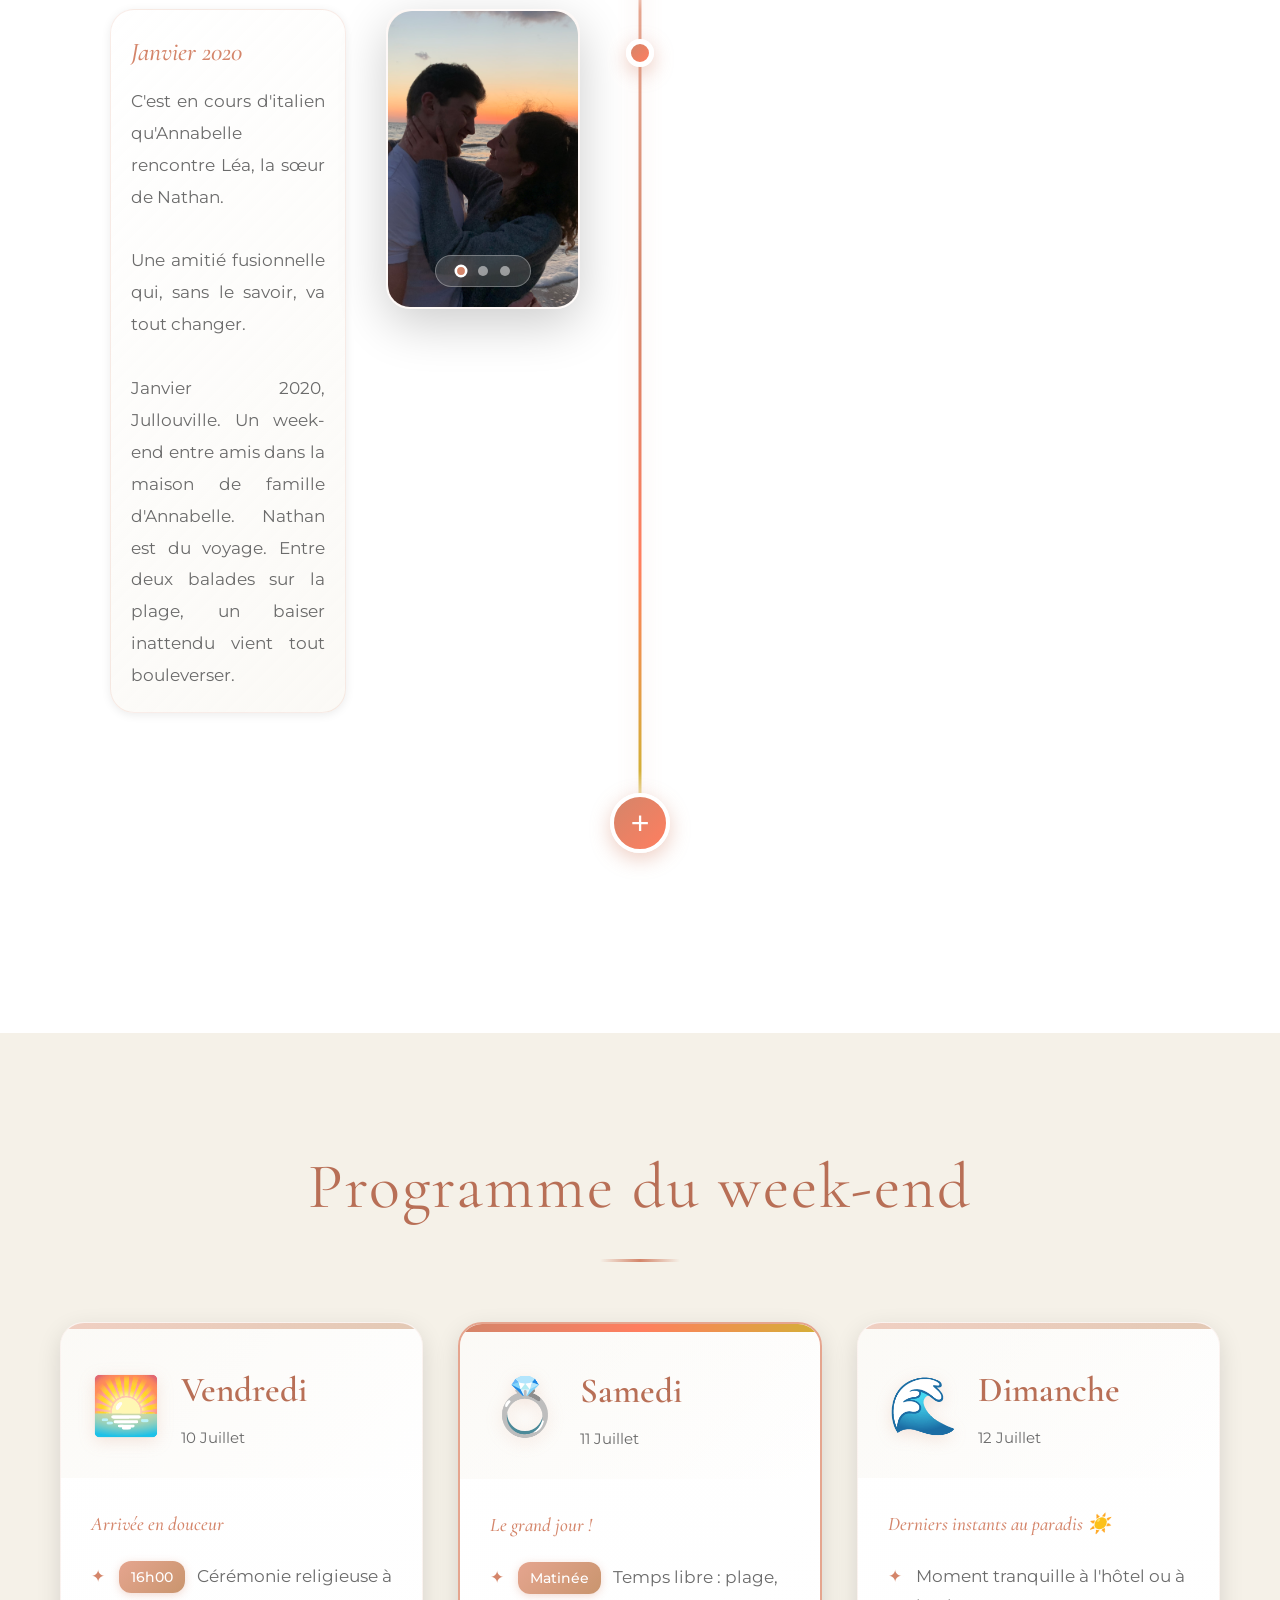
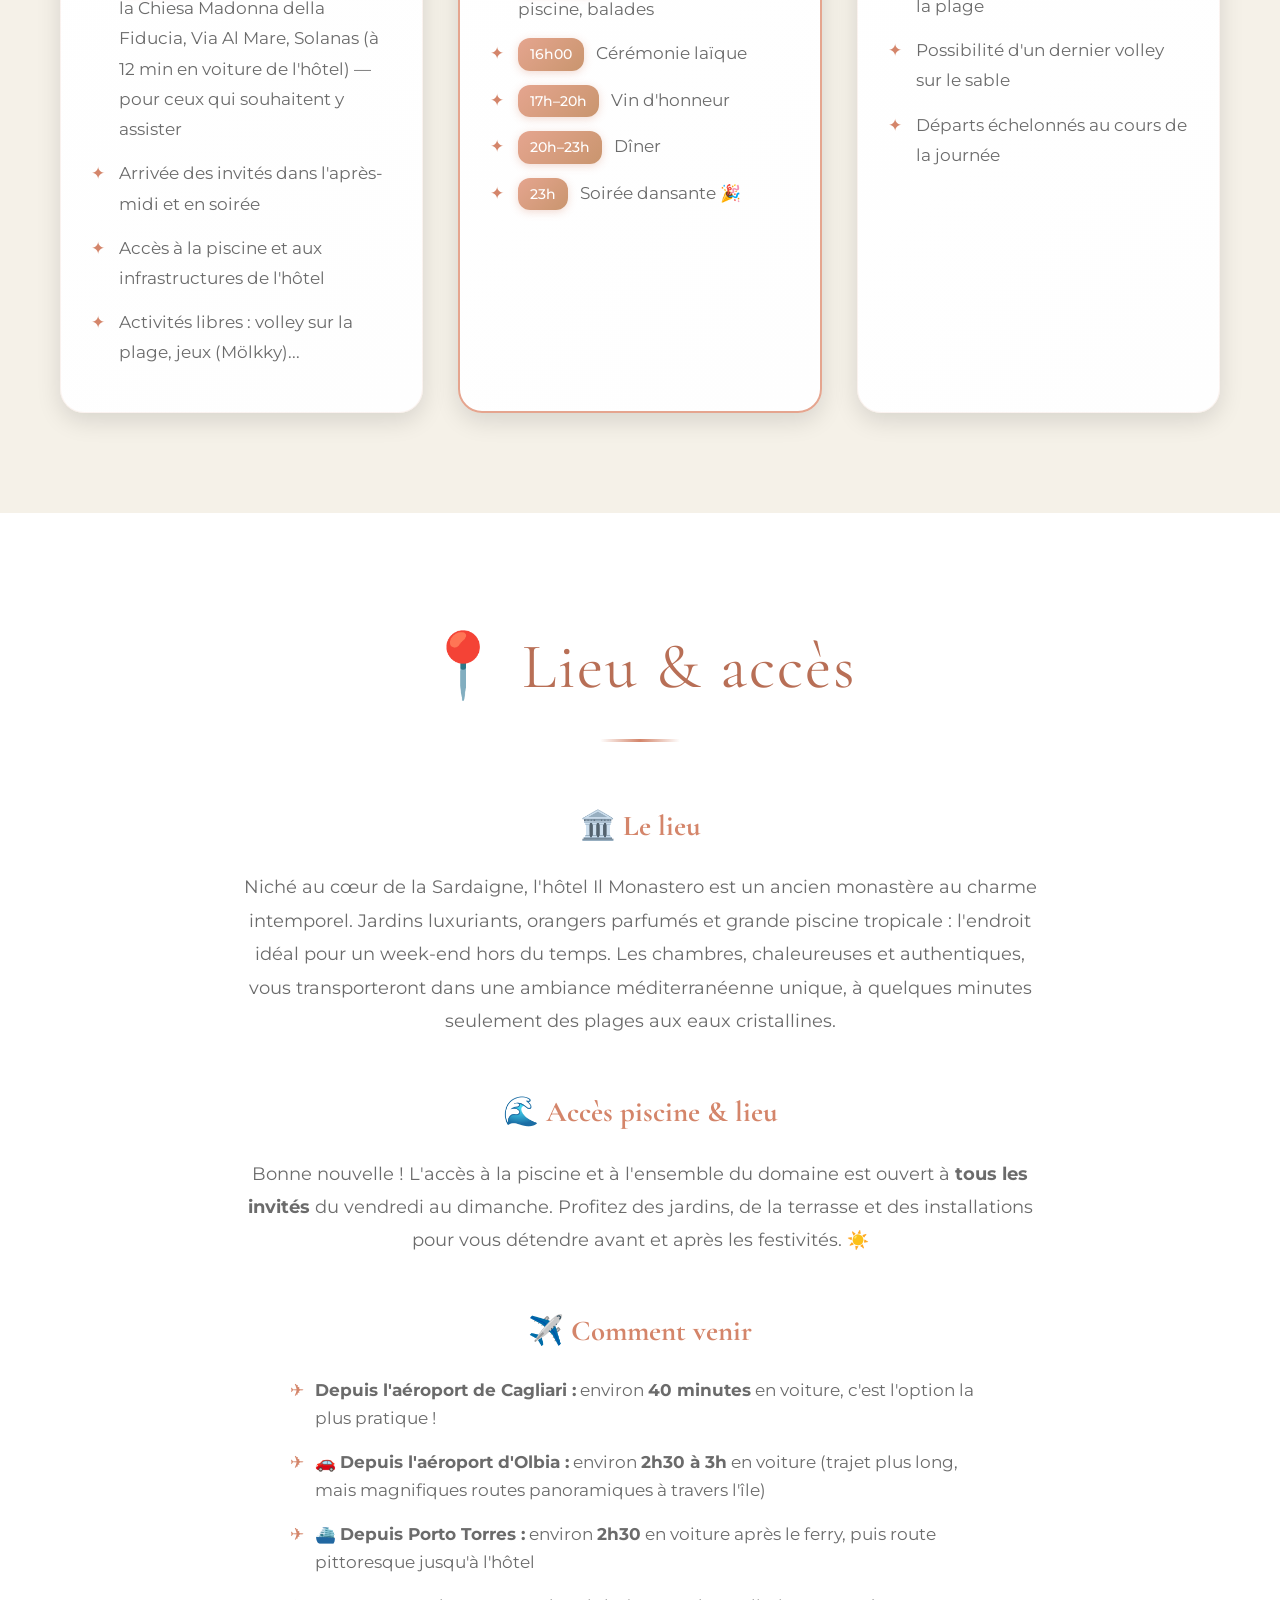
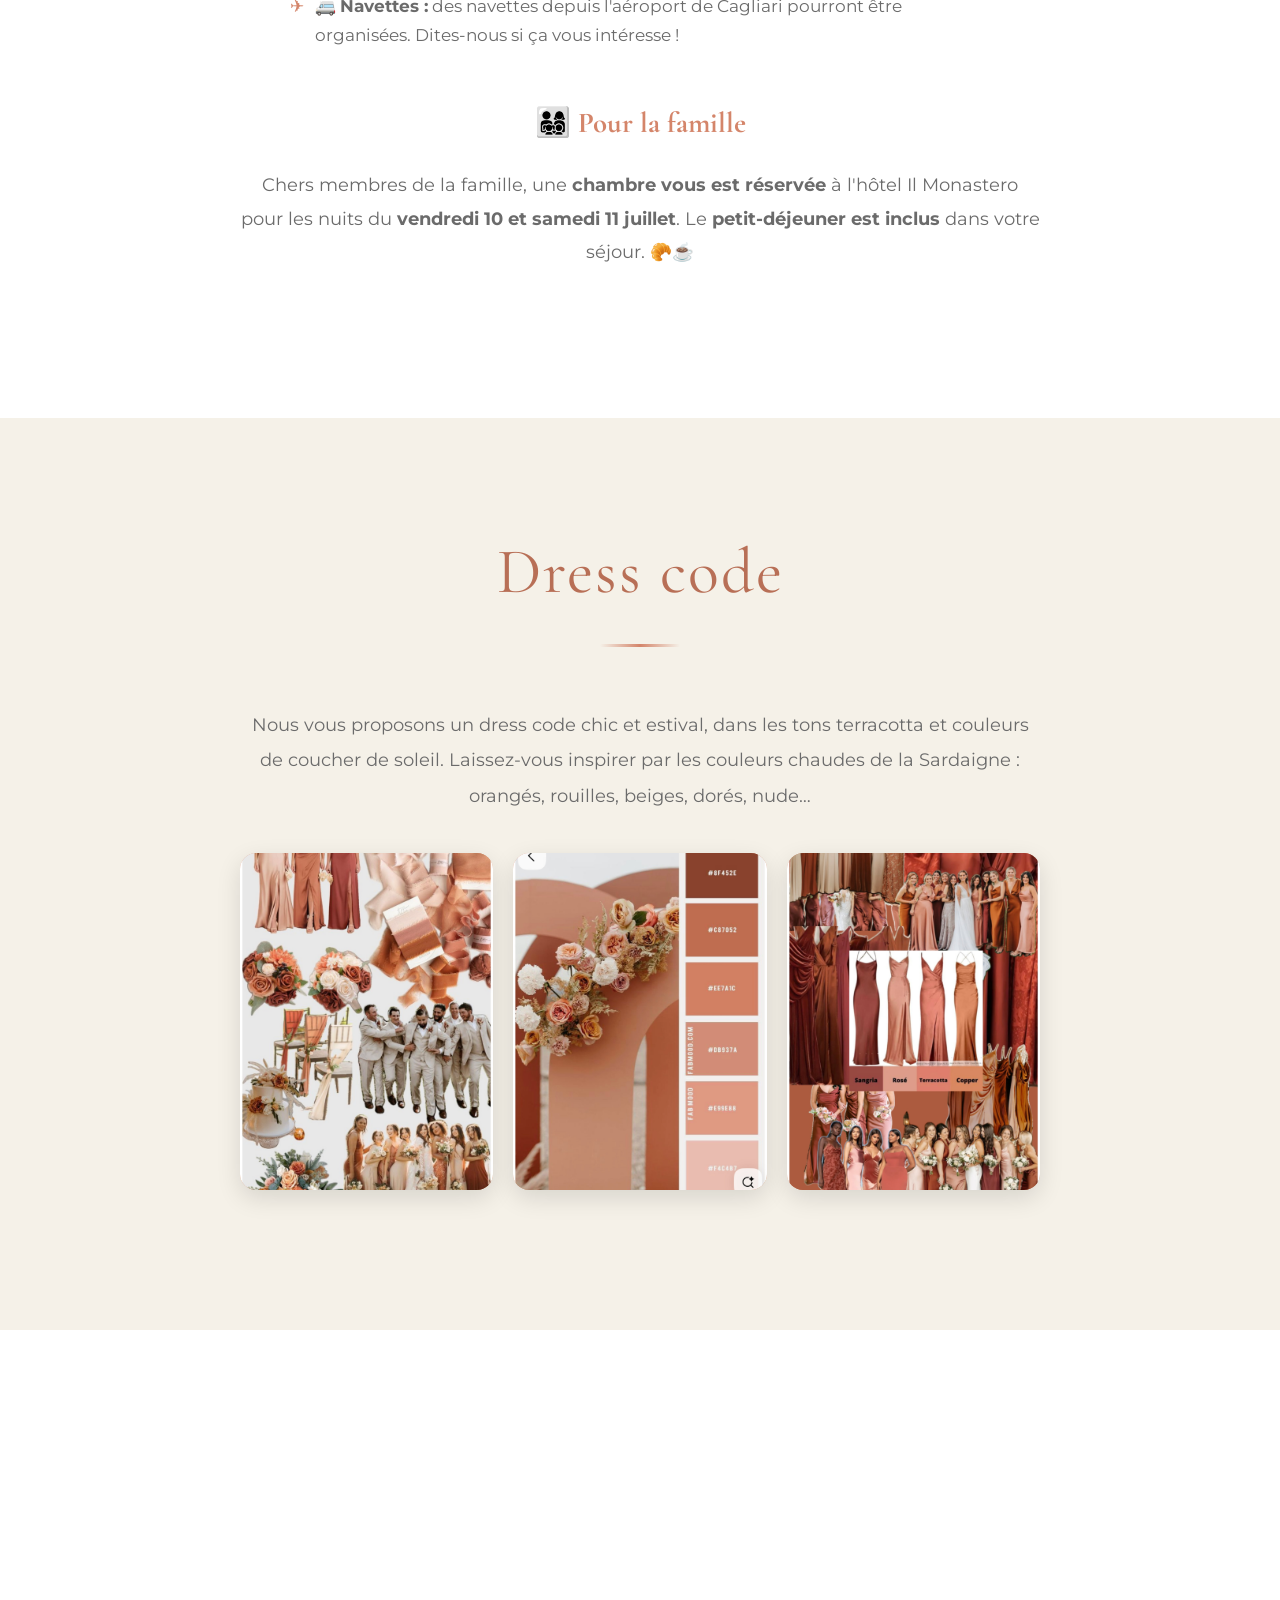
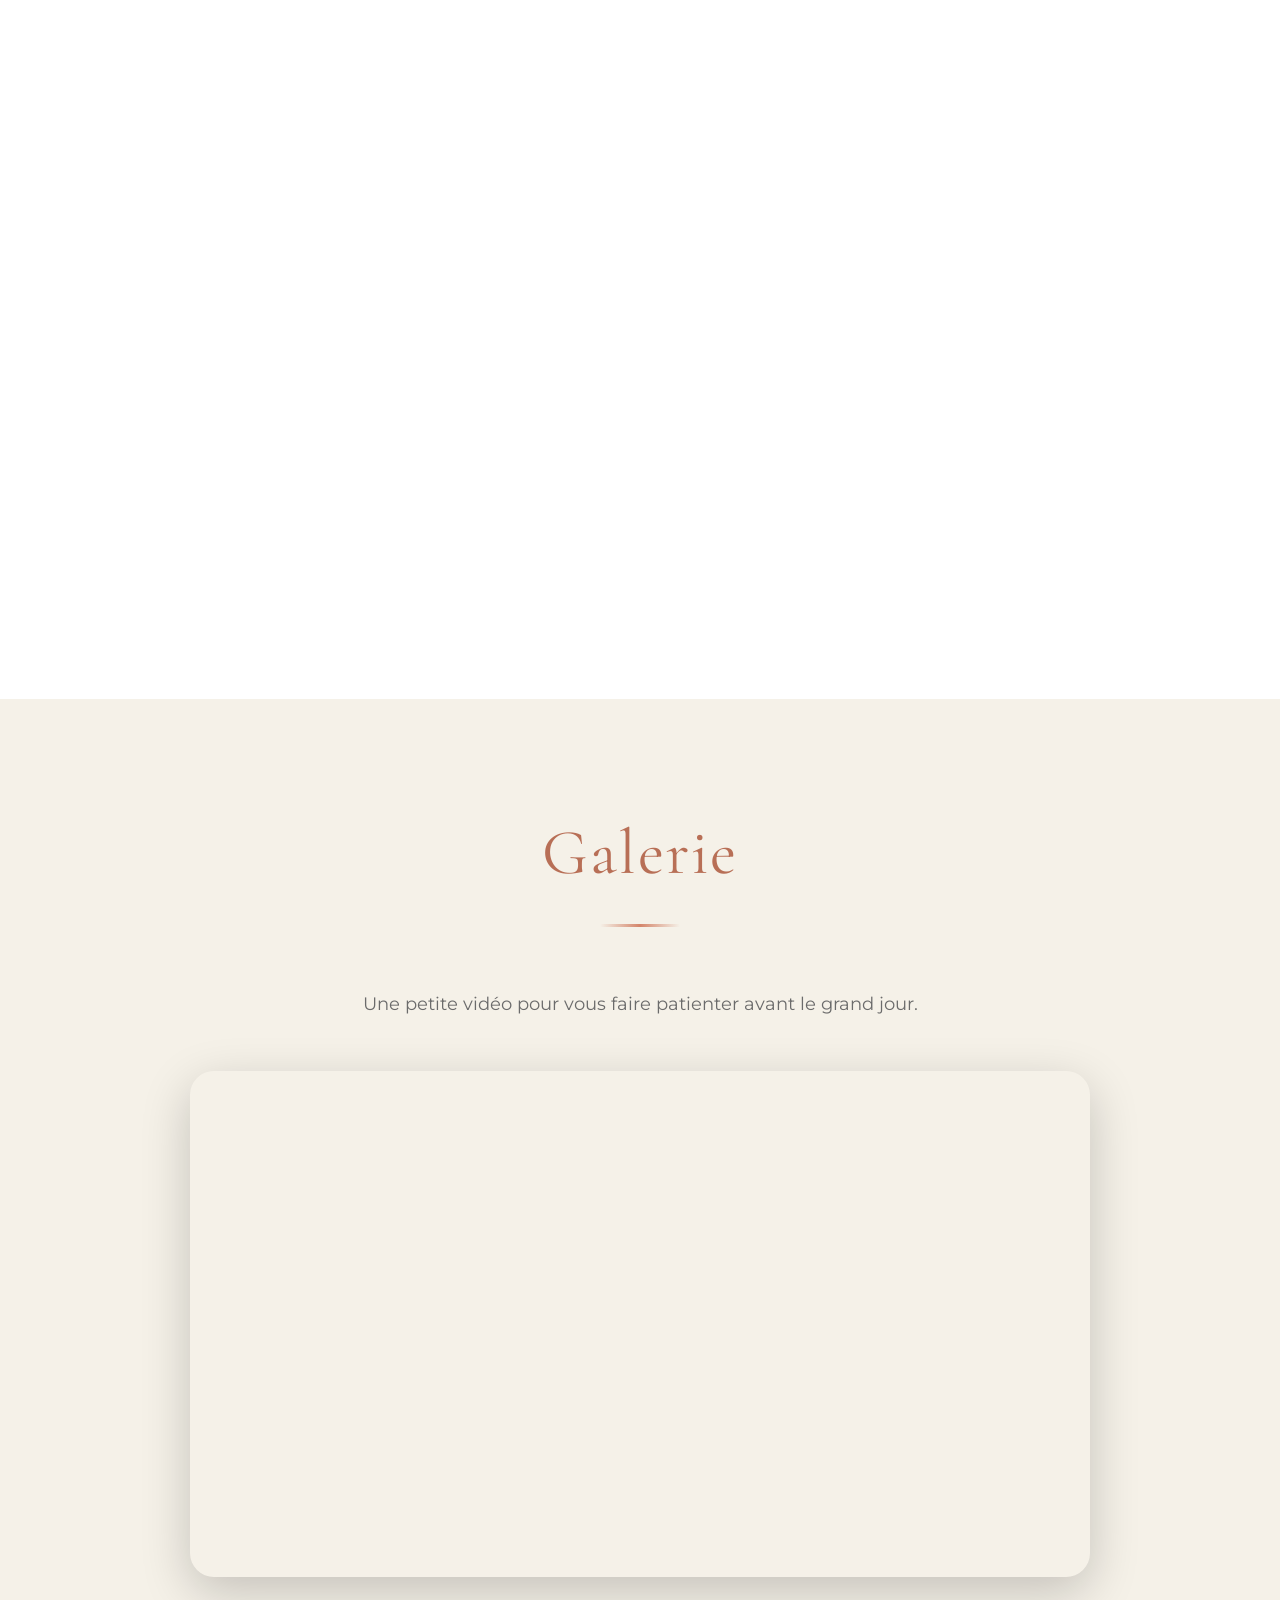
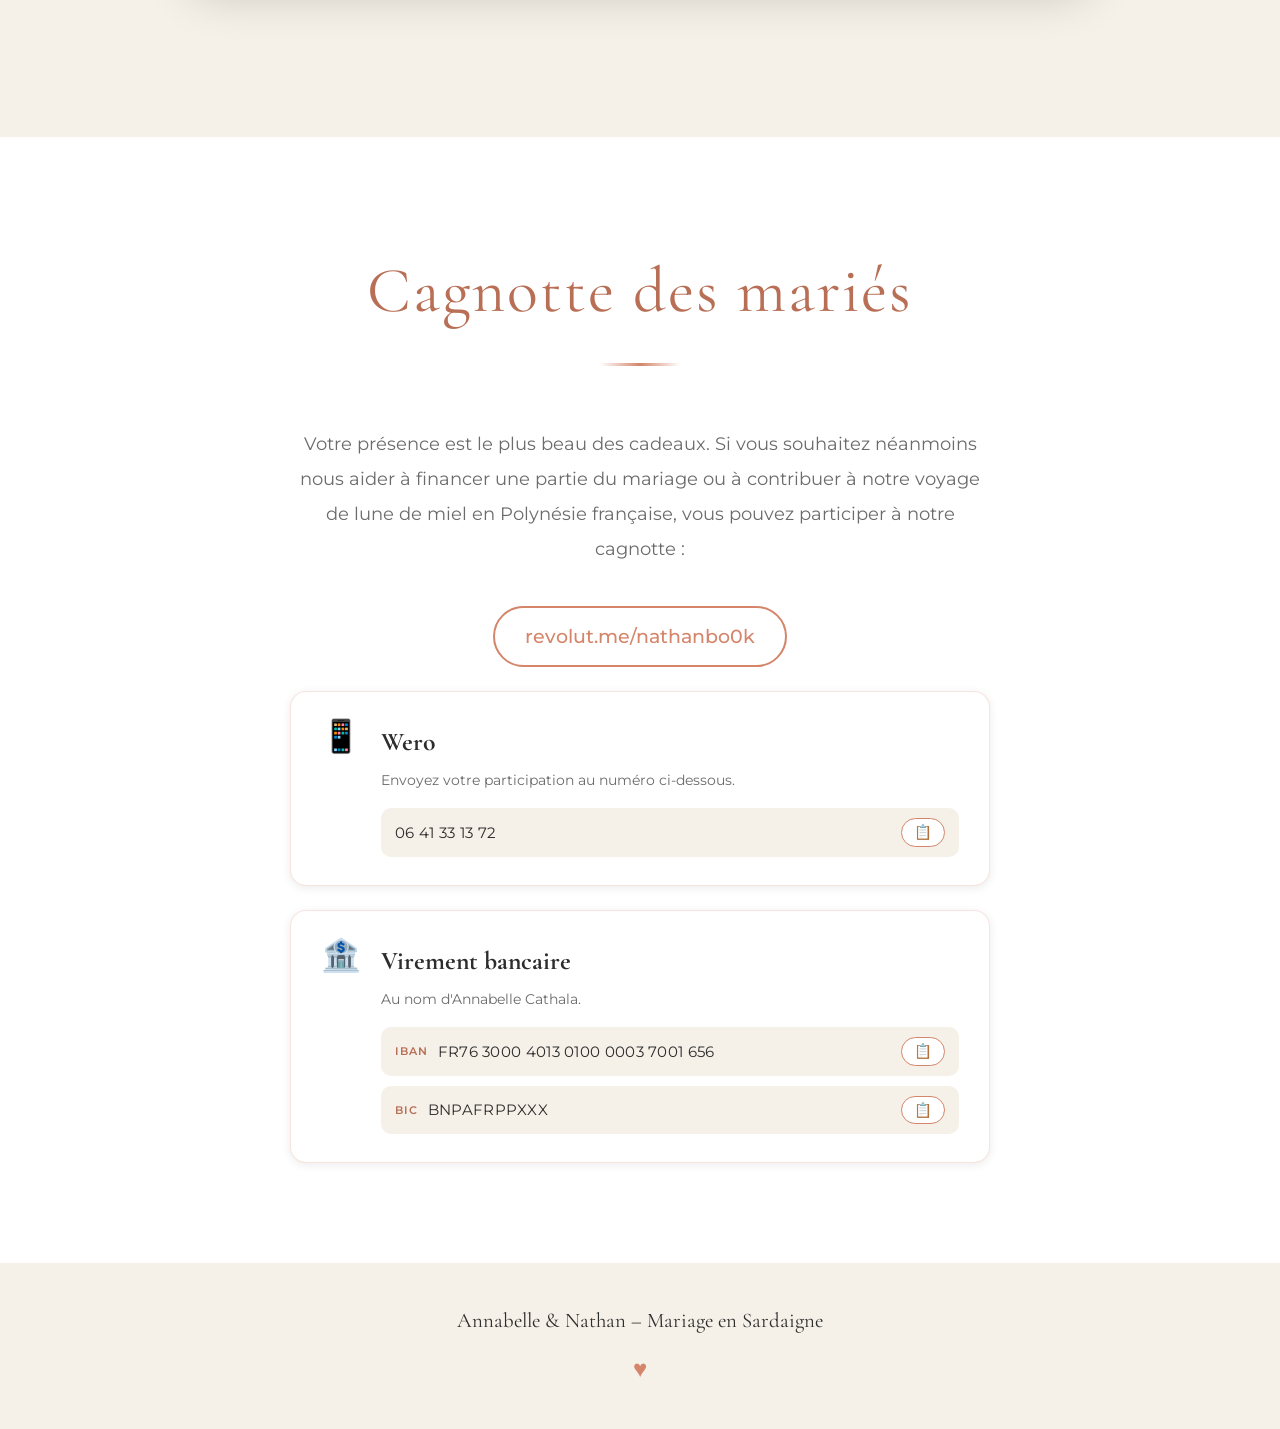
==== commit 24330a6f: "📅 Décale le planning du samedi - Cérémonie laïque: 15h → 16h - Vin d'honneur: 17h-20h - Dîner: 20h-2" ====
--- a/index.html
+++ b/index.html
@@ -501,20 +501,20 @@
                                 <ul class="schedule-list">
                                     <li><span class="time-badge">Matinée</span> Temps libre : plage, piscine, balades
                                     </li>
-                                    <li><span class="time-badge">15h00</span> Cérémonie laïque</li>
-                                    <li><span class="time-badge">16h–19h</span> Vin d'honneur</li>
-                                    <li><span class="time-badge">19h–22h</span> Dîner</li>
-                                    <li><span class="time-badge">22h</span> Soirée dansante 🎉</li>
+                                    <li><span class="time-badge">16h00</span> Cérémonie laïque</li>
+                                    <li><span class="time-badge">17h–20h</span> Vin d'honneur</li>
+                                    <li><span class="time-badge">20h–23h</span> Dîner</li>
+                                    <li><span class="time-badge">23h</span> Soirée dansante 🎉</li>
                                 </ul>
                             </div>
                             <div class="schedule-description lang-en">
                                 <p class="schedule-intro">The big day!</p>
                                 <ul class="schedule-list">
                                     <li><span class="time-badge">Morning</span> Free time: beach, pool, walks</li>
-                                    <li><span class="time-badge">3:00 pm</span> Symbolic ceremony</li>
-                                    <li><span class="time-badge">4–7 pm</span> Cocktail & reception</li>
-                                    <li><span class="time-badge">7–10 pm</span> Dinner</li>
-                                    <li><span class="time-badge">10 pm</span> Party time 🎉</li>
+                                    <li><span class="time-badge">4:00 pm</span> Symbolic ceremony</li>
+                                    <li><span class="time-badge">5–8 pm</span> Cocktail & reception</li>
+                                    <li><span class="time-badge">8–11 pm</span> Dinner</li>
+                                    <li><span class="time-badge">11 pm</span> Party time 🎉</li>
                                 </ul>
                             </div>
                         </div>
